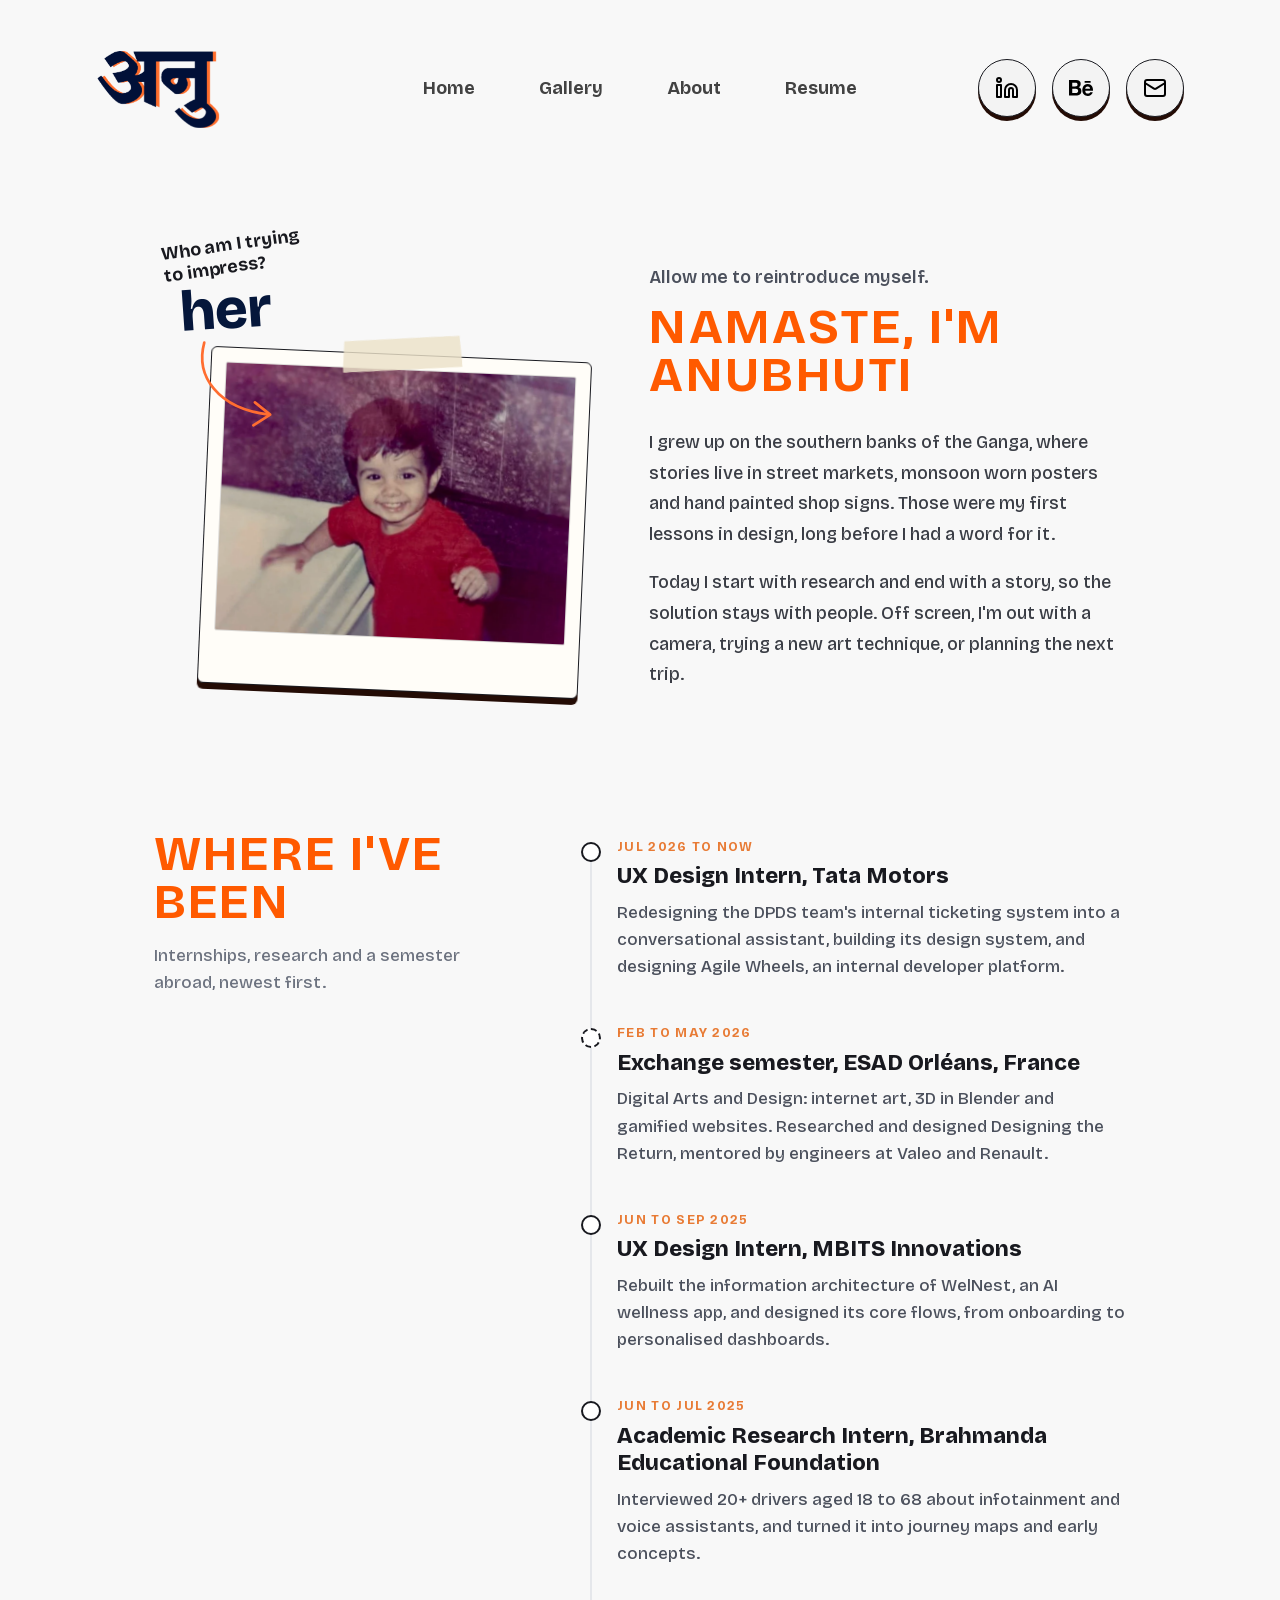
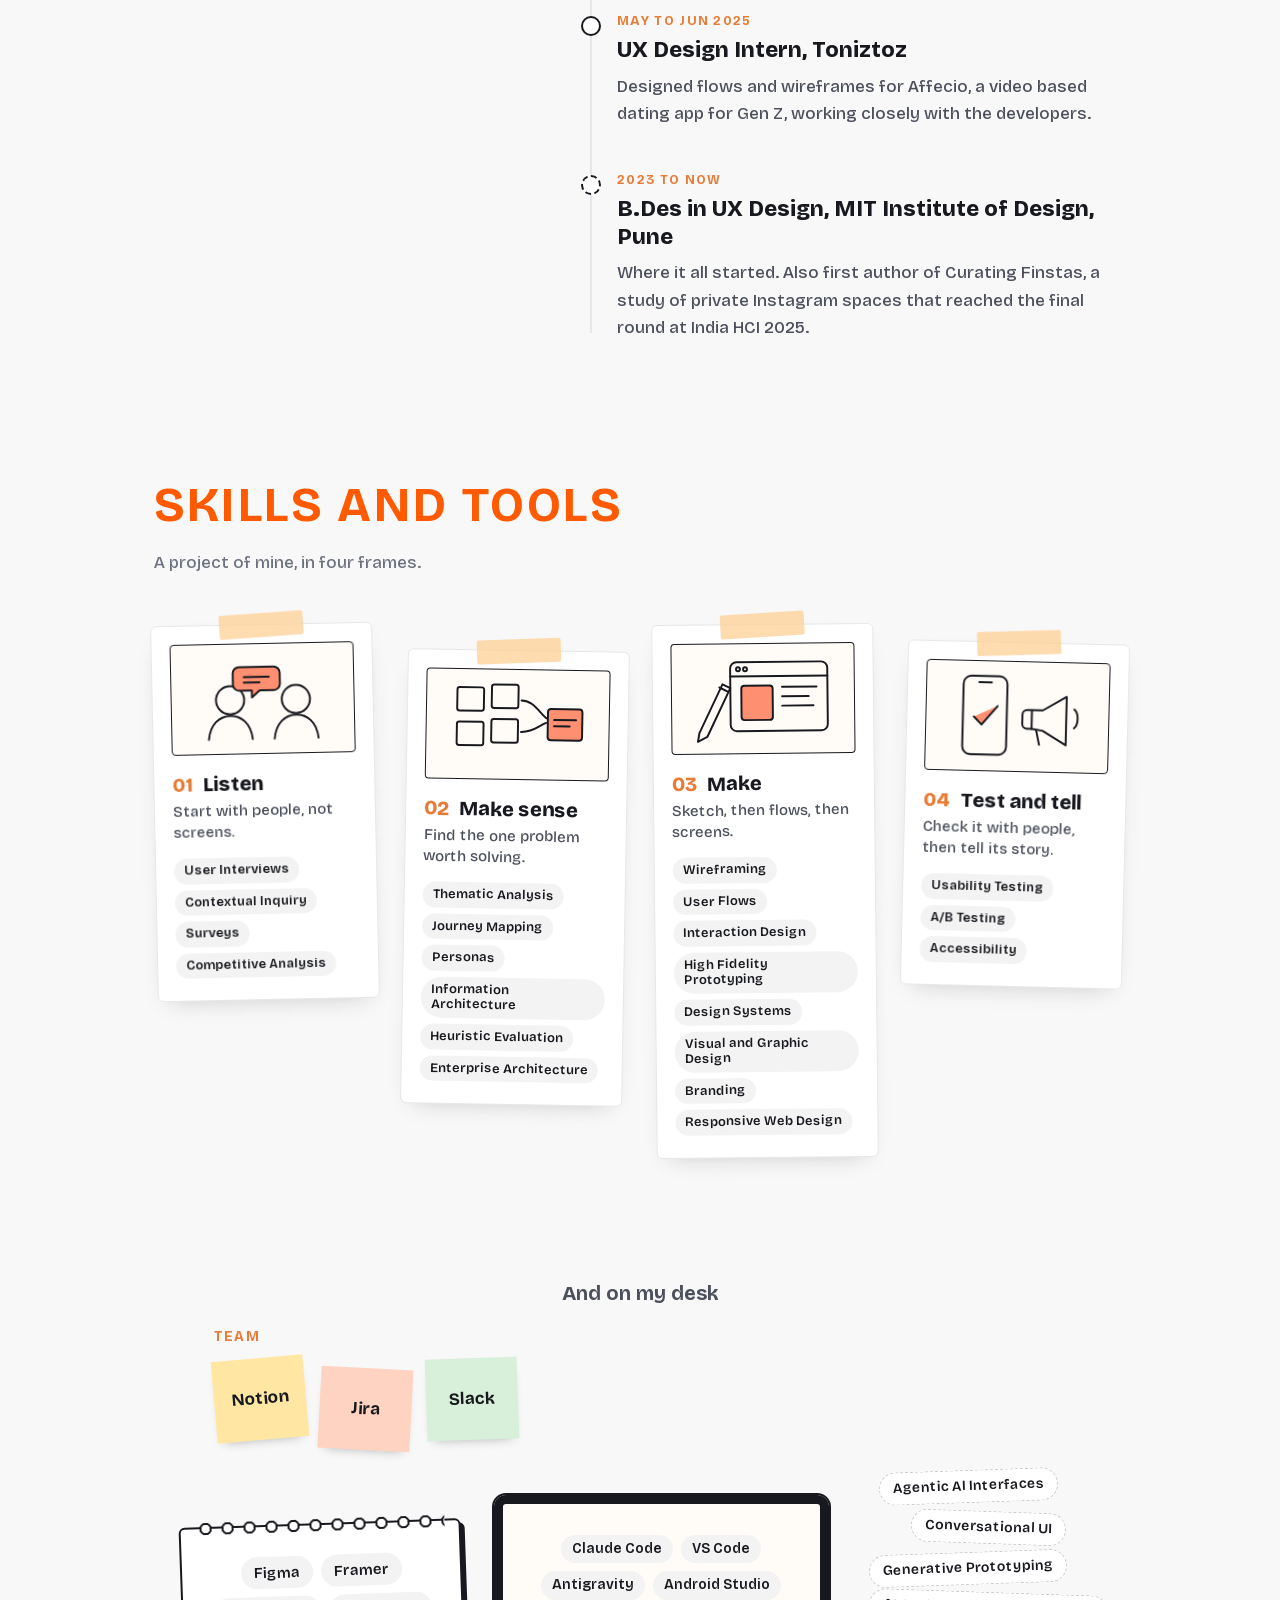
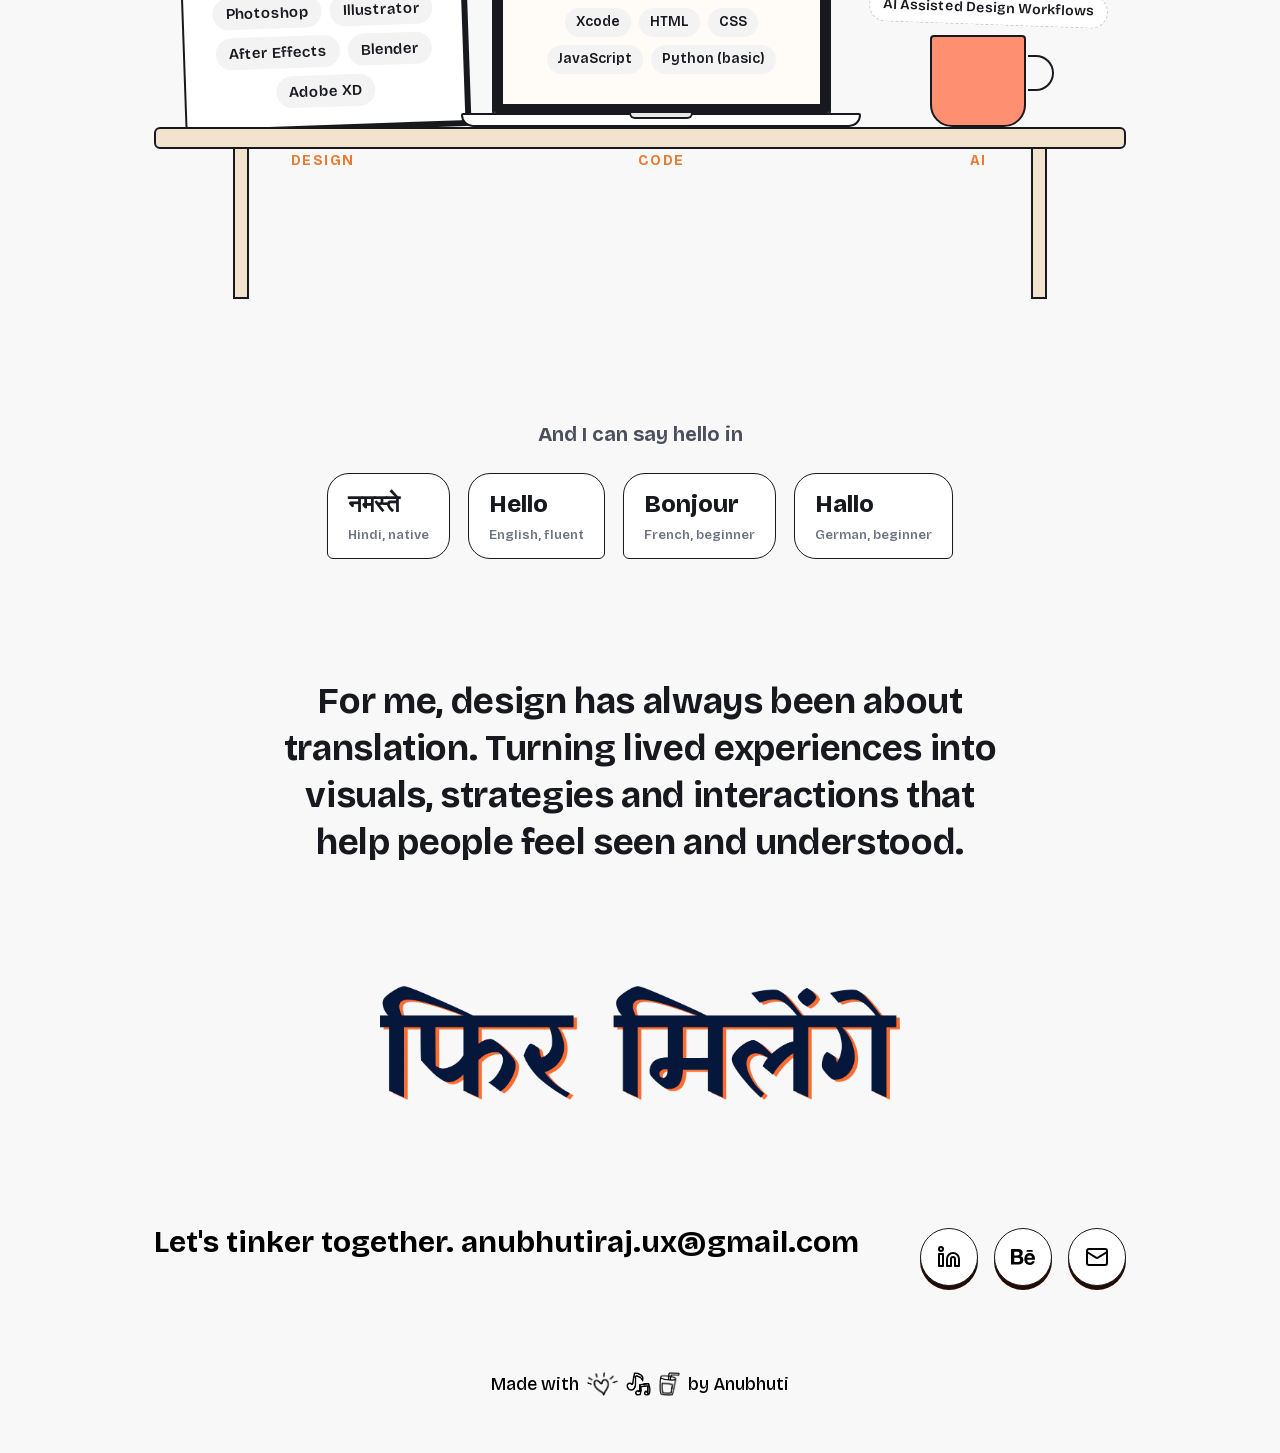
==== about/index.html @ 2e91ddee "Load the Latin font face for every character (fixes missing capital A on iPhone) Co-Authored-By: Cla" ====
<!DOCTYPE html>
<html lang="en">

<head>
  <meta charset="utf-8" />
  <meta name="viewport" content="width=device-width" />
  <title>About | Anubhuti Raj</title>
  <link rel="icon" type="image/png" sizes="32x32" href="../assets/images/favicon-32.png?v=2" />
  <link rel="icon" type="image/png" href="../assets/images/browsericon.png?v=2" />
  <link rel="shortcut icon" href="../favicon.ico?v=2" />
  <link rel="apple-touch-icon" href="../assets/images/apple-touch-icon.png?v=2" />
  <script>if (!(window.matchMedia && matchMedia("(prefers-reduced-motion: reduce)").matches)) document.documentElement.classList.add("motion");</script>

  <link rel="preload" href="../assets/fonts/f9c47219ac0af4ab.p.woff2" as="font" type="font/woff2" crossorigin />
  <link rel="stylesheet" href="../css/style.css?v=20261009a" />
  <link rel="stylesheet" href="../partials/shared.css?v=20261009a" />
  <link rel="stylesheet" href="about.css?v=20261005u" />

  <script>window.SITE_ROOT = "../";</script>
  <link rel="stylesheet" href="../partials/whimsy.css?v=20261005u" />
  <link rel="stylesheet" href="../partials/mobile-menu.css?v=20261005w" />

  <style>
  /* ---------- Skills as a storyboard ---------- */
  .sb-sub { margin: -28px 0 48px !important; }
  .sb { list-style: none; margin: 0; padding: 0; display: grid; grid-template-columns: repeat(4, 1fr); gap: 28px; align-items: start; }
  .sb-frame { position: relative; background: #fff; border: 1px solid #E5E7EB; border-radius: 6px; padding: 18px 18px 22px; box-shadow: 0 10px 24px -14px rgba(24,25,31,.25); transform: rotate(var(--r, -1.2deg)); transition: transform .45s cubic-bezier(.34,1.56,.64,1), box-shadow .3s ease; }
  .sb-frame:nth-child(2) { --r: 1deg; margin-top: 26px; }
  .sb-frame:nth-child(3) { --r: -.6deg; }
  .sb-frame:nth-child(4) { --r: 1.4deg; margin-top: 18px; }
  .sb-frame:hover { transform: rotate(0) translateY(-4px); box-shadow: 0 18px 30px -16px rgba(24,25,31,.35); z-index: 2; }
  .motion .sb-frame[data-rv] { transform: translateY(28px) rotate(var(--r, -1.2deg)); }
  .motion .sb-frame[data-rv].rv-in { transform: rotate(var(--r, -1.2deg)); }
  .motion .sb-frame[data-rv].rv-in:hover { transform: rotate(0) translateY(-4px); }
  .motion .sb-frame:nth-child(2)[data-rv] { transition-delay: .08s; } .motion .sb-frame:nth-child(3)[data-rv] { transition-delay: .16s; } .motion .sb-frame:nth-child(4)[data-rv] { transition-delay: .24s; }
  .sb-tape { position: absolute; top: -12px; left: 50%; width: 84px; height: 24px; margin-left: -42px; background: rgba(255,207,150,.75); transform: rotate(-3deg); border-radius: 2px; }
  .sb-scene { aspect-ratio: 5 / 3; border: 1.5px solid #18191F; border-radius: 4px; background: #FFFCF7; display: grid; place-items: center; overflow: hidden; }
  .sb-scene svg { width: 86%; height: auto; fill: none; stroke: #18191F; stroke-width: 2.5; stroke-linecap: round; stroke-linejoin: round; }
  .sb-scene svg .o { fill: #FF8F71; stroke: #18191F; }
  .sb-cap { margin: 14px 0 2px; font-size: 20px; font-weight: 800; color: #18191F; }
  .sb-cap b { color: #E87B35; margin-right: 6px; }
  .sb-line { margin: 0 0 14px; font-size: 15px; line-height: 1.45; font-weight: 500; color: #4B505C; }
  .sb-chips { list-style: none; margin: 0; padding: 0; display: flex; flex-wrap: wrap; gap: 6px; }
  .sb-chips li { padding: 5px 10px; font-size: 13px; font-weight: 600; line-height: 1.2; color: #18191F; background: #F3F3F3; border-radius: 999px; transition: background .2s ease, transform .3s cubic-bezier(.34,1.56,.64,1); }
  .sb-chips li:hover { background: #FF8F71; transform: translateY(-2px) rotate(-2deg); }
  .sb-tools { margin-top: 10px; padding-top: 10px; border-top: 1px dashed #DADCE0; }
  .sb-tools li { background: #FEF1E6; }
  .sb-lang { margin-top: var(--gap); text-align: center; }
  .sb-lang-title { margin: 0 0 20px; font-size: 18px; font-weight: 700; color: #4B505C; }
  .sb-lang ul { list-style: none; margin: 0; padding: 0; display: flex; justify-content: center; flex-wrap: wrap; gap: 18px; }
  .sb-lang li { position: relative; background: #fff; border: 1.5px solid #18191F; border-radius: 22px 22px 22px 6px; padding: 12px 20px; text-align: left; transition: transform .35s cubic-bezier(.34,1.56,.64,1), background .2s; }
  .sb-lang li:nth-child(even) { border-radius: 22px 22px 6px 22px; }
  .sb-lang li:hover { background: #FF8F71; transform: translateY(-4px) rotate(-2deg); }
  .sb-lang b { display: block; font-size: 24px; font-weight: 800; color: #18191F; }
  .sb-lang span { font-size: 13px; font-weight: 600; color: #6C727F; }
  .sb-lang li:hover span { color: #18191F; }
  .sb-desk-title, .sb-lang-title { margin: 0 0 24px; font-size: 20px; font-weight: 700; color: #4B505C; text-align: center; }
  /* desk scene */
  .dk { margin-top: var(--gap); }
  .dk-scene { position: relative; max-width: 1040px; margin: 0 auto; }
  .dk-wall { display: flex; justify-content: flex-start; align-items: flex-start; gap: 14px; padding: 26px 0 30px 60px; position: relative; }
  .dk-wall .dk-label { position: absolute; left: 60px; top: -6px; margin: 0; }
  .dk-note { width: 92px; height: 82px; display: grid; place-items: center; font-size: 17px; font-weight: 700; color: #18191F; box-shadow: 0 6px 12px -8px rgba(24,25,31,.4); transition: transform .35s cubic-bezier(.34,1.56,.64,1); }
  .dk-note.n1 { background: #FFE7A3; transform: rotate(-5deg); } .dk-note.n2 { background: #FFD3C2; transform: rotate(3deg) translateY(10px); } .dk-note.n3 { background: #D8EFD9; transform: rotate(-2deg); }
  .dk-note:hover { transform: rotate(0) translateY(-4px); }
  .dk-top { display: grid; grid-template-columns: 1fr 1.2fr .85fr; gap: 28px; align-items: end; padding: 0 28px; }
  .dk-item { position: relative; display: flex; flex-direction: column; align-items: center; }
  .dk-label { display: block; margin-top: 12px; font-size: 14px; font-weight: 700; letter-spacing: .1em; text-transform: uppercase; color: #E87B35; }
  .dk-item .dk-label { position: absolute; bottom: -44px; }
  .dk .sb-chips { gap: 8px; justify-content: center; }
  .dk .sb-chips li { padding: 7px 13px; font-size: 15px; }
  /* sketchbook */
  .dk-book-page { position: relative; width: 100%; background: #fff; border: 2px solid #18191F; border-radius: 6px; padding: 30px 16px 18px; transform: rotate(-2deg); box-shadow: 4px 4px 0 #18191F; }
  .dk-book-page::before { content: ""; position: absolute; left: 14px; right: 14px; top: -9px; height: 18px; background: radial-gradient(circle, #fff 4px, #18191F 4.5px, #18191F 6px, transparent 6.5px) 0 0 / 22px 18px repeat-x; }
  /* laptop */
  .dk-laptop { align-items: center; }
  .dk-screen { width: min(100%, 430px); aspect-ratio: 16 / 10.5; display: grid; place-items: center; background: #FFFCF7; border: 2px solid #18191F; border-radius: 14px 14px 4px 4px; padding: 24px 22px; box-shadow: inset 0 0 0 9px #18191F; }
  .dk-screen .sb-chips li { font-size: 14px; padding: 6px 11px; }
  .dk-screen .sb-chips { padding: 6px; }
  .dk-base { position: relative; width: min(118%, 510px); height: 14px; background: #fff; border: 2px solid #18191F; border-radius: 2px 2px 12px 12px; margin-top: -2px; }
  .dk-base::after { content: ""; position: absolute; left: 50%; top: -2px; width: 64px; height: 6px; margin-left: -32px; background: #E5E7EB; border: 2px solid #18191F; border-top: 0; border-radius: 0 0 6px 6px; }
  /* mug with AI steam */
  .dk-steam { list-style: none; margin: 0 0 10px; padding: 0; display: flex; flex-direction: column; align-items: center; gap: 8px; }
  .dk-steam li { padding: 7px 13px; font-size: 14px; font-weight: 600; line-height: 1.2; color: #18191F; background: #fff; border: 1.5px dashed #C9CBD0; border-radius: 999px; text-align: center; }
  .dk-steam li:nth-child(odd) { transform: translateX(-10px) rotate(-2deg); } .dk-steam li:nth-child(even) { transform: translateX(10px) rotate(2deg); }
  .motion .dk.rv-in .dk-steam li { animation: dk-float 3.6s ease-in-out infinite; } .motion .dk.rv-in .dk-steam li:nth-child(2) { animation-delay: -.9s; } .motion .dk.rv-in .dk-steam li:nth-child(3) { animation-delay: -1.8s; } .motion .dk.rv-in .dk-steam li:nth-child(4) { animation-delay: -2.7s; }
  @keyframes dk-float { 50% { translate: 0 -5px; } }
  .dk-cup { position: relative; width: 96px; height: 92px; background: #FF8F71; border: 2px solid #18191F; border-radius: 4px 4px 22px 22px; }
  .dk-cup::after { content: ""; position: absolute; right: -30px; top: 18px; width: 26px; height: 36px; border: 2px solid #18191F; border-left: 0; border-radius: 0 18px 18px 0; }
  /* the desk itself */
  .dk-plank { position: relative; height: 22px; margin-top: -2px; background: #F2E3CF; border: 2px solid #18191F; border-radius: 6px; }
  .dk-plank i { position: absolute; top: 20px; width: 16px; height: 150px; background: #F2E3CF; border: 2px solid #18191F; border-top: 0; }
  .dk-plank i:first-child { left: 8%; } .dk-plank i:last-child { right: 8%; }
  .dk-top { padding-bottom: 0; }
  .dk-item { margin-bottom: 0; }
  .dk-top + .dk-plank { margin-top: 0; }
  .dk { padding-bottom: 150px; }
  @media (max-width: 900px) {
    .dk-top { grid-template-columns: 1fr; gap: 64px; padding: 0; }
    .dk-wall { justify-content: center; padding: 26px 0 30px; }
    .dk-wall { padding-left: 0; } .dk-wall .dk-label { left: 50%; transform: translateX(-50%); top: -6px; }
    .dk-base { width: 100%; } .dk-screen { width: 100%; }
    .dk-plank i { display: none; } .dk { padding-bottom: 0; }
  }
  @media (max-width: 1100px) { .sb { grid-template-columns: repeat(2, 1fr); gap: 36px 28px; } .sb-frame:nth-child(n) { margin-top: 0; } }
  @media (max-width: 640px) { .sb { grid-template-columns: 1fr; } }
  /* Phones: .x-padding hides sideways overflow with overflow-x:hidden, which quietly turns it into
     its own scroll box. On iPhones the first swipes get caught by that inner box, so the page feels
     stuck until it lets go. "clip" hides the same overflow without making a scroll box. */
  @supports (overflow: clip) { .x-padding { overflow-x: clip !important; overflow-y: visible !important; } }
  @media (max-width: 1000px) { .sb-desk-grid { grid-template-columns: 1fr 1fr; } }
  @media (max-width: 560px) { .sb-desk-grid { grid-template-columns: 1fr; } }
  :root { --gap: 120px; }
  @media (max-width: 900px) { :root { --gap: 88px; } }
  .ab-quote { margin: var(--gap) auto var(--gap) !important; }
  .ab-bye { margin: 0 auto calc(var(--gap) - 80px) !important; }
  @media (max-width: 900px) { .ab-bye { margin-bottom: 0 !important; } }
  </style>
</head>

<body>
  <div id="__next">
    <main class="min-h-screen bg-[#F8F8F8] pb-10 __className_9b492f">

      <!-- ===================== NAV (shared partial) ===================== -->
      <script src="../partials/header.js?v=20261005u"></script>

      <div class="x-padding">

        <!-- ================= ABOUT ================= -->
        <section class="ab" aria-label="About me">

          <!-- Left: collage -->
          <div class="ab-collage">
            <div class="ab-callout" aria-hidden="true">
              <p class="ab-note">Who am I trying to impress?</p>
              <p class="ab-her">her</p>
              <svg class="ab-arrow" viewBox="0 0 120 120" fill="none">
                <path class="ab-arrow-line" d="M16 6 C 4 50, 34 92, 100 100" stroke="#FF6D30" stroke-width="3.5" stroke-linecap="round"/>
                <path class="ab-arrow-head" d="M82 84 L 102 100 L 80 114" stroke="#FF6D30" stroke-width="3.5" stroke-linecap="round" stroke-linejoin="round"/>
              </svg>
            </div>
            <figure class="ab-pol">
              <span class="ab-tape" aria-hidden="true"></span>
              <div class="ab-photo">
                <img src="img/me-red-tshirt.webp" alt="Me as a toddler in a red t-shirt, grinning" width="808" height="618" />
              </div>
            </figure>
          </div>

          <!-- Right: who I am -->
          <div class="ab-info">
            <p class="ab-lead">Allow me to reintroduce myself.</p>
            <h1 class="big-title ab-hi">NAMASTE, I'M ANUBHUTI</h1>

            <div class="ab-text">
              <p>I grew up on the southern banks of the Ganga, where stories live in street markets, monsoon worn posters and hand painted shop signs. Those were my first lessons in design, long before I had a word for it.</p>
              <p>Today I start with research and end with a story, so the solution stays with people. Off screen, I'm out with a camera, trying a new art technique, or planning the next trip.</p>
            </div>
          </div>
        </section>

        <!-- ================= WHERE I'VE BEEN ================= -->
        <section class="ab-sec ab-split" aria-labelledby="ab-been">
          <div class="ab-split-head">
            <h2 class="big-title ab-sec-title" id="ab-been" data-rv>WHERE I'VE BEEN</h2>
            <p class="ab-split-sub" data-rv>Internships, research and a semester abroad, newest first.</p>
          </div>
          <ol class="ab-time">
            <li data-rv>
              <span class="ab-when">Jul 2026 to now</span>
              <h3>UX Design Intern, Tata Motors</h3>
              <p>Redesigning the DPDS team's internal ticketing system into a conversational assistant, building its design system, and designing Agile Wheels, an internal developer platform.</p>
            </li>
            <li data-rv class="ab-edu">
              <span class="ab-when">Feb to May 2026</span>
              <h3>Exchange semester, ESAD Orléans, France</h3>
              <p>Digital Arts and Design: internet art, 3D in Blender and gamified websites. Researched and designed Designing the Return, mentored by engineers at Valeo and Renault.</p>
            </li>
            <li data-rv>
              <span class="ab-when">Jun to Sep 2025</span>
              <h3>UX Design Intern, MBITS Innovations</h3>
              <p>Rebuilt the information architecture of WelNest, an AI wellness app, and designed its core flows, from onboarding to personalised dashboards.</p>
            </li>
            <li data-rv>
              <span class="ab-when">Jun to Jul 2025</span>
              <h3>Academic Research Intern, Brahmanda Educational Foundation</h3>
              <p>Interviewed 20+ drivers aged 18 to 68 about infotainment and voice assistants, and turned it into journey maps and early concepts.</p>
            </li>
            <li data-rv>
              <span class="ab-when">May to Jun 2025</span>
              <h3>UX Design Intern, Toniztoz</h3>
              <p>Designed flows and wireframes for Affecio, a video based dating app for Gen Z, working closely with the developers.</p>
            </li>
            <li data-rv class="ab-edu">
              <span class="ab-when">2023 to now</span>
              <h3>B.Des in UX Design, MIT Institute of Design, Pune</h3>
              <p>Where it all started. Also first author of Curating Finstas, a study of private Instagram spaces that reached the final round at India HCI 2025.</p>
            </li>
          </ol>
        </section>

        <!-- ================= SKILLS AS A STORYBOARD ================= -->
        <section class="ab-sec" aria-labelledby="ab-tools">
          <h2 class="big-title ab-sec-title" id="ab-tools" data-rv>SKILLS AND TOOLS</h2>
          <p class="ab-split-sub sb-sub" data-rv>A project of mine, in four frames.</p>
          <ol class="sb">
            <li class="sb-frame" data-rv>
              <span class="sb-tape" aria-hidden="true"></span>
              <div class="sb-scene"><svg viewBox="0 0 200 120" aria-hidden="true"><circle cx="58" cy="62" r="18"/><path d="M30 112c2-20 14-30 28-30s26 10 28 30"/><circle cx="142" cy="62" r="18"/><path d="M114 112c2-20 14-30 28-30s26 10 28 30"/><path class="o" d="M70 20h44a8 8 0 0 1 8 8v14a8 8 0 0 1-8 8H96l-10 9v-9H70a8 8 0 0 1-8-8V28a8 8 0 0 1 8-8z"/><path d="M76 33h32M76 40h20"/></svg></div>
              <p class="sb-cap"><b>01</b> Listen</p>
              <p class="sb-line">Start with people, not screens.</p>
              <ul class="sb-chips"><li>User Interviews</li><li>Contextual Inquiry</li><li>Surveys</li><li>Competitive Analysis</li></ul>
            </li>
            <li class="sb-frame" data-rv>
              <span class="sb-tape" aria-hidden="true"></span>
              <div class="sb-scene"><svg viewBox="0 0 200 120" aria-hidden="true"><rect x="22" y="14" width="34" height="30" rx="3"/><rect x="66" y="10" width="34" height="30" rx="3"/><rect x="22" y="58" width="34" height="30" rx="3"/><rect x="66" y="54" width="34" height="30" rx="3"/><rect class="o" x="138" y="40" width="44" height="40" rx="4"/><path d="M104 30c16 0 22 14 32 22M104 70c16 0 22-8 32-12"/><path d="M146 54h28M146 62h20"/></svg></div>
              <p class="sb-cap"><b>02</b> Make sense</p>
              <p class="sb-line">Find the one problem worth solving.</p>
              <ul class="sb-chips"><li>Thematic Analysis</li><li>Journey Mapping</li><li>Personas</li><li>Information Architecture</li><li>Heuristic Evaluation</li><li>Enterprise Architecture</li></ul>
            </li>
            <li class="sb-frame" data-rv>
              <span class="sb-tape" aria-hidden="true"></span>
              <div class="sb-scene"><svg viewBox="0 0 200 120" aria-hidden="true"><rect x="58" y="14" width="124" height="88" rx="8"/><path d="M58 32h124"/><circle cx="68" cy="23" r="2.5"/><circle cx="77" cy="23" r="2.5"/><rect class="o" x="72" y="44" width="40" height="44" rx="4"/><path d="M124 46h44M124 58h34M124 70h40"/><path d="M18 104l30-62 10 5-30 62-12 6z"/><path d="M44 46l10 5"/></svg></div>
              <p class="sb-cap"><b>03</b> Make</p>
              <p class="sb-line">Sketch, then flows, then screens.</p>
              <ul class="sb-chips"><li>Wireframing</li><li>User Flows</li><li>Interaction Design</li><li>High Fidelity Prototyping</li><li>Design Systems</li><li>Visual and Graphic Design</li><li>Branding</li><li>Responsive Web Design</li></ul>
            </li>
            <li class="sb-frame" data-rv>
              <span class="sb-tape" aria-hidden="true"></span>
              <div class="sb-scene"><svg viewBox="0 0 200 120" aria-hidden="true"><rect x="30" y="10" width="56" height="100" rx="10"/><path d="M50 18h16"/><path class="o" d="M44 62l10 10 20-24"/><path d="M118 52v24l14 2 30 18V34l-30 18z"/><path d="M118 52h-6a6 6 0 0 0-6 6v12a6 6 0 0 0 6 6h6M124 78l4 18"/><path d="M172 50c6 4 6 20 0 24"/></svg></div>
              <p class="sb-cap"><b>04</b> Test and tell</p>
              <p class="sb-line">Check it with people, then tell its story.</p>
              <ul class="sb-chips"><li>Usability Testing</li><li>A/B Testing</li><li>Accessibility</li></ul>
            </li>
          </ol>

          <div class="dk" data-rv>
            <p class="sb-desk-title">And on my desk</p>
            <div class="dk-scene">
              <div class="dk-wall">
                <span class="dk-note n1">Notion</span><span class="dk-note n2">Jira</span><span class="dk-note n3">Slack</span>
                <small class="dk-label">Team</small>
              </div>
              <div class="dk-top">
                <div class="dk-item dk-book">
                  <div class="dk-book-page"><ul class="sb-chips"><li>Figma</li><li>Framer</li><li>Photoshop</li><li>Illustrator</li><li>After Effects</li><li>Blender</li><li>Adobe XD</li></ul></div>
                  <small class="dk-label">Design</small>
                </div>
                <div class="dk-item dk-laptop">
                  <div class="dk-screen"><ul class="sb-chips"><li>Claude Code</li><li>VS Code</li><li>Antigravity</li><li>Android Studio</li><li>Xcode</li><li>HTML</li><li>CSS</li><li>JavaScript</li><li>Python (basic)</li></ul></div>
                  <div class="dk-base"></div>
                  <small class="dk-label">Code</small>
                </div>
                <div class="dk-item dk-mug">
                  <ul class="dk-steam"><li>Agentic AI Interfaces</li><li>Conversational UI</li><li>Generative Prototyping</li><li>AI Assisted Design Workflows</li></ul>
                  <div class="dk-cup"></div>
                  <small class="dk-label">AI</small>
                </div>
              </div>
              <div class="dk-plank"><i></i><i></i></div>
            </div>
          </div>

          <div class="sb-lang" data-rv>
            <p class="sb-lang-title">And I can say hello in</p>
            <ul>
              <li><b lang="hi">नमस्ते</b><span>Hindi, native</span></li>
              <li><b>Hello</b><span>English, fluent</span></li>
              <li><b lang="fr">Bonjour</b><span>French, beginner</span></li>
              <li><b lang="de">Hallo</b><span>German, beginner</span></li>
            </ul>
          </div>
        </section>

        <!-- ================= QUOTE ================= -->
        <section class="ab-quote" data-rv>
          <p>For me, design has always been about translation. Turning lived experiences into visuals, strategies and interactions that help people feel seen and understood.</p>
        </section>

        <!-- ================= SIGN OFF ================= -->
        <section class="ab-bye" data-rv>
          <img class="ab-bye-img" src="img/phir-milenge.webp" alt="फिर मिलेंगे" lang="hi" width="1466" height="319" loading="lazy" />
        </section>

      </div>

      <!-- =================== FOOTER (shared partial) =================== -->
      <div class="x-padding">
        <script src="../partials/footer.js?v=20261005u"></script>
      </div>

    </main>
  </div>

  <script src="about.js?v=20261005u"></script>
  <script src="../partials/whimsy.js?v=20261005u"></script>
  <script src="../partials/mobile-menu.js?v=20261005u"></script>
  <script src="../partials/sticky-nav.js?v=20261009a"></script>
</body>
</html>
---- css/style.css ----
@font-face{font-family:__Bricolage_Grotesque_9b492f;font-style:normal;font-weight:200 800;font-stretch:100%;font-display:swap;src:url(../assets/fonts/e899c850b61a3252.woff2) format("woff2");unicode-range:U+0460-052f,U+1c80-1c88,U+20b4,U+2de0-2dff,U+a640-a69f,U+fe2e-fe2f}@font-face{font-family:__Bricolage_Grotesque_9b492f;font-style:normal;font-weight:200 800;font-stretch:100%;font-display:swap;src:url(../assets/fonts/d4392c7d3cdfca51.woff2) format("woff2");unicode-range:U+0102-0103,U+0110-0111,U+0128-0129,U+0168-0169,U+01a0-01a1,U+01af-01b0,U+0300-0301,U+0303-0304,U+0308-0309,U+0323,U+0329,U+1ea0-1ef9,U+20ab}@font-face{font-family:__Bricolage_Grotesque_9b492f;font-style:normal;font-weight:200 800;font-stretch:100%;font-display:swap;src:url(../assets/fonts/3b26296dd1ece7c6.woff2) format("woff2");unicode-range:U+0100-02af,U+0304,U+0308,U+0329,U+1e00-1e9f,U+1ef2-1eff,U+2020,U+20a0-20ab,U+20ad-20c0,U+2113,U+2c60-2c7f,U+a720-a7ff}@font-face{font-family:__Bricolage_Grotesque_9b492f;font-style:normal;font-weight:200 800;font-stretch:100%;font-display:swap;src:url(../assets/fonts/f9c47219ac0af4ab.p.woff2) format("woff2")}.__className_9b492f{font-family:__Bricolage_Grotesque_9b492f;font-style:normal}
/*
! tailwindcss v3.3.5 | MIT License | https://tailwindcss.com
*/*,:after,:before{box-sizing:border-box;border:0 solid #e5e7eb}:after,:before{--tw-content:""}html{line-height:1.5;-webkit-text-size-adjust:100%;-moz-tab-size:4;-o-tab-size:4;tab-size:4;font-family:ui-sans-serif,system-ui,-apple-system,BlinkMacSystemFont,Segoe UI,Roboto,Helvetica Neue,Arial,Noto Sans,sans-serif,Apple Color Emoji,Segoe UI Emoji,Segoe UI Symbol,Noto Color Emoji;font-feature-settings:normal;font-variation-settings:normal}body{margin:0;line-height:inherit}hr{height:0;color:inherit;border-top-width:1px}abbr:where([title]){-webkit-text-decoration:underline dotted;text-decoration:underline dotted}h1,h2,h3,h4,h5,h6{font-size:inherit;font-weight:inherit}a{color:inherit;text-decoration:inherit}b,strong{font-weight:bolder}code,kbd,pre,samp{font-family:ui-monospace,SFMono-Regular,Menlo,Monaco,Consolas,Liberation Mono,Courier New,monospace;font-size:1em}small{font-size:80%}sub,sup{font-size:75%;line-height:0;position:relative;vertical-align:baseline}sub{bottom:-.25em}sup{top:-.5em}table{text-indent:0;border-color:inherit;border-collapse:collapse}button,input,optgroup,select,textarea{font-family:inherit;font-feature-settings:inherit;font-variation-settings:inherit;font-size:100%;font-weight:inherit;line-height:inherit;color:inherit;margin:0;padding:0}button,select{text-transform:none}[type=button],[type=reset],[type=submit],button{-webkit-appearance:button;background-color:transparent;background-image:none}:-moz-focusring{outline:auto}:-moz-ui-invalid{box-shadow:none}progress{vertical-align:baseline}::-webkit-inner-spin-button,::-webkit-outer-spin-button{height:auto}[type=search]{-webkit-appearance:textfield;outline-offset:-2px}::-webkit-search-decoration{-webkit-appearance:none}::-webkit-file-upload-button{-webkit-appearance:button;font:inherit}summary{display:list-item}blockquote,dd,dl,figure,h1,h2,h3,h4,h5,h6,hr,p,pre{margin:0}fieldset{margin:0}fieldset,legend{padding:0}menu,ol,ul{list-style:none;margin:0;padding:0}dialog{padding:0}textarea{resize:vertical}input::-moz-placeholder,textarea::-moz-placeholder{opacity:1;color:#9ca3af}input::placeholder,textarea::placeholder{opacity:1;color:#9ca3af}[role=button],button{cursor:pointer}:disabled{cursor:default}audio,canvas,embed,iframe,img,object,svg,video{display:block;vertical-align:middle}img,video{max-width:100%;height:auto}[hidden]{display:none}ol li:marker{font-weight:700}*,:after,:before{--tw-border-spacing-x:0;--tw-border-spacing-y:0;--tw-translate-x:0;--tw-translate-y:0;--tw-rotate:0;--tw-skew-x:0;--tw-skew-y:0;--tw-scale-x:1;--tw-scale-y:1;--tw-pan-x: ;--tw-pan-y: ;--tw-pinch-zoom: ;--tw-scroll-snap-strictness:proximity;--tw-gradient-from-position: ;--tw-gradient-via-position: ;--tw-gradient-to-position: ;--tw-ordinal: ;--tw-slashed-zero: ;--tw-numeric-figure: ;--tw-numeric-spacing: ;--tw-numeric-fraction: ;--tw-ring-inset: ;--tw-ring-offset-width:0px;--tw-ring-offset-color:#fff;--tw-ring-color:rgba(59,130,246,.5);--tw-ring-offset-shadow:0 0 #0000;--tw-ring-shadow:0 0 #0000;--tw-shadow:0 0 #0000;--tw-shadow-colored:0 0 #0000;--tw-blur: ;--tw-brightness: ;--tw-contrast: ;--tw-grayscale: ;--tw-hue-rotate: ;--tw-invert: ;--tw-saturate: ;--tw-sepia: ;--tw-drop-shadow: ;--tw-backdrop-blur: ;--tw-backdrop-brightness: ;--tw-backdrop-contrast: ;--tw-backdrop-grayscale: ;--tw-backdrop-hue-rotate: ;--tw-backdrop-invert: ;--tw-backdrop-opacity: ;--tw-backdrop-saturate: ;--tw-backdrop-sepia: }::backdrop{--tw-border-spacing-x:0;--tw-border-spacing-y:0;--tw-translate-x:0;--tw-translate-y:0;--tw-rotate:0;--tw-skew-x:0;--tw-skew-y:0;--tw-scale-x:1;--tw-scale-y:1;--tw-pan-x: ;--tw-pan-y: ;--tw-pinch-zoom: ;--tw-scroll-snap-strictness:proximity;--tw-gradient-from-position: ;--tw-gradient-via-position: ;--tw-gradient-to-position: ;--tw-ordinal: ;--tw-slashed-zero: ;--tw-numeric-figure: ;--tw-numeric-spacing: ;--tw-numeric-fraction: ;--tw-ring-inset: ;--tw-ring-offset-width:0px;--tw-ring-offset-color:#fff;--tw-ring-color:rgba(59,130,246,.5);--tw-ring-offset-shadow:0 0 #0000;--tw-ring-shadow:0 0 #0000;--tw-shadow:0 0 #0000;--tw-shadow-colored:0 0 #0000;--tw-blur: ;--tw-brightness: ;--tw-contrast: ;--tw-grayscale: ;--tw-hue-rotate: ;--tw-invert: ;--tw-saturate: ;--tw-sepia: ;--tw-drop-shadow: ;--tw-backdrop-blur: ;--tw-backdrop-brightness: ;--tw-backdrop-contrast: ;--tw-backdrop-grayscale: ;--tw-backdrop-hue-rotate: ;--tw-backdrop-invert: ;--tw-backdrop-opacity: ;--tw-backdrop-saturate: ;--tw-backdrop-sepia: }.prose{color:var(--tw-prose-body);max-width:65ch}.prose :where(p):not(:where([class~=not-prose],[class~=not-prose] *)){margin-top:1.25em;margin-bottom:1.25em}.prose :where([class~=lead]):not(:where([class~=not-prose],[class~=not-prose] *)){color:var(--tw-prose-lead);font-size:1.25em;line-height:1.6;margin-top:1.2em;margin-bottom:1.2em}.prose :where(a):not(:where([class~=not-prose],[class~=not-prose] *)){color:var(--tw-prose-links);text-decoration:underline;font-weight:500}.prose :where(strong):not(:where([class~=not-prose],[class~=not-prose] *)){color:var(--tw-prose-bold);font-weight:600}.prose :where(a strong):not(:where([class~=not-prose],[class~=not-prose] *)){color:inherit}.prose :where(blockquote strong):not(:where([class~=not-prose],[class~=not-prose] *)){color:inherit}.prose :where(thead th strong):not(:where([class~=not-prose],[class~=not-prose] *)){color:inherit}.prose :where(ol):not(:where([class~=not-prose],[class~=not-prose] *)){list-style-type:decimal;margin-top:1.25em;margin-bottom:1.25em;padding-left:1.625em}.prose :where(ol[type=A]):not(:where([class~=not-prose],[class~=not-prose] *)){list-style-type:upper-alpha}.prose :where(ol[type=a]):not(:where([class~=not-prose],[class~=not-prose] *)){list-style-type:lower-alpha}.prose :where(ol[type=A s]):not(:where([class~=not-prose],[class~=not-prose] *)){list-style-type:upper-alpha}.prose :where(ol[type=a s]):not(:where([class~=not-prose],[class~=not-prose] *)){list-style-type:lower-alpha}.prose :where(ol[type=I]):not(:where([class~=not-prose],[class~=not-prose] *)){list-style-type:upper-roman}.prose :where(ol[type=i]):not(:where([class~=not-prose],[class~=not-prose] *)){list-style-type:lower-roman}.prose :where(ol[type=I s]):not(:where([class~=not-prose],[class~=not-prose] *)){list-style-type:upper-roman}.prose :where(ol[type=i s]):not(:where([class~=not-prose],[class~=not-prose] *)){list-style-type:lower-roman}.prose :where(ol[type="1"]):not(:where([class~=not-prose],[class~=not-prose] *)){list-style-type:decimal}.prose :where(ul):not(:where([class~=not-prose],[class~=not-prose] *)){list-style-type:disc;margin-top:1.25em;margin-bottom:1.25em;padding-left:1.625em}.prose :where(ol>li):not(:where([class~=not-prose],[class~=not-prose] *))::marker{font-weight:400;color:var(--tw-prose-counters)}.prose :where(ul>li):not(:where([class~=not-prose],[class~=not-prose] *))::marker{color:var(--tw-prose-bullets)}.prose :where(dt):not(:where([class~=not-prose],[class~=not-prose] *)){color:var(--tw-prose-headings);font-weight:600;margin-top:1.25em}.prose :where(hr):not(:where([class~=not-prose],[class~=not-prose] *)){border-color:var(--tw-prose-hr);border-top-width:1px;margin-top:3em;margin-bottom:3em}.prose :where(blockquote):not(:where([class~=not-prose],[class~=not-prose] *)){font-weight:500;font-style:italic;color:var(--tw-prose-quotes);border-left-width:.25rem;border-left-color:var(--tw-prose-quote-borders);quotes:"\201C""\201D""\2018""\2019";margin-top:1.6em;margin-bottom:1.6em;padding-left:1em}.prose :where(blockquote p:first-of-type):not(:where([class~=not-prose],[class~=not-prose] *)):before{content:open-quote}.prose :where(blockquote p:last-of-type):not(:where([class~=not-prose],[class~=not-prose] *)):after{content:close-quote}.prose :where(h1):not(:where([class~=not-prose],[class~=not-prose] *)){color:var(--tw-prose-headings);font-weight:800;font-size:2.25em;margin-top:0;margin-bottom:.8888889em;line-height:1.1111111}.prose :where(h1 strong):not(:where([class~=not-prose],[class~=not-prose] *)){font-weight:900;color:inherit}.prose :where(h2):not(:where([class~=not-prose],[class~=not-prose] *)){color:var(--tw-prose-headings);font-weight:700;font-size:1.5em;margin-top:2em;margin-bottom:1em;line-height:1.3333333}.prose :where(h2 strong):not(:where([class~=not-prose],[class~=not-prose] *)){font-weight:800;color:inherit}.prose :where(h3):not(:where([class~=not-prose],[class~=not-prose] *)){color:var(--tw-prose-headings);font-weight:600;font-size:1.25em;margin-top:1.6em;margin-bottom:.6em;line-height:1.6}.prose :where(h3 strong):not(:where([class~=not-prose],[class~=not-prose] *)){font-weight:700;color:inherit}.prose :where(h4):not(:where([class~=not-prose],[class~=not-prose] *)){color:var(--tw-prose-headings);font-weight:600;margin-top:1.5em;margin-bottom:.5em;line-height:1.5}.prose :where(h4 strong):not(:where([class~=not-prose],[class~=not-prose] *)){font-weight:700;color:inherit}.prose :where(img):not(:where([class~=not-prose],[class~=not-prose] *)){margin-top:2em;margin-bottom:2em}.prose :where(picture):not(:where([class~=not-prose],[class~=not-prose] *)){display:block;margin-top:2em;margin-bottom:2em}.prose :where(kbd):not(:where([class~=not-prose],[class~=not-prose] *)){font-weight:500;font-family:inherit;color:var(--tw-prose-kbd);box-shadow:0 0 0 1px rgb(var(--tw-prose-kbd-shadows)/10%),0 3px 0 rgb(var(--tw-prose-kbd-shadows)/10%);font-size:.875em;border-radius:.3125rem;padding:.1875em .375em}.prose :where(code):not(:where([class~=not-prose],[class~=not-prose] *)){color:var(--tw-prose-code);font-weight:600;font-size:.875em}.prose :where(code):not(:where([class~=not-prose],[class~=not-prose] *)):before{content:"`"}.prose :where(code):not(:where([class~=not-prose],[class~=not-prose] *)):after{content:"`"}.prose :where(a code):not(:where([class~=not-prose],[class~=not-prose] *)){color:inherit}.prose :where(h1 code):not(:where([class~=not-prose],[class~=not-prose] *)){color:inherit}.prose :where(h2 code):not(:where([class~=not-prose],[class~=not-prose] *)){color:inherit;font-size:.875em}.prose :where(h3 code):not(:where([class~=not-prose],[class~=not-prose] *)){color:inherit;font-size:.9em}.prose :where(h4 code):not(:where([class~=not-prose],[class~=not-prose] *)){color:inherit}.prose :where(blockquote code):not(:where([class~=not-prose],[class~=not-prose] *)){color:inherit}.prose :where(thead th code):not(:where([class~=not-prose],[class~=not-prose] *)){color:inherit}.prose :where(pre):not(:where([class~=not-prose],[class~=not-prose] *)){color:var(--tw-prose-pre-code);background-color:var(--tw-prose-pre-bg);overflow-x:auto;font-weight:400;font-size:.875em;line-height:1.7142857;margin-top:1.7142857em;margin-bottom:1.7142857em;border-radius:.375rem;padding:.8571429em 1.1428571em}.prose :where(pre code):not(:where([class~=not-prose],[class~=not-prose] *)){background-color:transparent;border-width:0;border-radius:0;padding:0;font-weight:inherit;color:inherit;font-size:inherit;font-family:inherit;line-height:inherit}.prose :where(pre code):not(:where([class~=not-prose],[class~=not-prose] *)):before{content:none}.prose :where(pre code):not(:where([class~=not-prose],[class~=not-prose] *)):after{content:none}.prose :where(table):not(:where([class~=not-prose],[class~=not-prose] *)){width:100%;table-layout:auto;text-align:left;margin-top:2em;margin-bottom:2em;font-size:.875em;line-height:1.7142857}.prose :where(thead):not(:where([class~=not-prose],[class~=not-prose] *)){border-bottom-width:1px;border-bottom-color:var(--tw-prose-th-borders)}.prose :where(thead th):not(:where([class~=not-prose],[class~=not-prose] *)){color:var(--tw-prose-headings);font-weight:600;vertical-align:bottom;padding-right:.5714286em;padding-bottom:.5714286em;padding-left:.5714286em}.prose :where(tbody tr):not(:where([class~=not-prose],[class~=not-prose] *)){border-bottom-width:1px;border-bottom-color:var(--tw-prose-td-borders)}.prose :where(tbody tr:last-child):not(:where([class~=not-prose],[class~=not-prose] *)){border-bottom-width:0}.prose :where(tbody td):not(:where([class~=not-prose],[class~=not-prose] *)){vertical-align:baseline}.prose :where(tfoot):not(:where([class~=not-prose],[class~=not-prose] *)){border-top-width:1px;border-top-color:var(--tw-prose-th-borders)}.prose :where(tfoot td):not(:where([class~=not-prose],[class~=not-prose] *)){vertical-align:top}.prose :where(figure>*):not(:where([class~=not-prose],[class~=not-prose] *)){margin-top:0;margin-bottom:0}.prose :where(figcaption):not(:where([class~=not-prose],[class~=not-prose] *)){color:var(--tw-prose-captions);font-size:.875em;line-height:1.4285714;margin-top:.8571429em}.prose{--tw-prose-body:#374151;--tw-prose-headings:#111827;--tw-prose-lead:#4b5563;--tw-prose-links:#111827;--tw-prose-bold:#111827;--tw-prose-counters:#6b7280;--tw-prose-bullets:#d1d5db;--tw-prose-hr:#e5e7eb;--tw-prose-quotes:#111827;--tw-prose-quote-borders:#e5e7eb;--tw-prose-captions:#6b7280;--tw-prose-kbd:#111827;--tw-prose-kbd-shadows:17 24 39;--tw-prose-code:#111827;--tw-prose-pre-code:#e5e7eb;--tw-prose-pre-bg:#1f2937;--tw-prose-th-borders:#d1d5db;--tw-prose-td-borders:#e5e7eb;--tw-prose-invert-body:#d1d5db;--tw-prose-invert-headings:#fff;--tw-prose-invert-lead:#9ca3af;--tw-prose-invert-links:#fff;--tw-prose-invert-bold:#fff;--tw-prose-invert-counters:#9ca3af;--tw-prose-invert-bullets:#4b5563;--tw-prose-invert-hr:#374151;--tw-prose-invert-quotes:#f3f4f6;--tw-prose-invert-quote-borders:#374151;--tw-prose-invert-captions:#9ca3af;--tw-prose-invert-kbd:#fff;--tw-prose-invert-kbd-shadows:255 255 255;--tw-prose-invert-code:#fff;--tw-prose-invert-pre-code:#d1d5db;--tw-prose-invert-pre-bg:rgba(0,0,0,.5);--tw-prose-invert-th-borders:#4b5563;--tw-prose-invert-td-borders:#374151;font-size:1rem;line-height:1.75}.prose :where(picture>img):not(:where([class~=not-prose],[class~=not-prose] *)){margin-top:0;margin-bottom:0}.prose :where(video):not(:where([class~=not-prose],[class~=not-prose] *)){margin-top:2em;margin-bottom:2em}.prose :where(li):not(:where([class~=not-prose],[class~=not-prose] *)){margin-top:.5em;margin-bottom:.5em}.prose :where(ol>li):not(:where([class~=not-prose],[class~=not-prose] *)){padding-left:.375em}.prose :where(ul>li):not(:where([class~=not-prose],[class~=not-prose] *)){padding-left:.375em}.prose :where(.prose>ul>li p):not(:where([class~=not-prose],[class~=not-prose] *)){margin-top:.75em;margin-bottom:.75em}.prose :where(.prose>ul>li>:first-child):not(:where([class~=not-prose],[class~=not-prose] *)){margin-top:1.25em}.prose :where(.prose>ul>li>:last-child):not(:where([class~=not-prose],[class~=not-prose] *)){margin-bottom:1.25em}.prose :where(.prose>ol>li>:first-child):not(:where([class~=not-prose],[class~=not-prose] *)){margin-top:1.25em}.prose :where(.prose>ol>li>:last-child):not(:where([class~=not-prose],[class~=not-prose] *)){margin-bottom:1.25em}.prose :where(ul ul,ul ol,ol ul,ol ol):not(:where([class~=not-prose],[class~=not-prose] *)){margin-top:.75em;margin-bottom:.75em}.prose :where(dl):not(:where([class~=not-prose],[class~=not-prose] *)){margin-top:1.25em;margin-bottom:1.25em}.prose :where(dd):not(:where([class~=not-prose],[class~=not-prose] *)){margin-top:.5em;padding-left:1.625em}.prose :where(hr+*):not(:where([class~=not-prose],[class~=not-prose] *)){margin-top:0}.prose :where(h2+*):not(:where([class~=not-prose],[class~=not-prose] *)){margin-top:0}.prose :where(h3+*):not(:where([class~=not-prose],[class~=not-prose] *)){margin-top:0}.prose :where(h4+*):not(:where([class~=not-prose],[class~=not-prose] *)){margin-top:0}.prose :where(thead th:first-child):not(:where([class~=not-prose],[class~=not-prose] *)){padding-left:0}.prose :where(thead th:last-child):not(:where([class~=not-prose],[class~=not-prose] *)){padding-right:0}.prose :where(tbody td,tfoot td):not(:where([class~=not-prose],[class~=not-prose] *)){padding:.5714286em}.prose :where(tbody td:first-child,tfoot td:first-child):not(:where([class~=not-prose],[class~=not-prose] *)){padding-left:0}.prose :where(tbody td:last-child,tfoot td:last-child):not(:where([class~=not-prose],[class~=not-prose] *)){padding-right:0}.prose :where(figure):not(:where([class~=not-prose],[class~=not-prose] *)){margin-top:2em;margin-bottom:2em}.prose :where(.prose>:first-child):not(:where([class~=not-prose],[class~=not-prose] *)){margin-top:0}.prose :where(.prose>:last-child):not(:where([class~=not-prose],[class~=not-prose] *)){margin-bottom:0}.prose-lg{font-size:1.125rem;line-height:1.7777778}.prose-lg :where(p):not(:where([class~=not-prose],[class~=not-prose] *)){margin-top:1.3333333em;margin-bottom:1.3333333em}.prose-lg :where([class~=lead]):not(:where([class~=not-prose],[class~=not-prose] *)){font-size:1.2222222em;line-height:1.4545455;margin-top:1.0909091em;margin-bottom:1.0909091em}.prose-lg :where(blockquote):not(:where([class~=not-prose],[class~=not-prose] *)){margin-top:1.6666667em;margin-bottom:1.6666667em;padding-left:1em}.prose-lg :where(h1):not(:where([class~=not-prose],[class~=not-prose] *)){font-size:2.6666667em;margin-top:0;margin-bottom:.8333333em;line-height:1}.prose-lg :where(h2):not(:where([class~=not-prose],[class~=not-prose] *)){font-size:1.6666667em;margin-top:1.8666667em;margin-bottom:1.0666667em;line-height:1.3333333}.prose-lg :where(h3):not(:where([class~=not-prose],[class~=not-prose] *)){font-size:1.3333333em;margin-top:1.6666667em;margin-bottom:.6666667em;line-height:1.5}.prose-lg :where(h4):not(:where([class~=not-prose],[class~=not-prose] *)){margin-top:1.7777778em;margin-bottom:.4444444em;line-height:1.5555556}.prose-lg :where(img):not(:where([class~=not-prose],[class~=not-prose] *)){margin-top:1.7777778em;margin-bottom:1.7777778em}.prose-lg :where(picture):not(:where([class~=not-prose],[class~=not-prose] *)){margin-top:1.7777778em;margin-bottom:1.7777778em}.prose-lg :where(picture>img):not(:where([class~=not-prose],[class~=not-prose] *)){margin-top:0;margin-bottom:0}.prose-lg :where(video):not(:where([class~=not-prose],[class~=not-prose] *)){margin-top:1.7777778em;margin-bottom:1.7777778em}.prose-lg :where(kbd):not(:where([class~=not-prose],[class~=not-prose] *)){font-size:.8888889em;border-radius:.3125rem;padding:.2222222em .4444444em}.prose-lg :where(code):not(:where([class~=not-prose],[class~=not-prose] *)){font-size:.8888889em}.prose-lg :where(h2 code):not(:where([class~=not-prose],[class~=not-prose] *)){font-size:.8666667em}.prose-lg :where(h3 code):not(:where([class~=not-prose],[class~=not-prose] *)){font-size:.875em}.prose-lg :where(pre):not(:where([class~=not-prose],[class~=not-prose] *)){font-size:.8888889em;line-height:1.75;margin-top:2em;margin-bottom:2em;border-radius:.375rem;padding:1em 1.5em}.prose-lg :where(ol):not(:where([class~=not-prose],[class~=not-prose] *)){margin-top:1.3333333em;margin-bottom:1.3333333em;padding-left:1.5555556em}.prose-lg :where(ul):not(:where([class~=not-prose],[class~=not-prose] *)){margin-top:1.3333333em;margin-bottom:1.3333333em;padding-left:1.5555556em}.prose-lg :where(li):not(:where([class~=not-prose],[class~=not-prose] *)){margin-top:.6666667em;margin-bottom:.6666667em}.prose-lg :where(ol>li):not(:where([class~=not-prose],[class~=not-prose] *)){padding-left:.4444444em}.prose-lg :where(ul>li):not(:where([class~=not-prose],[class~=not-prose] *)){padding-left:.4444444em}.prose-lg :where(.prose-lg>ul>li p):not(:where([class~=not-prose],[class~=not-prose] *)){margin-top:.8888889em;margin-bottom:.8888889em}.prose-lg :where(.prose-lg>ul>li>:first-child):not(:where([class~=not-prose],[class~=not-prose] *)){margin-top:1.3333333em}.prose-lg :where(.prose-lg>ul>li>:last-child):not(:where([class~=not-prose],[class~=not-prose] *)){margin-bottom:1.3333333em}.prose-lg :where(.prose-lg>ol>li>:first-child):not(:where([class~=not-prose],[class~=not-prose] *)){margin-top:1.3333333em}.prose-lg :where(.prose-lg>ol>li>:last-child):not(:where([class~=not-prose],[class~=not-prose] *)){margin-bottom:1.3333333em}.prose-lg :where(ul ul,ul ol,ol ul,ol ol):not(:where([class~=not-prose],[class~=not-prose] *)){margin-top:.8888889em;margin-bottom:.8888889em}.prose-lg :where(dl):not(:where([class~=not-prose],[class~=not-prose] *)){margin-top:1.3333333em;margin-bottom:1.3333333em}.prose-lg :where(dt):not(:where([class~=not-prose],[class~=not-prose] *)){margin-top:1.3333333em}.prose-lg :where(dd):not(:where([class~=not-prose],[class~=not-prose] *)){margin-top:.6666667em;padding-left:1.5555556em}.prose-lg :where(hr):not(:where([class~=not-prose],[class~=not-prose] *)){margin-top:3.1111111em;margin-bottom:3.1111111em}.prose-lg :where(hr+*):not(:where([class~=not-prose],[class~=not-prose] *)){margin-top:0}.prose-lg :where(h2+*):not(:where([class~=not-prose],[class~=not-prose] *)){margin-top:0}.prose-lg :where(h3+*):not(:where([class~=not-prose],[class~=not-prose] *)){margin-top:0}.prose-lg :where(h4+*):not(:where([class~=not-prose],[class~=not-prose] *)){margin-top:0}.prose-lg :where(table):not(:where([class~=not-prose],[class~=not-prose] *)){font-size:.8888889em;line-height:1.5}.prose-lg :where(thead th):not(:where([class~=not-prose],[class~=not-prose] *)){padding-right:.75em;padding-bottom:.75em;padding-left:.75em}.prose-lg :where(thead th:first-child):not(:where([class~=not-prose],[class~=not-prose] *)){padding-left:0}.prose-lg :where(thead th:last-child):not(:where([class~=not-prose],[class~=not-prose] *)){padding-right:0}.prose-lg :where(tbody td,tfoot td):not(:where([class~=not-prose],[class~=not-prose] *)){padding:.75em}.prose-lg :where(tbody td:first-child,tfoot td:first-child):not(:where([class~=not-prose],[class~=not-prose] *)){padding-left:0}.prose-lg :where(tbody td:last-child,tfoot td:last-child):not(:where([class~=not-prose],[class~=not-prose] *)){padding-right:0}.prose-lg :where(figure):not(:where([class~=not-prose],[class~=not-prose] *)){margin-top:1.7777778em;margin-bottom:1.7777778em}.prose-lg :where(figure>*):not(:where([class~=not-prose],[class~=not-prose] *)){margin-top:0;margin-bottom:0}.prose-lg :where(figcaption):not(:where([class~=not-prose],[class~=not-prose] *)){font-size:.8888889em;line-height:1.5;margin-top:1em}.prose-lg :where(.prose-lg>:first-child):not(:where([class~=not-prose],[class~=not-prose] *)){margin-top:0}.prose-lg :where(.prose-lg>:last-child):not(:where([class~=not-prose],[class~=not-prose] *)){margin-bottom:0}.prose-xl{font-size:1.25rem;line-height:1.8}.prose-xl :where(p):not(:where([class~=not-prose],[class~=not-prose] *)){margin-top:1.2em;margin-bottom:1.2em}.prose-xl :where([class~=lead]):not(:where([class~=not-prose],[class~=not-prose] *)){font-size:1.2em;line-height:1.5;margin-top:1em;margin-bottom:1em}.prose-xl :where(blockquote):not(:where([class~=not-prose],[class~=not-prose] *)){margin-top:1.6em;margin-bottom:1.6em;padding-left:1.0666667em}.prose-xl :where(h1):not(:where([class~=not-prose],[class~=not-prose] *)){font-size:2.8em;margin-top:0;margin-bottom:.8571429em;line-height:1}.prose-xl :where(h2):not(:where([class~=not-prose],[class~=not-prose] *)){font-size:1.8em;margin-top:1.5555556em;margin-bottom:.8888889em;line-height:1.1111111}.prose-xl :where(h3):not(:where([class~=not-prose],[class~=not-prose] *)){font-size:1.5em;margin-top:1.6em;margin-bottom:.6666667em;line-height:1.3333333}.prose-xl :where(h4):not(:where([class~=not-prose],[class~=not-prose] *)){margin-top:1.8em;margin-bottom:.6em;line-height:1.6}.prose-xl :where(img):not(:where([class~=not-prose],[class~=not-prose] *)){margin-top:2em;margin-bottom:2em}.prose-xl :where(picture):not(:where([class~=not-prose],[class~=not-prose] *)){margin-top:2em;margin-bottom:2em}.prose-xl :where(picture>img):not(:where([class~=not-prose],[class~=not-prose] *)){margin-top:0;margin-bottom:0}.prose-xl :where(video):not(:where([class~=not-prose],[class~=not-prose] *)){margin-top:2em;margin-bottom:2em}.prose-xl :where(kbd):not(:where([class~=not-prose],[class~=not-prose] *)){font-size:.9em;border-radius:.3125rem;padding:.25em .4em}.prose-xl :where(code):not(:where([class~=not-prose],[class~=not-prose] *)){font-size:.9em}.prose-xl :where(h2 code):not(:where([class~=not-prose],[class~=not-prose] *)){font-size:.8611111em}.prose-xl :where(h3 code):not(:where([class~=not-prose],[class~=not-prose] *)){font-size:.9em}.prose-xl :where(pre):not(:where([class~=not-prose],[class~=not-prose] *)){font-size:.9em;line-height:1.7777778;margin-top:2em;margin-bottom:2em;border-radius:.5rem;padding:1.1111111em 1.3333333em}.prose-xl :where(ol):not(:where([class~=not-prose],[class~=not-prose] *)){margin-top:1.2em;margin-bottom:1.2em;padding-left:1.6em}.prose-xl :where(ul):not(:where([class~=not-prose],[class~=not-prose] *)){margin-top:1.2em;margin-bottom:1.2em;padding-left:1.6em}.prose-xl :where(li):not(:where([class~=not-prose],[class~=not-prose] *)){margin-top:.6em;margin-bottom:.6em}.prose-xl :where(ol>li):not(:where([class~=not-prose],[class~=not-prose] *)){padding-left:.4em}.prose-xl :where(ul>li):not(:where([class~=not-prose],[class~=not-prose] *)){padding-left:.4em}.prose-xl :where(.prose-xl>ul>li p):not(:where([class~=not-prose],[class~=not-prose] *)){margin-top:.8em;margin-bottom:.8em}.prose-xl :where(.prose-xl>ul>li>:first-child):not(:where([class~=not-prose],[class~=not-prose] *)){margin-top:1.2em}.prose-xl :where(.prose-xl>ul>li>:last-child):not(:where([class~=not-prose],[class~=not-prose] *)){margin-bottom:1.2em}.prose-xl :where(.prose-xl>ol>li>:first-child):not(:where([class~=not-prose],[class~=not-prose] *)){margin-top:1.2em}.prose-xl :where(.prose-xl>ol>li>:last-child):not(:where([class~=not-prose],[class~=not-prose] *)){margin-bottom:1.2em}.prose-xl :where(ul ul,ul ol,ol ul,ol ol):not(:where([class~=not-prose],[class~=not-prose] *)){margin-top:.8em;margin-bottom:.8em}.prose-xl :where(dl):not(:where([class~=not-prose],[class~=not-prose] *)){margin-top:1.2em;margin-bottom:1.2em}.prose-xl :where(dt):not(:where([class~=not-prose],[class~=not-prose] *)){margin-top:1.2em}.prose-xl :where(dd):not(:where([class~=not-prose],[class~=not-prose] *)){margin-top:.6em;padding-left:1.6em}.prose-xl :where(hr):not(:where([class~=not-prose],[class~=not-prose] *)){margin-top:2.8em;margin-bottom:2.8em}.prose-xl :where(hr+*):not(:where([class~=not-prose],[class~=not-prose] *)){margin-top:0}.prose-xl :where(h2+*):not(:where([class~=not-prose],[class~=not-prose] *)){margin-top:0}.prose-xl :where(h3+*):not(:where([class~=not-prose],[class~=not-prose] *)){margin-top:0}.prose-xl :where(h4+*):not(:where([class~=not-prose],[class~=not-prose] *)){margin-top:0}.prose-xl :where(table):not(:where([class~=not-prose],[class~=not-prose] *)){font-size:.9em;line-height:1.5555556}.prose-xl :where(thead th):not(:where([class~=not-prose],[class~=not-prose] *)){padding-right:.6666667em;padding-bottom:.8888889em;padding-left:.6666667em}.prose-xl :where(thead th:first-child):not(:where([class~=not-prose],[class~=not-prose] *)){padding-left:0}.prose-xl :where(thead th:last-child):not(:where([class~=not-prose],[class~=not-prose] *)){padding-right:0}.prose-xl :where(tbody td,tfoot td):not(:where([class~=not-prose],[class~=not-prose] *)){padding:.8888889em .6666667em}.prose-xl :where(tbody td:first-child,tfoot td:first-child):not(:where([class~=not-prose],[class~=not-prose] *)){padding-left:0}.prose-xl :where(tbody td:last-child,tfoot td:last-child):not(:where([class~=not-prose],[class~=not-prose] *)){padding-right:0}.prose-xl :where(figure):not(:where([class~=not-prose],[class~=not-prose] *)){margin-top:2em;margin-bottom:2em}.prose-xl :where(figure>*):not(:where([class~=not-prose],[class~=not-prose] *)){margin-top:0;margin-bottom:0}.prose-xl :where(figcaption):not(:where([class~=not-prose],[class~=not-prose] *)){font-size:.9em;line-height:1.5555556;margin-top:1em}.prose-xl :where(.prose-xl>:first-child):not(:where([class~=not-prose],[class~=not-prose] *)){margin-top:0}.prose-xl :where(.prose-xl>:last-child):not(:where([class~=not-prose],[class~=not-prose] *)){margin-bottom:0}.visible{visibility:visible}.static{position:static}.absolute{position:absolute}.relative{position:relative}.sticky{position:sticky}.-bottom-4{bottom:-1rem}.-bottom-6{bottom:-1.5rem}.-left-\[12px\]{left:-12px}.bottom-0{bottom:0}.left-0{left:0}.right-0{right:0}.top-0{top:0}.top-1\/4{top:25%}.top-\[2px\]{top:2px}.z-0{z-index:0}.z-10{z-index:10}.z-20{z-index:20}.z-40{z-index:40}.z-50{z-index:50}.m-4{margin:1rem}.my-12{margin-top:3rem;margin-bottom:3rem}.my-4{margin-top:1rem;margin-bottom:1rem}.my-6{margin-top:1.5rem;margin-bottom:1.5rem}.my-8{margin-top:2rem;margin-bottom:2rem}.mb-12{margin-bottom:3rem}.mb-14{margin-bottom:3.5rem}.mb-2{margin-bottom:.5rem}.mb-4{margin-bottom:1rem}.mb-6{margin-bottom:1.5rem}.mb-8{margin-bottom:2rem}.ml-1{margin-left:.25rem}.ml-2{margin-left:.5rem}.mr-2{margin-right:.5rem}.mr-4{margin-right:1rem}.mr-8{margin-right:2rem}.mt-0{margin-top:0}.mt-1{margin-top:.25rem}.mt-12{margin-top:3rem}.mt-24{margin-top:6rem}.mt-4{margin-top:1rem}.mt-6{margin-top:1.5rem}.mt-8{margin-top:2rem}.block{display:block}.inline-block{display:inline-block}.flex{display:flex}.table{display:table}.grid{display:grid}.h-2{height:.5rem}.h-2\.5{height:.625rem}.h-2\/3{height:66.666667%}.h-20{height:5rem}.h-6{height:1.5rem}.h-\[100px\]{height:100px}.h-\[10px\]{height:10px}.h-\[120px\]{height:120px}.h-\[18px\]{height:18px}.h-\[300px\]{height:300px}.h-\[30px\]{height:30px}.h-\[360px\]{height:360px}.h-\[400px\]{height:400px}.h-\[40px\]{height:40px}.h-\[470px\]{height:470px}.h-\[500px\]{height:500px}.h-\[50px\]{height:50px}.h-\[520px\]{height:520px}.h-\[550px\]{height:550px}.h-\[560px\]{height:560px}.h-\[600px\]{height:600px}.h-\[620px\]{height:620px}.h-\[650px\]{height:650px}.h-\[80px\]{height:80px}.h-\[840px\]{height:840px}.h-\[850px\]{height:850px}.h-fit{height:-moz-fit-content;height:fit-content}.h-full{height:100%}.min-h-screen{min-height:100vh}.w-0{width:0}.w-1\/2{width:50%}.w-2{width:.5rem}.w-2\.5{width:.625rem}.w-2\/3{width:66.666667%}.w-20{width:5rem}.w-4\/5{width:80%}.w-6{width:1.5rem}.w-\[120px\]{width:120px}.w-\[250px\]{width:250px}.w-\[30px\]{width:30px}.w-\[40px\]{width:40px}.w-\[420px\]{width:420px}.w-\[500px\]{width:500px}.w-\[65ch\]{width:65ch}.w-\[80\%\]{width:80%}.w-\[840px\]{width:840px}.w-\[90\%\]{width:90%}.w-fit{width:-moz-fit-content;width:fit-content}.w-full{width:100%}.max-w-\[50\%\]{max-width:50%}.flex-1{flex:1 1 0%}.grow{flex-grow:1}.translate-x-1\/2{--tw-translate-x:50%}.scale-110,.translate-x-1\/2{transform:translate(var(--tw-translate-x),var(--tw-translate-y)) rotate(var(--tw-rotate)) skewX(var(--tw-skew-x)) skewY(var(--tw-skew-y)) scaleX(var(--tw-scale-x)) scaleY(var(--tw-scale-y))}.scale-110{--tw-scale-x:1.1;--tw-scale-y:1.1}.scale-125{--tw-scale-x:1.25;--tw-scale-y:1.25;transform:translate(var(--tw-translate-x),var(--tw-translate-y)) rotate(var(--tw-rotate)) skewX(var(--tw-skew-x)) skewY(var(--tw-skew-y)) scaleX(var(--tw-scale-x)) scaleY(var(--tw-scale-y))}.cursor-not-allowed{cursor:not-allowed}.cursor-pointer{cursor:pointer}.touch-none{touch-action:none}.select-none{-webkit-user-select:none;-moz-user-select:none;user-select:none}.list-disc{list-style-type:disc}.grid-cols-2{grid-template-columns:repeat(2,minmax(0,1fr))}.flex-col{flex-direction:column}.flex-wrap{flex-wrap:wrap}.items-center{align-items:center}.justify-start{justify-content:flex-start}.justify-end{justify-content:flex-end}.justify-center{justify-content:center}.justify-between{justify-content:space-between}.gap-2{gap:.5rem}.gap-4{gap:1rem}.gap-8{gap:2rem}.gap-x-8{-moz-column-gap:2rem;column-gap:2rem}.gap-y-16{row-gap:4rem}.space-x-14>:not([hidden])~:not([hidden]){--tw-space-x-reverse:0;margin-right:calc(3.5rem * var(--tw-space-x-reverse));margin-left:calc(3.5rem * calc(1 - var(--tw-space-x-reverse)))}.space-x-2>:not([hidden])~:not([hidden]){--tw-space-x-reverse:0;margin-right:calc(.5rem * var(--tw-space-x-reverse));margin-left:calc(.5rem * calc(1 - var(--tw-space-x-reverse)))}.space-x-4>:not([hidden])~:not([hidden]){--tw-space-x-reverse:0;margin-right:calc(1rem * var(--tw-space-x-reverse));margin-left:calc(1rem * calc(1 - var(--tw-space-x-reverse)))}.space-x-6>:not([hidden])~:not([hidden]){--tw-space-x-reverse:0;margin-right:calc(1.5rem * var(--tw-space-x-reverse));margin-left:calc(1.5rem * calc(1 - var(--tw-space-x-reverse)))}.space-x-8>:not([hidden])~:not([hidden]){--tw-space-x-reverse:0;margin-right:calc(2rem * var(--tw-space-x-reverse));margin-left:calc(2rem * calc(1 - var(--tw-space-x-reverse)))}.space-y-2>:not([hidden])~:not([hidden]){--tw-space-y-reverse:0;margin-top:calc(.5rem * calc(1 - var(--tw-space-y-reverse)));margin-bottom:calc(.5rem * var(--tw-space-y-reverse))}.space-y-4>:not([hidden])~:not([hidden]){--tw-space-y-reverse:0;margin-top:calc(1rem * calc(1 - var(--tw-space-y-reverse)));margin-bottom:calc(1rem * var(--tw-space-y-reverse))}.space-y-8>:not([hidden])~:not([hidden]){--tw-space-y-reverse:0;margin-top:calc(2rem * calc(1 - var(--tw-space-y-reverse)));margin-bottom:calc(2rem * var(--tw-space-y-reverse))}.overflow-hidden{overflow:hidden}.overflow-visible{overflow:visible}.overflow-x-hidden{overflow-x:hidden}.overflow-y-scroll{overflow-y:scroll}.whitespace-nowrap{white-space:nowrap}.rounded-3xl{border-radius:1.5rem}.rounded-\[inherit\]{border-radius:inherit}.rounded-full{border-radius:9999px}.rounded-lg{border-radius:.5rem}.rounded-md{border-radius:.375rem}.rounded-l-lg{border-top-left-radius:.5rem;border-bottom-left-radius:.5rem}.rounded-r-lg{border-top-right-radius:.5rem;border-bottom-right-radius:.5rem}.border{border-width:1px}.border-2{border-width:2px}.border-\[3px\]{border-width:3px}.border-b-4{border-bottom-width:4px}.border-l{border-left-width:1px}.border-l-0{border-left-width:0}.border-l-4{border-left-width:4px}.border-t{border-top-width:1px}.border-t-2{border-top-width:2px}.border-none{border-style:none}.border-\[\#18191F\]{--tw-border-opacity:1;border-color:rgb(24 25 31/var(--tw-border-opacity))}.border-black{--tw-border-opacity:1;border-color:rgb(0 0 0/var(--tw-border-opacity))}.border-gray-200{--tw-border-opacity:1;border-color:rgb(229 231 235/var(--tw-border-opacity))}.border-mandarina{--tw-border-opacity:1;border-color:rgb(255 90 0/var(--tw-border-opacity))}.border-l-mandarina{--tw-border-opacity:1;border-left-color:rgb(255 90 0/var(--tw-border-opacity))}.border-l-transparent{border-left-color:transparent}.border-t-transparent{border-top-color:transparent}.bg-\[\#D0DCD9\]{--tw-bg-opacity:1;background-color:rgb(208 220 217/var(--tw-bg-opacity))}.bg-\[\#E2E2E2\]{--tw-bg-opacity:1;background-color:rgb(226 226 226/var(--tw-bg-opacity))}.bg-\[\#F3F3F3\]{--tw-bg-opacity:1;background-color:rgb(243 243 243/var(--tw-bg-opacity))}.bg-\[\#F6D1CB\]{--tw-bg-opacity:1;background-color:rgb(246 209 203/var(--tw-bg-opacity))}.bg-\[\#F7B2B0\]{--tw-bg-opacity:1;background-color:rgb(247 178 176/var(--tw-bg-opacity))}.bg-\[\#F7EDE2\]{--tw-bg-opacity:1;background-color:rgb(247 237 226/var(--tw-bg-opacity))}.bg-\[\#F8F8F8\]{--tw-bg-opacity:1;background-color:rgb(248 248 248/var(--tw-bg-opacity))}.bg-\[\#FAFAFA\]{--tw-bg-opacity:1;background-color:rgb(250 250 250/var(--tw-bg-opacity))}.bg-\[\#FF8F71\]{--tw-bg-opacity:1;background-color:rgb(255 143 113/var(--tw-bg-opacity))}.bg-\[\#FFEFEB\]{--tw-bg-opacity:1;background-color:rgb(255 239 235/var(--tw-bg-opacity))}.bg-\[\#ddf8ff\]{--tw-bg-opacity:1;background-color:rgb(221 248 255/var(--tw-bg-opacity))}.bg-black{--tw-bg-opacity:1;background-color:rgb(0 0 0/var(--tw-bg-opacity))}.bg-gray-50{--tw-bg-opacity:1;background-color:rgb(249 250 251/var(--tw-bg-opacity))}.bg-mandarina{--tw-bg-opacity:1;background-color:rgb(255 90 0/var(--tw-bg-opacity))}.bg-white{--tw-bg-opacity:1;background-color:rgb(255 255 255/var(--tw-bg-opacity))}.bg-\[url\(\'\/dailyui-card-bg\.png\'\)\]{background-image:url(../assets/images/dailyui-card-bg.png)}.bg-\[url\(\'\/endo-card-bg\.png\'\)\]{background-image:url(../assets/images/endo-card-bg.webp)}.bg-\[url\(\'\/itscamper-card-bg\.png\'\)\]{background-image:url(../assets/images/itscamper-card-bg.webp)}.bg-\[url\(\'\/uxchallenges-card-bg\.png\'\)\]{background-image:url(../assets/images/uxchallenges-card-bg.png)}.bg-\[url\(\'\/webinar-card-bg\.png\'\)\]{background-image:url(../assets/images/webinar-card-bg.webp)}.bg-\[url\(\'\/wordiest-card-bg\.png\'\)\]{background-image:url(../assets/images/wordiest-card-bg.webp)}.bg-center{background-position:50%}.bg-no-repeat{background-repeat:no-repeat}.fill-\[\#FB9172\]{fill:#fb9172}.stroke-mandarina{stroke:#ff5a00}.stroke-1{stroke-width:1}.object-contain{-o-object-fit:contain;object-fit:contain}.object-cover{-o-object-fit:cover;object-fit:cover}.\!p-4{padding:1rem!important}.p-16{padding:4rem}.p-2{padding:.5rem}.p-4{padding:1rem}.p-\[1px\]{padding:1px}.px-12{padding-left:3rem;padding-right:3rem}.px-2{padding-left:.5rem;padding-right:.5rem}.px-3{padding-left:.75rem;padding-right:.75rem}.px-32{padding-left:8rem;padding-right:8rem}.px-4{padding-left:1rem;padding-right:1rem}.px-6{padding-left:1.5rem;padding-right:1.5rem}.px-8{padding-left:2rem;padding-right:2rem}.py-1{padding-top:.25rem;padding-bottom:.25rem}.py-1\.5{padding-top:.375rem;padding-bottom:.375rem}.py-10{padding-top:2.5rem;padding-bottom:2.5rem}.py-12{padding-top:3rem;padding-bottom:3rem}.py-2{padding-top:.5rem;padding-bottom:.5rem}.py-4{padding-top:1rem;padding-bottom:1rem}.py-8{padding-top:2rem;padding-bottom:2rem}.pb-0{padding-bottom:0}.pb-10{padding-bottom:2.5rem}.pb-4{padding-bottom:1rem}.pb-6{padding-bottom:1.5rem}.pl-8{padding-left:2rem}.pr-8{padding-right:2rem}.text-left{text-align:left}.text-center{text-align:center}.text-2xl{font-size:1.5rem;line-height:2rem}.text-3xl{font-size:1.875rem;line-height:2.25rem}.text-4xl{font-size:2.25rem;line-height:2.5rem}.text-5xl{font-size:3rem;line-height:1}.text-6xl{font-size:3.75rem;line-height:1}.text-lg{font-size:1.125rem;line-height:1.75rem}.text-sm{font-size:.875rem;line-height:1.25rem}.text-xl{font-size:1.25rem;line-height:1.75rem}.font-bold{font-weight:700}.font-light{font-weight:300}.font-medium{font-weight:500}.font-normal{font-weight:400}.font-semibold{font-weight:600}.italic{font-style:italic}.tracking-wide{letter-spacing:.025em}.text-black{--tw-text-opacity:1;color:rgb(0 0 0/var(--tw-text-opacity))}.text-darkgray{--tw-text-opacity:1;color:rgb(66 66 66/var(--tw-text-opacity))}.text-gray-400{--tw-text-opacity:1;color:rgb(156 163 175/var(--tw-text-opacity))}.text-gray-500{--tw-text-opacity:1;color:rgb(107 114 128/var(--tw-text-opacity))}.text-gray-700{--tw-text-opacity:1;color:rgb(55 65 81/var(--tw-text-opacity))}.text-mandarina{--tw-text-opacity:1;color:rgb(255 90 0/var(--tw-text-opacity))}.text-white{--tw-text-opacity:1;color:rgb(255 255 255/var(--tw-text-opacity))}.underline{text-decoration-line:underline}.opacity-0{opacity:0}.opacity-100{opacity:1}.shadow-bottom-black{--tw-shadow:0px 4px 0px 0px #240c05;--tw-shadow-colored:0px 4px 0px 0px var(--tw-shadow-color)}.shadow-bottom-black,.shadow-md{box-shadow:var(--tw-ring-offset-shadow,0 0 #0000),var(--tw-ring-shadow,0 0 #0000),var(--tw-shadow)}.shadow-md{--tw-shadow:0 4px 6px -1px rgba(0,0,0,.1),0 2px 4px -2px rgba(0,0,0,.1);--tw-shadow-colored:0 4px 6px -1px var(--tw-shadow-color),0 2px 4px -2px var(--tw-shadow-color)}.shadow-none{--tw-shadow:0 0 #0000;--tw-shadow-colored:0 0 #0000;box-shadow:var(--tw-ring-offset-shadow,0 0 #0000),var(--tw-ring-shadow,0 0 #0000),var(--tw-shadow)}.filter{filter:var(--tw-blur) var(--tw-brightness) var(--tw-contrast) var(--tw-grayscale) var(--tw-hue-rotate) var(--tw-invert) var(--tw-saturate) var(--tw-sepia) var(--tw-drop-shadow)}.transition-all{transition-property:all;transition-timing-function:cubic-bezier(.4,0,.2,1);transition-duration:.15s}.transition-colors{transition-property:color,background-color,border-color,text-decoration-color,fill,stroke;transition-timing-function:cubic-bezier(.4,0,.2,1);transition-duration:.15s}.transition-transform{transition-property:transform;transition-timing-function:cubic-bezier(.4,0,.2,1);transition-duration:.15s}.duration-300{transition-duration:.3s}.ease-in-out{transition-timing-function:cubic-bezier(.4,0,.2,1)}.ease-linear{transition-timing-function:linear}.x-padding{overflow-x:hidden;padding-left:15%;padding-right:15%}@media not all and (min-width:1536px){.x-padding{padding-left:12%;padding-right:12%}}@media not all and (min-width:1280px){.x-padding{padding-left:7%;padding-right:7%}}@media (max-width:1100px){.x-padding{padding-left:5%;padding-right:5%}}@media not all and (min-width:1024px){.x-padding{padding-left:5%;padding-right:5%}}@media not all and (min-width:768px){.x-padding{padding-left:1.25rem;padding-right:1.25rem}}@media not all and (min-width:640px){.x-padding{padding-left:.5rem;padding-right:.5rem}}.work-card{z-index:10;border-radius:1rem;border-width:2px;--tw-border-opacity:1;border-color:rgb(55 65 81/var(--tw-border-opacity));--tw-bg-opacity:1;background-color:rgb(255 255 255/var(--tw-bg-opacity));padding:2rem;--tw-shadow:0px 2px 0px 0px #18191f;--tw-shadow-colored:0px 2px 0px 0px var(--tw-shadow-color);box-shadow:var(--tw-ring-offset-shadow,0 0 #0000),var(--tw-ring-shadow,0 0 #0000),var(--tw-shadow)}@media not all and (min-width:640px){.work-card{padding:1rem}}.mandarina-label{white-space:nowrap;border-radius:9999px;border-width:2px;--tw-border-opacity:1;border-color:rgb(255 90 0/var(--tw-border-opacity));padding:.5rem 1rem;text-align:center;font-size:.875rem;line-height:1.25rem}@media not all and (min-width:768px){.mandarina-label{padding:.25rem .5rem}}@media not all and (min-width:640px){.mandarina-label{width:100%}}.mandarina-label{background-color:#fff3f0;font-weight:600}.big-title{white-space:nowrap;font-size:3rem;line-height:1;font-weight:700;letter-spacing:.05em;--tw-text-opacity:1;color:rgb(255 90 0/var(--tw-text-opacity))}@media not all and (min-width:640px){.big-title{font-size:2.25rem;line-height:2.5rem}}.my-quote{margin-top:1rem;margin-bottom:1rem;border-inline-start-width:8px;--tw-border-opacity:1;border-color:rgb(249 115 22/var(--tw-border-opacity));--tw-bg-opacity:1;background-color:rgb(255 247 237/var(--tw-bg-opacity));padding:1.5rem;font-size:1.25rem;line-height:1.75rem;font-weight:700;font-style:italic;--tw-text-opacity:1;color:rgb(107 114 128/var(--tw-text-opacity))}.skillbox{display:flex;width:120px;flex-direction:column;align-items:center;border-radius:.75rem;border-width:1px;--tw-border-opacity:1;border-color:rgb(230 230 230/var(--tw-border-opacity));--tw-bg-opacity:1;background-color:rgb(255 255 255/var(--tw-bg-opacity));padding:.5rem 2rem}@media (max-width:540px){.skillbox{width:100%}}.skillbox{transition:transform .3s,box-shadow .3s}.skillbox:hover{box-shadow:0 8px 20px hsla(0,3%,78%,.699);transform:scale(1.05);-webkit-text-fill-color:#ef5c33}:root{--foreground-rgb:0,0,0;--background-start-rgb:214,219,220;--background-end-rgb:255,255,255}body{color:rgb(var(--foreground-rgb));background:linear-gradient(to bottom,transparent,rgb(var(--background-end-rgb))) rgb(var(--background-start-rgb))}.hover\:bg-\[\#00ADEF\]:hover{--tw-bg-opacity:1;background-color:rgb(0 173 239/var(--tw-bg-opacity))}.hover\:bg-\[\#E2E2E2\]:hover{--tw-bg-opacity:1;background-color:rgb(226 226 226/var(--tw-bg-opacity))}.hover\:bg-\[\#F3F3F3\]:hover{--tw-bg-opacity:1;background-color:rgb(243 243 243/var(--tw-bg-opacity))}.hover\:bg-mandarina:hover{--tw-bg-opacity:1;background-color:rgb(255 90 0/var(--tw-bg-opacity))}.hover\:bg-white:hover{--tw-bg-opacity:1;background-color:rgb(255 255 255/var(--tw-bg-opacity))}.hover\:text-white:hover{--tw-text-opacity:1;color:rgb(255 255 255/var(--tw-text-opacity))}@media not all and (min-width:1536px){.max-2xl\:h-\[15px\]{height:15px}.max-2xl\:h-\[300px\]{height:300px}.max-2xl\:h-\[450px\]{height:450px}.max-2xl\:h-\[520px\]{height:520px}.max-2xl\:h-\[600px\]{height:600px}.max-2xl\:px-24{padding-left:6rem;padding-right:6rem}}@media not all and (min-width:1280px){.max-xl\:h-\[400px\]{height:400px}.max-xl\:px-16{padding-left:4rem;padding-right:4rem}}@media (max-width:1080px){.max-\[1080px\]\:grid{display:grid}.max-\[1080px\]\:grid-cols-2{grid-template-columns:repeat(2,minmax(0,1fr))}.max-\[1080px\]\:gap-4{gap:1rem}.max-\[1080px\]\:space-x-0>:not([hidden])~:not([hidden]){--tw-space-x-reverse:0;margin-right:calc(0px * var(--tw-space-x-reverse));margin-left:calc(0px * calc(1 - var(--tw-space-x-reverse)))}}@media not all and (min-width:1024px){.max-lg\:mb-4{margin-bottom:1rem}.max-lg\:mb-8{margin-bottom:2rem}.max-lg\:mt-12{margin-top:3rem}.max-lg\:h-\[200px\]{height:200px}.max-lg\:h-\[320px\]{height:320px}.max-lg\:h-\[350px\]{height:350px}.max-lg\:h-\[360px\]{height:360px}.max-lg\:h-\[434px\]{height:434px}.max-lg\:h-\[500px\]{height:500px}.max-lg\:h-\[60px\]{height:60px}.max-lg\:w-\[300px\]{width:300px}.max-lg\:w-\[480px\]{width:480px}.max-lg\:w-\[500px\]{width:500px}.max-lg\:w-full{width:100%}.max-lg\:max-w-full{max-width:100%}.max-lg\:grid-cols-1{grid-template-columns:repeat(1,minmax(0,1fr))}.max-lg\:flex-col{flex-direction:column}.max-lg\:flex-col-reverse{flex-direction:column-reverse}.max-lg\:space-x-0>:not([hidden])~:not([hidden]){--tw-space-x-reverse:0;margin-right:calc(0px * var(--tw-space-x-reverse));margin-left:calc(0px * calc(1 - var(--tw-space-x-reverse)))}.max-lg\:object-bottom{-o-object-position:bottom;object-position:bottom}.max-lg\:p-8{padding:2rem}.max-lg\:px-8{padding-left:2rem;padding-right:2rem}}@media not all and (min-width:768px){.max-md\:h-\[240px\]{height:240px}.max-md\:h-\[280px\]{height:280px}.max-md\:h-\[330px\]{height:330px}.max-md\:h-\[350px\]{height:350px}.max-md\:h-\[400px\]{height:400px}.max-md\:h-\[40px\]{height:40px}.max-md\:h-\[590px\]{height:590px}.max-md\:h-\[600px\]{height:600px}.max-md\:w-\[200px\]{width:200px}.max-md\:w-\[400px\]{width:400px}.max-md\:w-full{width:100%}.max-md\:grid-cols-1{grid-template-columns:repeat(1,minmax(0,1fr))}.max-md\:flex-col{flex-direction:column}.max-md\:object-fill{-o-object-fit:fill;object-fit:fill}.max-md\:px-4{padding-left:1rem;padding-right:1rem}}@media not all and (min-width:640px){.max-sm\:my-0{margin-top:0;margin-bottom:0}.max-sm\:my-6{margin-top:1.5rem;margin-bottom:1.5rem}.max-sm\:mb-4{margin-bottom:1rem}.max-sm\:mb-6{margin-bottom:1.5rem}.max-sm\:mt-12{margin-top:3rem}.max-sm\:mt-6{margin-top:1.5rem}.max-sm\:grid{display:grid}.max-sm\:hidden{display:none}.max-sm\:h-\[100px\]{height:100px}.max-sm\:h-\[13px\]{height:13px}.max-sm\:h-\[150px\]{height:150px}.max-sm\:h-\[200px\]{height:200px}.max-sm\:h-\[250px\]{height:250px}.max-sm\:h-\[270px\]{height:270px}.max-sm\:h-\[300px\]{height:300px}.max-sm\:h-\[400px\]{height:400px}.max-sm\:h-\[40px\]{height:40px}.max-sm\:h-\[520px\]{height:520px}.max-sm\:w-\[300px\]{width:300px}.max-sm\:w-\[60px\]{width:60px}.max-sm\:w-full{width:100%}.max-sm\:grid-cols-2{grid-template-columns:repeat(2,minmax(0,1fr))}.max-sm\:flex-col{flex-direction:column}.max-sm\:flex-col-reverse{flex-direction:column-reverse}.max-sm\:justify-start{justify-content:flex-start}.max-sm\:gap-2{gap:.5rem}.max-sm\:space-x-0>:not([hidden])~:not([hidden]){--tw-space-x-reverse:0;margin-right:calc(0px * var(--tw-space-x-reverse));margin-left:calc(0px * calc(1 - var(--tw-space-x-reverse)))}.max-sm\:space-y-10>:not([hidden])~:not([hidden]){--tw-space-y-reverse:0;margin-top:calc(2.5rem * calc(1 - var(--tw-space-y-reverse)));margin-bottom:calc(2.5rem * var(--tw-space-y-reverse))}.max-sm\:space-y-4>:not([hidden])~:not([hidden]){--tw-space-y-reverse:0;margin-top:calc(1rem * calc(1 - var(--tw-space-y-reverse)));margin-bottom:calc(1rem * var(--tw-space-y-reverse))}.max-sm\:rounded-none{border-radius:0}.max-sm\:rounded-b-lg{border-bottom-right-radius:.5rem;border-bottom-left-radius:.5rem}.max-sm\:rounded-t-lg{border-top-left-radius:.5rem;border-top-right-radius:.5rem}.max-sm\:border-l-2{border-left-width:2px}.max-sm\:border-t-0{border-top-width:0}.max-sm\:\!px-4{padding-left:1rem!important;padding-right:1rem!important}.max-sm\:\!py-2{padding-top:.5rem!important;padding-bottom:.5rem!important}.max-sm\:pb-0{padding-bottom:0}.max-sm\:pt-6{padding-top:1.5rem}.max-sm\:text-4xl{font-size:2.25rem;line-height:2.5rem}.max-sm\:text-sm{font-size:.875rem;line-height:1.25rem}}@media (max-width:540px){.max-\[540px\]\:grid{display:grid}.max-\[540px\]\:grid-cols-2{grid-template-columns:repeat(2,minmax(0,1fr))}.max-\[540px\]\:gap-2{gap:.5rem}}@media (max-width:500px){.max-\[500px\]\:object-cover{-o-object-fit:cover;object-fit:cover}.max-\[500px\]\:object-left{-o-object-position:left;object-position:left}.max-\[500px\]\:object-right{-o-object-position:right;object-position:right}}@media (max-width:470px){.max-\[470px\]\:mb-4{margin-bottom:1rem}.max-\[470px\]\:h-\[200px\]{height:200px}.max-\[470px\]\:h-\[390px\]{height:390px}.max-\[470px\]\:h-\[450px\]{height:450px}}@media (min-width:1400px){.min-\[1400px\]\:px-16{padding-left:4rem;padding-right:4rem}}.\[\&_li\]\:marker\:font-bold * li::marker{font-weight:700}.\[\&_li\]\:marker\:font-bold li::marker{font-weight:700}
---- partials/shared.css ----
/* ============================================================
   Shared header/footer styles.
   Copied verbatim from the <style> block in indexnew.html —
   only the rules that the nav/footer partials actually need
   (left out: hero-photo hover swap and work-status button,
   which are homepage-only).
   Link this file on every page that uses partials/header.js
   and partials/footer.js.
============================================================ */

/* Footer: written as real CSS because the site's compiled Tailwind
   stylesheet doesn't include utility classes beyond what the original
   build used, so new utility classes here have no effect. */
.site-footer {
  padding-top: 80px;
  padding-bottom: 15px;
}
.site-footer .tinker-heading {
  font-size: 1.875rem; /* ~text-3xl */
}
@media (max-width: 768px) {
  .site-footer { padding-top: 140px; }
  .site-footer .tinker-heading { font-size: 1.5rem; }
}
@media (max-width: 640px) {
  .site-footer { padding-top: 90px; }
  .site-footer .tinker-heading { font-size: 1.25rem; }
}
.footer-top-row {
  display: flex;
  align-items: flex-start;
  justify-content: space-between;
}
.footer-social-buttons {
  display: flex;
  align-items: center;
  margin-top: 8px;
}
@media (max-width: 640px) {
  .footer-top-row {
    flex-direction: column;
    align-items: stretch;
  }
  .footer-top-row > div:first-child { margin-bottom: 32px; }
  .footer-social-buttons { margin-top: 0; justify-content: flex-end; }
}
.made-with {
  display: flex;
  align-items: center;
  justify-content: center;
  flex-wrap: wrap;
  gap: 8px;
  font-size: 1.125rem;
  font-weight: 500;
  margin-top: 85px;
}
.made-with img {
  height: 24px;
  width: auto;
  display: inline-block;
}
@media (max-width: 640px) {
  .made-with { margin-top: 56px; font-size: 1rem; }
}

/* Hover grow: nav social buttons, footer social buttons */
.nav-social-btn,
.footer-social-buttons button {
  transition: transform 0.2s ease;
}
.nav-social-btn:hover,
.footer-social-buttons button:hover {
  transform: scale(1.08);
}

.footer-email-link {
  text-decoration: none;
}
.footer-email-link:hover {
  text-decoration: underline;
}

/* Phones: fit the four nav links on screen */
@media (max-width: 480px) {
  .site-nav-links > * + * { margin-left: 2px !important; }
  .site-nav-links > a { padding-left: 12px !important; padding-right: 12px !important; font-size: 16px !important; }
}
---- about/about.css ----
/* About page, as a scrolling journey: intro (taped Polaroid with "Who am I trying to impress? her",
   then hello and two short paragraphs), where I've been, how I work (tabs), UX + storytelling,
   skills and tools, and a closing quote. Uses the homepage's colours, type and outlines. */

.ab {
  max-width: 1120px;
  margin: 48px auto 0;
  display: grid;
  grid-template-columns: minmax(0, .95fr) minmax(0, 1.05fr);
  column-gap: 64px;
  align-items: start;
}

/* ---------- Collage ---------- */
.ab-collage { position: relative; padding: 130px 0 0 4%; }
.ab-pol {
  position: relative; z-index: 1;
  width: min(440px, 92%);
  margin: 0 0 0 auto;
  padding: 14px 14px 52px;
  background: #FFFDF8;
  border: 1px solid #18191F;
  border-radius: 6px;
  box-shadow: 0 6px 0 #240C05;
  transform: rotate(2.5deg);
}
.ab-photo { aspect-ratio: 808 / 618; overflow: hidden; border-radius: 2px; border: 1px solid rgba(24,25,31,.15); }
.ab-photo img { display: block; width: 100%; height: 100%; object-fit: cover; }
.ab-tape {
  position: absolute; top: -18px; left: 50%; width: 120px; height: 34px; margin-left: -60px; z-index: 2;
  background: rgba(236, 226, 200, .82);
  box-shadow: 0 1px 2px rgba(0,0,0,.08);
  transform: rotate(-4deg);
  clip-path: polygon(2% 8%, 98% 0, 100% 92%, 0 100%);
}

/* note, her and arrow above the photo */
.ab-callout { position: absolute; top: 0; left: 2%; z-index: 2; }
.ab-note { margin: 0; max-width: 12ch; font-size: 18px; font-weight: 700; line-height: 1.2; color: #18191F; transform: rotate(-8deg); transform-origin: center; margin-top: 10px; }
.ab-her {
  margin: 4px 0 0 18px;
  font-size: clamp(40px, 4.4vw, 60px); font-weight: 800; line-height: 1; letter-spacing: -.02em;
  color: #05173B;
  transform: rotate(-4deg);
}
.ab-arrow { display: block; width: 92px; margin: 0 0 0 30px; }

.ab-be { display: grid; place-items: center; padding: 0; font-size: 15px; font-weight: 800; }

/* ---------- Info ---------- */
.ab-lead { margin: 0 0 12px; font-size: 18px; font-weight: 600; color: #4B505C; }
.ab-hi { white-space: normal; margin: 0; }
.ab-text { margin-top: 28px; max-width: 56ch; }
.ab-text p { margin: 0 0 18px; font-size: 18px; line-height: 1.7; font-weight: 500; color: #3A3D45; }
.ab-info { padding-top: 40px; }



/* ---------- Journey sections ---------- */
.ab-sec { max-width: 1120px; margin: 140px auto 0; }
.ab + .ab-sec { margin-top: 122px; }
.ab-sec-title { white-space: normal; margin: 0 0 48px; }

/* where I've been: heading on the left (stays in view while you scroll), timeline on the right */
.ab-split { display: grid; grid-template-columns: minmax(0, .8fr) minmax(0, 1.2fr); gap: 64px; align-items: start; }
.ab-split-head { position: sticky; top: 40px; }
.ab-split .ab-sec-title { margin-bottom: 16px; }
.ab-split-sub { margin: 0; max-width: 30ch; font-size: 17px; line-height: 1.6; font-weight: 500; color: #6C727F; }

/* timeline */
.ab-time { list-style: none; margin: 8px 0 0; padding: 0 0 0 36px; position: relative; }
.ab-time::before { content: ""; position: absolute; left: 9px; top: 8px; bottom: 8px; width: 2px; background: #E5E7EB; }
.ab-time li { position: relative; padding: 0 0 44px; }
.ab-time li:last-child { padding-bottom: 0; }
.ab-time li::before {
  content: ""; position: absolute; left: -36px; top: 4px; width: 20px; height: 20px; box-sizing: border-box;
  border-radius: 50%; background: #fff; border: 2px solid #18191F;
  transition: background .3s ease, transform .4s cubic-bezier(.34,1.56,.64,1);
}
.ab-time li:hover::before { background: #FF8F71; transform: scale(1.2); }
.ab-time li.ab-edu::before { border-style: dashed; }
.ab-when { display: block; font-size: 13px; font-weight: 700; letter-spacing: .1em; text-transform: uppercase; color: #E87B35; }
.ab-time h3 { margin: 6px 0 8px; font-size: 22px; font-weight: 800; line-height: 1.25; color: #18191F; }
.ab-time p { margin: 0; max-width: 62ch; font-size: 17px; line-height: 1.6; font-weight: 500; color: #4B505C; }

/* process tabs */
.ab-tabs { display: flex; flex-wrap: wrap; gap: 12px; }
.ab-tabs button {
  display: inline-flex; align-items: center; gap: 10px;
  padding: 14px 22px; font: inherit; font-size: 17px; font-weight: 700; line-height: 1;
  color: #18191F; background: #fff; border: 1px solid #18191F; border-radius: 999px; box-shadow: 0 4px 0 #240C05;
  cursor: pointer; transition: background .2s ease, color .2s ease, transform .15s ease, box-shadow .15s ease;
}
.ab-tabs button b { font-size: 13px; color: #E87B35; letter-spacing: .06em; }
.ab-tabs button:hover { background: #F3F3F3; }
.ab-tabs button:active { transform: translateY(3px); box-shadow: 0 1px 0 #240C05; }
.ab-tabs button[aria-selected="true"] { background: #18191F; color: #fff; }
.ab-tabs button[aria-selected="true"] b { color: #FF8F71; }
.ab-tabs button:focus-visible { outline: 3px solid #FF5A00; outline-offset: 3px; }
.ab-panels { margin-top: 32px; max-width: 760px; display: grid; }
.ab-panel { grid-area: 1 / 1; }
.ab-panel[hidden] { display: block; visibility: hidden; }
.ab-panel p:last-child { margin-bottom: 0; }
.ab-panel h3 { margin: 0 0 14px; font-size: clamp(26px, 3vw, 36px); font-weight: 800; line-height: 1.15; letter-spacing: -.01em; color: #18191F; }
.ab-panel p { margin: 0 0 14px; font-size: 18px; line-height: 1.65; font-weight: 500; color: #3A3D45; }
.ab-panel:not([hidden]) { animation: ab-up .45s cubic-bezier(.22,1,.36,1); }



/* skills and tools: one row per group, chips you can poke */
.ab-rows { border-top: 1px solid #E5E7EB; }
.ab-row {
  display: grid; grid-template-columns: 200px 1fr; gap: 24px; align-items: start;
  padding: 26px 0; border-bottom: 1px solid #E5E7EB;
}
.ab-row-label {
  margin: 8px 0 0; font-size: 14px; font-weight: 700; letter-spacing: .14em; text-transform: uppercase; color: #E87B35;
  transition: color .25s ease, transform .35s cubic-bezier(.34,1.56,.64,1);
}
.ab-row:hover .ab-row-label { color: #FF5A00; transform: translateX(6px); }
.ab-chips { list-style: none; margin: 0; padding: 0; display: flex; flex-wrap: wrap; gap: 10px; }
.ab-chips li {
  padding: 9px 16px;
  font-size: 16px; font-weight: 600; line-height: 1.2; color: #18191F;
  background: #fff; border: 1px solid #DADCE0; border-radius: 999px;
  cursor: default;
  transition: background .2s ease, border-color .2s ease, box-shadow .2s ease, transform .35s cubic-bezier(.34,1.56,.64,1);
}
.ab-chips li:hover {
  background: #FF8F71; border-color: #18191F; box-shadow: 0 3px 0 #240C05;
  transform: translateY(-3px) rotate(var(--tilt, -2deg));
}
.ab-chips li:nth-child(even) { --tilt: 2deg; }
/* chips pop in one after another when their row scrolls into view */
.motion .ab-row .ab-chips li { opacity: 0; transform: translateY(10px) scale(.92); }
.motion .ab-row.rv-in .ab-chips li {
  opacity: 1; transform: none;
  transition: opacity .35s ease calc(var(--i, 0) * 40ms), transform .5s cubic-bezier(.34,1.56,.64,1) calc(var(--i, 0) * 40ms),
              background .2s ease, border-color .2s ease, box-shadow .2s ease;
}
.motion .ab-row.rv-in .ab-chips li:hover { transform: translateY(-3px) rotate(var(--tilt, -2deg)); transition-delay: 0s; }

/* ---------- Quote ---------- */
.ab-quote { max-width: 900px; margin: 140px auto 140px; text-align: center; }
.ab-quote p {
  margin: 0; font-size: clamp(24px, 3vw, 36px); font-weight: 700; line-height: 1.3; letter-spacing: -.01em; color: #18191F;
  text-wrap: balance;
}

/* ---------- Sign off ---------- */
.ab-bye { max-width: 900px; margin: 0 auto 140px; text-align: center; }
.ab-bye-img { display: block; width: min(520px, 78%); height: auto; margin: 0 auto; }

/* ---------- Entrance ---------- */
.motion .ab-pol    { animation: ab-pol .8s cubic-bezier(.22,1,.36,1) .15s both; }
.motion .ab-callout{ animation: ab-fade .5s ease .6s both; }
.motion .ab-arrow-line { stroke-dasharray: 190; stroke-dashoffset: 190; animation: ab-draw .6s ease-out .8s forwards; }
.motion .ab-arrow-head { stroke-dasharray: 60; stroke-dashoffset: 60; animation: ab-draw .25s ease-out 1.35s forwards; }
.motion .ab-info > * { animation: ab-up .6s cubic-bezier(.22,1,.36,1) both; }
.motion .ab-info > *:nth-child(2) { animation-delay: .08s; }
.motion .ab-info > *:nth-child(n+3) { animation-delay: .16s; }
@keyframes ab-up   { from { opacity: 0; transform: translateY(18px); } to { opacity: 1; transform: none; } }
@keyframes ab-fade { from { opacity: 0; } to { opacity: 1; } }
@keyframes ab-draw { to { stroke-dashoffset: 0; } }
@keyframes ab-pol  { from { opacity: 0; transform: translateY(22px) rotate(2.5deg); } to { opacity: 1; transform: rotate(2.5deg); } }

.motion [data-rv] { opacity: 0; transform: translateY(28px); transition: opacity .7s ease, transform .9s cubic-bezier(.22,1,.36,1); }
.motion [data-rv].rv-in { opacity: 1; transform: none; }
.motion .ab-row[data-rv] { opacity: 1; transform: none; }

/* ---------- Phones and small tablets ---------- */
@media (max-width: 900px) {
  .ab { grid-template-columns: 1fr; row-gap: 48px; margin-top: 24px; }
  .ab-collage { padding: 120px 0 0 4%; max-width: 520px; }
  .ab-info { padding-top: 0; }
  .ab-sec { margin-top: 96px; }
  .ab + .ab-sec { margin-top: 78px; }
  .ab-sec-title { margin-bottom: 32px; }
  .ab-split { grid-template-columns: 1fr; gap: 24px; }
  .ab-split-head { position: static; }
  .ab-row { grid-template-columns: 1fr; gap: 12px; padding: 22px 0; }
  .ab-row-label { margin-top: 0; }
}
@media (max-width: 480px) {
  .ab-collage { padding-top: 112px; }
  .ab-pol { padding: 10px 10px 40px; width: 84%; margin-right: 4%; }
  .ab-her { font-size: 38px; margin-left: 10px; }
  .ab-arrow { width: 70px; margin-left: 22px; }
  .ab-note { font-size: 16px; }
  .ab-tabs { flex-wrap: nowrap; overflow-x: auto; padding: 2px 2px 8px; margin: 0 -2px; scrollbar-width: none; }
  .ab-tabs button { flex: none; padding: 12px 16px; font-size: 15px; }
  .ab-time h3 { font-size: 19px; }
  .ab-time p, .ab-text p, .ab-panel p { font-size: 16px; }
  .ab-chips li { font-size: 14px; padding: 8px 13px; }
  .ab-quote { margin: 96px auto; }
  .ab-bye { margin-bottom: 96px; }
}
@media (prefers-reduced-motion: reduce) { .ab-pol { transition: none; } }

/* the page already says फिर मिलेंगे, so skip the footer's extra goodbye here */
.footer-thanks { display: none; }
---- partials/whimsy.css ----
/* Small playful animations. Triggered by partials/whimsy.js adding .is-playing */
[data-play] { display: inline-block; cursor: default; }

/* 6. MY WORK sparkles: twinkle */
[data-play="twinkle"].is-playing { animation: w-twinkle .9s ease; }
[data-play="twinkle"] + [data-play="twinkle"].is-playing { animation-delay: .15s; }
@keyframes w-twinkle {
  0%   { transform: none; filter: none; }
  35%  { transform: scale(1.35) rotate(18deg); filter: brightness(1.25) drop-shadow(0 0 6px #FFD66B); }
  65%  { transform: scale(.9) rotate(-6deg); }
  100% { transform: none; filter: none; }
}

/* 8. Footer doodles */
[data-play="beat"].is-playing  { animation: w-beat .8s ease; }
@keyframes w-beat {
  0%, 100% { transform: none; }
  20% { transform: scale(1.3); }
  35% { transform: scale(1); }
  50% { transform: scale(1.2); }
  70% { transform: scale(1); }
}
[data-play="bob"].is-playing { animation: w-bob .9s ease; }
@keyframes w-bob {
  0%, 100% { transform: none; }
  25% { transform: translateY(-6px) rotate(-8deg); }
  50% { transform: translateY(0) rotate(0); }
  75% { transform: translateY(-4px) rotate(8deg); }
}
[data-play="sip"] { transform-origin: 50% 100%; }
[data-play="sip"].is-playing { animation: w-sip 1s ease; }
@keyframes w-sip {
  0%, 100% { transform: none; }
  30%, 60% { transform: rotate(-24deg) translateY(-2px); }
}

@media (prefers-reduced-motion: reduce) {
  [data-play].is-playing { animation: none !important; }
}
---- partials/mobile-menu.css ----
/* Mobile menu (phones only). Built by partials/mobile-menu.js from the nav links. */
.mm-burger, .mm-overlay { display: none; }

@media (max-width: 767px) {
  /* Nav becomes one row: logo left, burger right */
  nav.mm-ready {
    flex-direction: row !important;
    align-items: center !important;
    padding-top: 20px !important;
    padding-bottom: 8px !important;
  }
  nav.mm-ready > * + * { margin-top: 0 !important; }
  nav.mm-ready > a:first-child img { height: 60px !important; }
  nav.mm-ready .site-nav-links { display: none !important; }

  /* ---- Burger button ---- */
  .mm-burger {
    display: flex;
    flex-direction: column;
    justify-content: center;
    align-items: flex-start;
    gap: 5px;
    position: relative;
    z-index: 1001;
    width: 56px; height: 56px;
    padding: 0 0 0 16px;
    border: 1px solid #18191F;
    border-radius: 999px;
    background: #F3F3F3;
    box-shadow: 0 4px 0 #240C05;
    cursor: pointer;
    -webkit-tap-highlight-color: transparent;
    transition: transform .15s ease, box-shadow .15s ease, background .3s ease;
  }
  .mm-burger:active { transform: translateY(3px); box-shadow: 0 1px 0 #240C05; }
  .mm-burger span {
    display: block;
    height: 3px;
    border-radius: 3px;
    background: #18191F;
    transform-origin: center;
    transition: width .35s cubic-bezier(.34,1.56,.64,1), transform .45s cubic-bezier(.34,1.56,.64,1), opacity .2s ease;
  }
  /* Uneven lines, a little playful */
  .mm-burger span:nth-child(1) { width: 24px; }
  .mm-burger span:nth-child(2) { width: 14px; }
  .mm-burger span:nth-child(3) { width: 19px; }

  /* Open: lines swing into an X */
  .mm-open .mm-burger { background: #fff; }
  .mm-open .mm-burger span { width: 24px; }
  .mm-open .mm-burger span:nth-child(1) { transform: translateY(8px) rotate(45deg); }
  .mm-open .mm-burger span:nth-child(2) { transform: scaleX(0); opacity: 0; }
  .mm-open .mm-burger span:nth-child(3) { transform: translateY(-8px) rotate(-45deg); }

  /* ---- Overlay: orange flood from the burger ---- */
  .mm-overlay {
    display: flex;
    flex-direction: column;
    justify-content: center;
    position: fixed; inset: 0;
    z-index: 1000;
    padding: 96px 28px 40px;
    background: #FF8F71;
    clip-path: circle(0 at var(--mm-x, 90%) var(--mm-y, 40px));
    visibility: hidden;
    transition: clip-path .6s cubic-bezier(.65,0,.35,1), visibility 0s linear .6s;
  }
  .mm-open .mm-overlay {
    clip-path: circle(150% at var(--mm-x, 90%) var(--mm-y, 40px));
    visibility: visible;
    transition: clip-path .6s cubic-bezier(.65,0,.35,1), visibility 0s;
  }

  .mm-hello {
    margin: 0 0 20px 4px;
    font-size: 18px;
    font-weight: 700;
    color: #18191F;
    opacity: 0;
    transition: opacity .3s ease;
  }
  .mm-open .mm-hello { opacity: 1; transition-delay: .3s; }

  /* Links: sticker pills that drop in */
  .mm-links { display: flex; flex-direction: column; align-items: flex-start; gap: 18px; }
  .mm-links a {
    display: inline-block;
    padding: 12px 28px;
    font-size: 34px;
    font-weight: 800;
    line-height: 1.1;
    color: #18191F;
    text-decoration: none;
    background: #fff;
    border: 1.5px solid #18191F;
    border-radius: 999px;
    box-shadow: 0 5px 0 #240C05;
    opacity: 0;
    transform: translateY(-40px) rotate(0deg) scale(.8);
    transition: transform .55s cubic-bezier(.34,1.56,.64,1), opacity .25s ease, background .2s ease;
  }
  .mm-links a:active { background: #FF5A00; color: #fff; }
  .mm-links a.is-current { background: #18191F; color: #fff; }
  .mm-open .mm-links a { opacity: 1; }
  .mm-open .mm-links a:nth-child(1) { transform: rotate(-3deg);             transition-delay: .25s; }
  .mm-open .mm-links a:nth-child(2) { transform: rotate(2deg)  translateX(18px); transition-delay: .32s; }
  .mm-open .mm-links a:nth-child(3) { transform: rotate(-2deg) translateX(6px);  transition-delay: .39s; }
  .mm-open .mm-links a:nth-child(4) { transform: rotate(3deg)  translateX(26px); transition-delay: .46s; }

  /* Social buttons at the bottom */
  .mm-social { display: flex; gap: 14px; margin-top: 44px; opacity: 0; transform: translateY(12px); transition: opacity .3s ease, transform .3s ease; }
  .mm-open .mm-social { opacity: 1; transform: none; transition-delay: .55s; }
  .mm-social a {
    display: flex; align-items: center; justify-content: center;
    width: 52px; height: 52px;
    color: #18191F;
    background: #F3F3F3;
    border: 1px solid #18191F;
    border-radius: 999px;
    box-shadow: 0 4px 0 #240C05;
  }
  .mm-social svg { width: 22px; height: 22px; }

  body.mm-lock { overflow: hidden; }
}

@media (max-width: 767px) and (prefers-reduced-motion: reduce) {
  .mm-overlay, .mm-open .mm-overlay, .mm-links a, .mm-social, .mm-hello, .mm-burger span { transition: none !important; }
}

/* Nav: links sit at the true centre of the screen, logo and buttons pinned to the edges */
@media (min-width: 1100px) {
  nav:has(> .site-nav-links) { display: grid !important; grid-template-columns: minmax(max-content, 1fr) auto minmax(max-content, 1fr); column-gap: 24px; }
  nav:has(> .site-nav-links) > :first-child { justify-self: start; }
  nav:has(> .site-nav-links) > .site-nav-links { justify-self: center; }
  nav:has(> .site-nav-links) > .site-nav-links ~ div { justify-self: end; }
}
/* never squash the logo; the links tighten up instead on narrow laptops */
nav > a:first-child:has(+ .site-nav-links) { flex-shrink: 0; }
@media (min-width: 768px) and (max-width: 1000px) {
  .site-nav-links > * + * { margin-left: 4px !important; }
  .site-nav-links > a { padding-left: 12px !important; padding-right: 12px !important; }
}
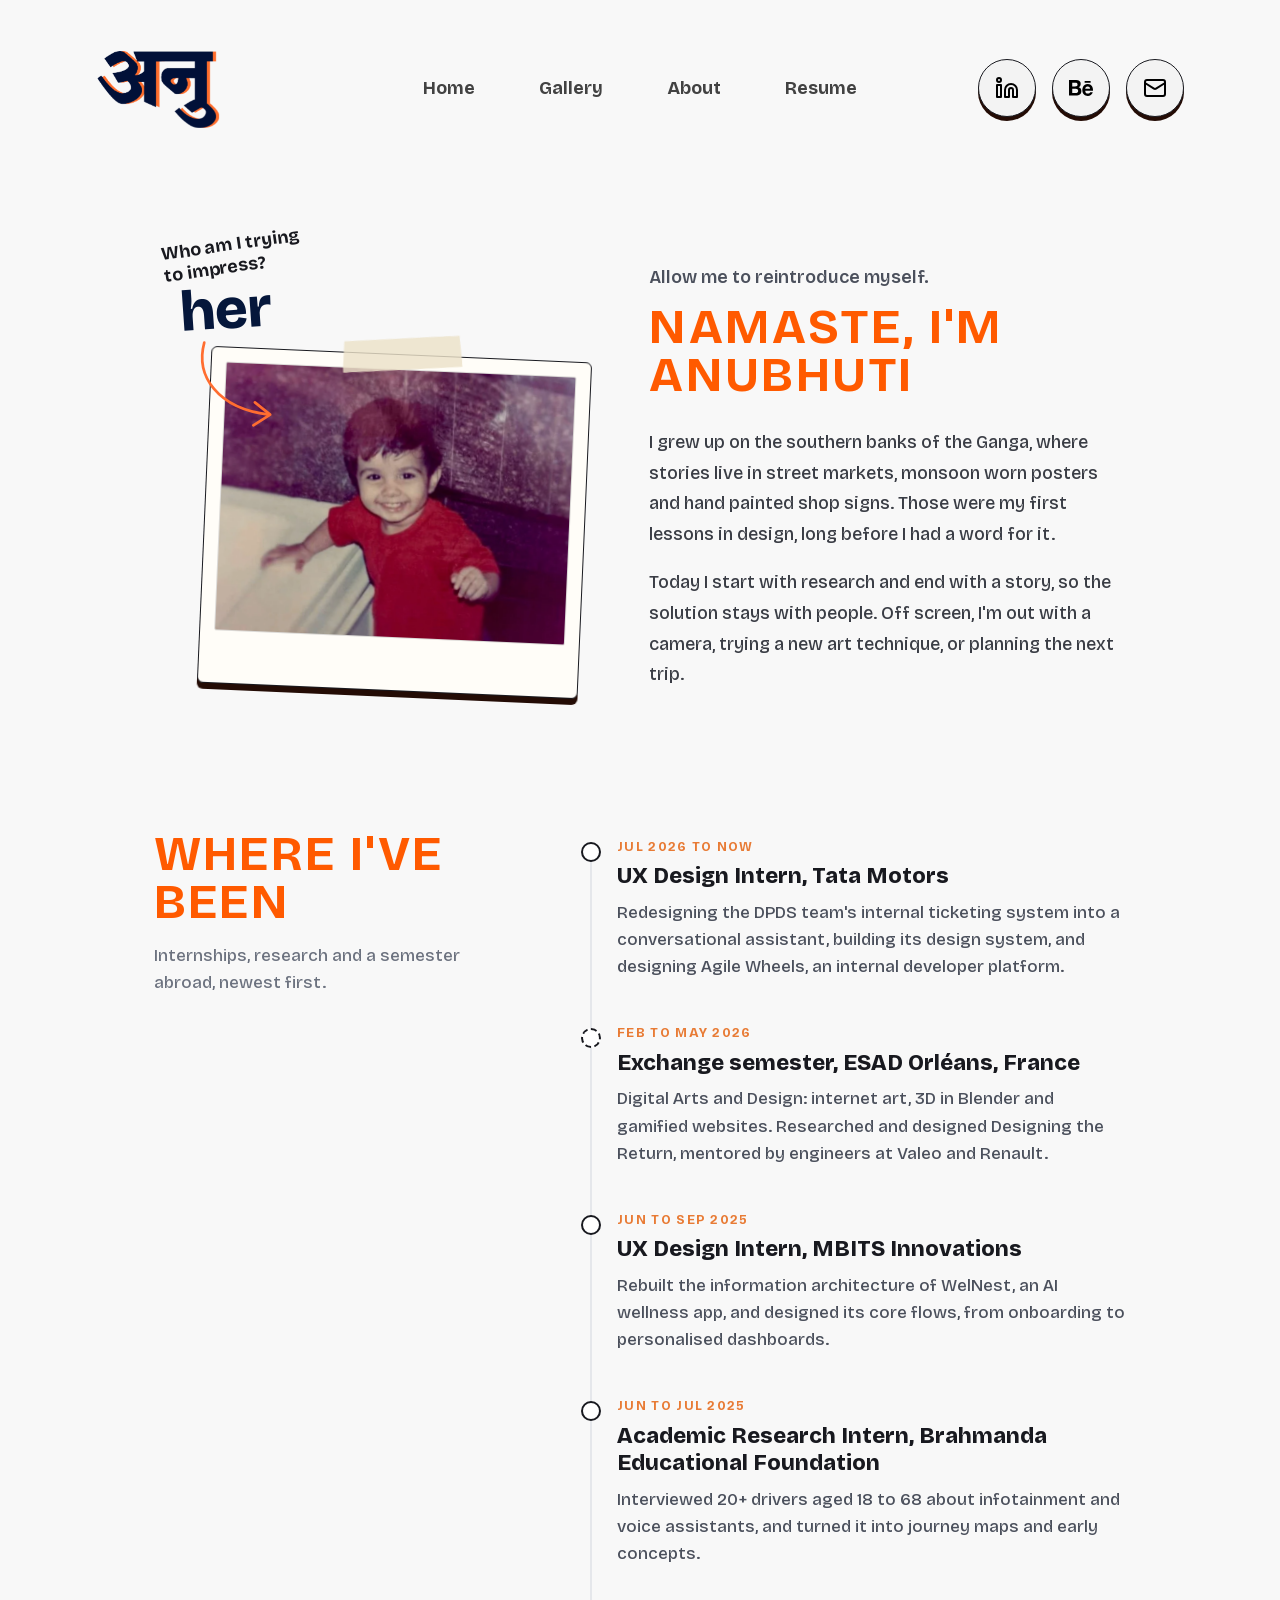
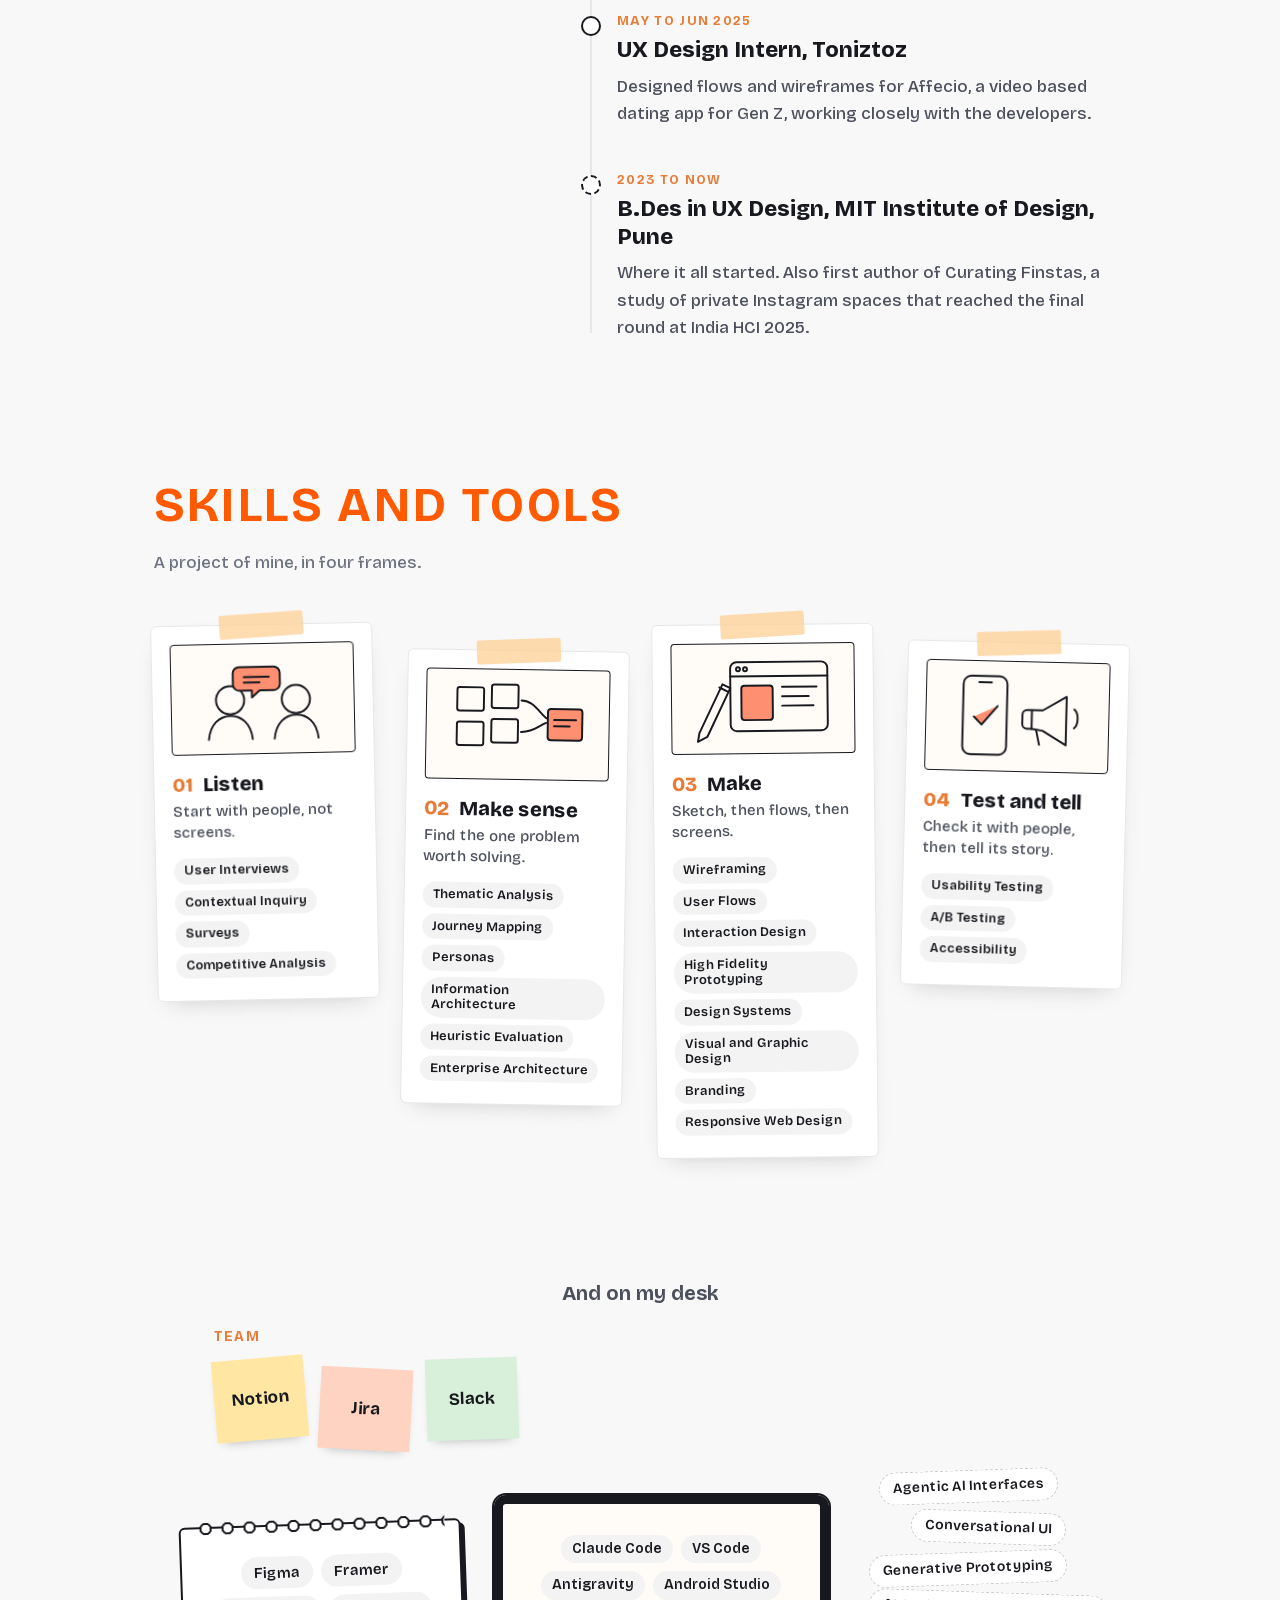
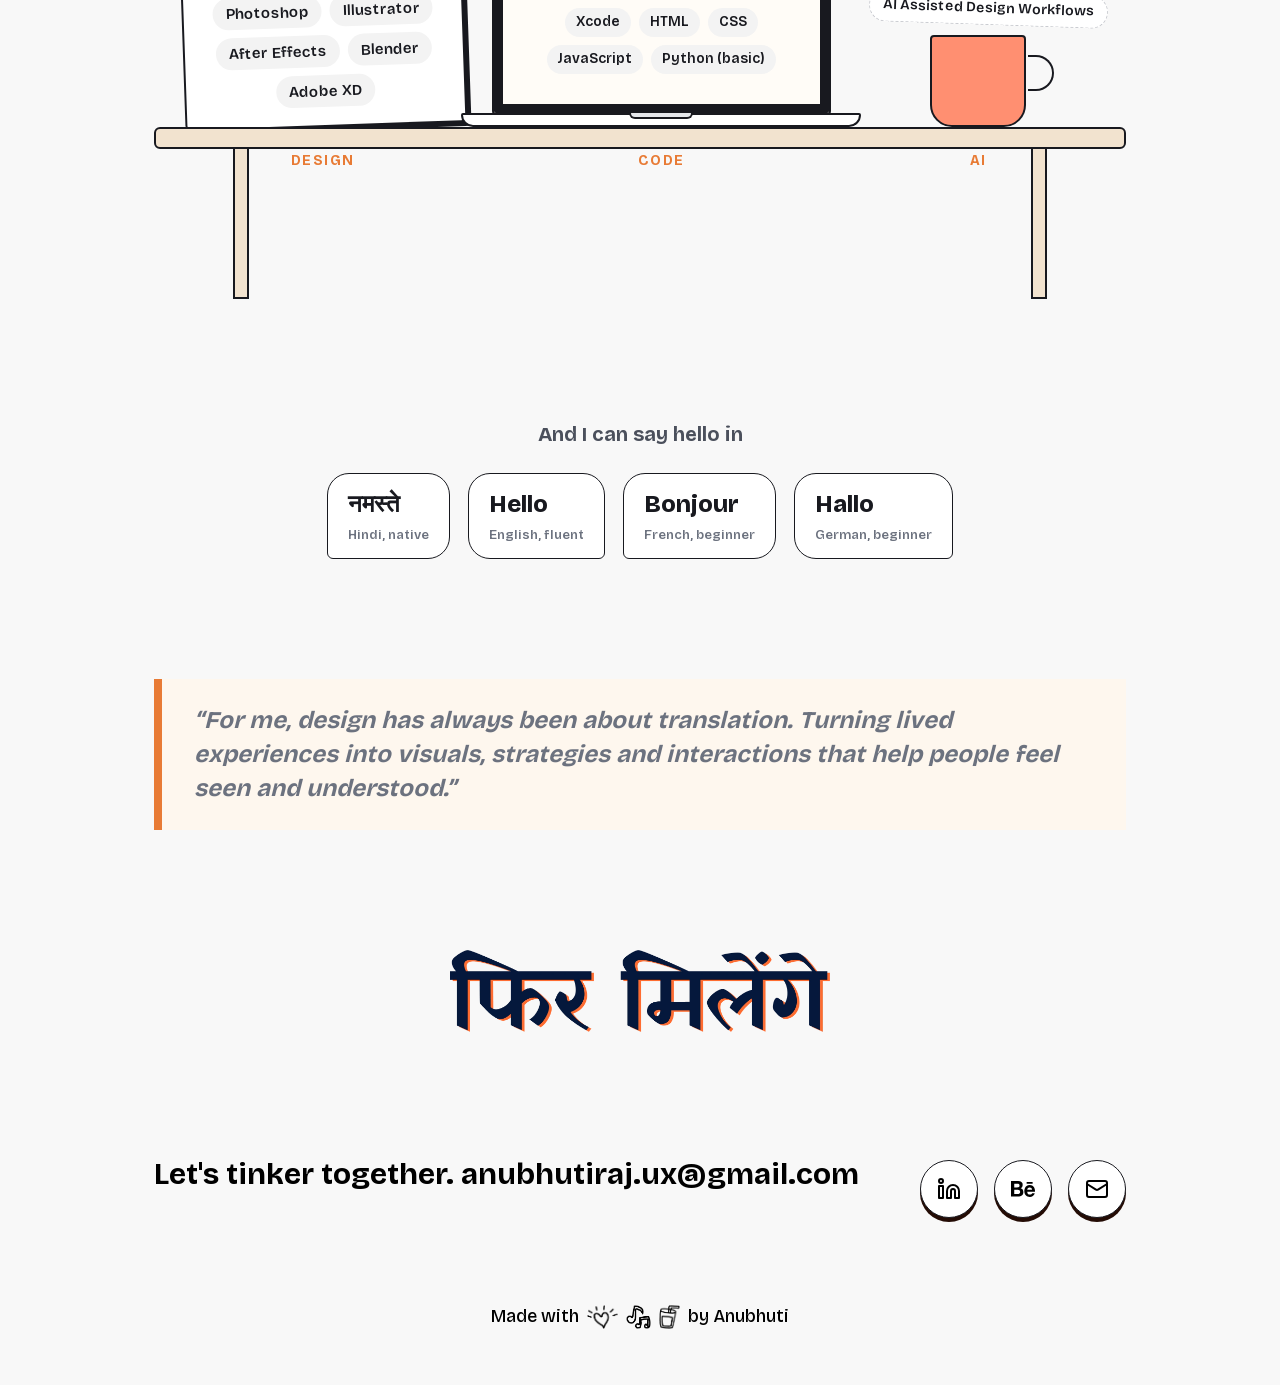
==== commit 36257702: "About: quote as full width italic callout, smaller sign off Co-Authored-By: Claude Opus 5.5 <noreply" ====
--- a/about/index.html
+++ b/about/index.html
@@ -14,7 +14,7 @@
   <link rel="preload" href="../assets/fonts/f9c47219ac0af4ab.p.woff2" as="font" type="font/woff2" crossorigin />
   <link rel="stylesheet" href="../css/style.css?v=20261009a" />
   <link rel="stylesheet" href="../partials/shared.css?v=20261009a" />
-  <link rel="stylesheet" href="about.css?v=20261005u" />
+  <link rel="stylesheet" href="about.css?v=20261010a" />
 
   <script>window.SITE_ROOT = "../";</script>
   <link rel="stylesheet" href="../partials/whimsy.css?v=20261005u" />
@@ -275,7 +275,7 @@
 
         <!-- ================= QUOTE ================= -->
         <section class="ab-quote" data-rv>
-          <p>For me, design has always been about translation. Turning lived experiences into visuals, strategies and interactions that help people feel seen and understood.</p>
+          <p>&ldquo;For me, design has always been about translation. Turning lived experiences into visuals, strategies and interactions that help people feel seen and understood.&rdquo;</p>
         </section>
 
         <!-- ================= SIGN OFF ================= -->
--- a/about/about.css
+++ b/about/about.css
@@ -141,15 +141,15 @@
 .motion .ab-row.rv-in .ab-chips li:hover { transform: translateY(-3px) rotate(var(--tilt, -2deg)); transition-delay: 0s; }
 
 /* ---------- Quote ---------- */
-.ab-quote { max-width: 900px; margin: 140px auto 140px; text-align: center; }
+.ab-quote { max-width: 1120px; margin: 140px auto 140px; text-align: left; background: #FEF7EE; border-left: 8px solid #E87B35; padding: 24px 32px; }
 .ab-quote p {
-  margin: 0; font-size: clamp(24px, 3vw, 36px); font-weight: 700; line-height: 1.3; letter-spacing: -.01em; color: #18191F;
-  text-wrap: balance;
-}
+  margin: 0; font-size: 24px; font-weight: 700; font-style: italic; line-height: 1.42; color: #6C727F;
+}
+@media (max-width: 640px) { .ab-quote { padding: 20px 22px; } .ab-quote p { font-size: 19px; } }
 
 /* ---------- Sign off ---------- */
 .ab-bye { max-width: 900px; margin: 0 auto 140px; text-align: center; }
-.ab-bye-img { display: block; width: min(520px, 78%); height: auto; margin: 0 auto; }
+.ab-bye-img { display: block; width: min(380px, 62%); height: auto; margin: 0 auto; }
 
 /* ---------- Entrance ---------- */
 .motion .ab-pol    { animation: ab-pol .8s cubic-bezier(.22,1,.36,1) .15s both; }
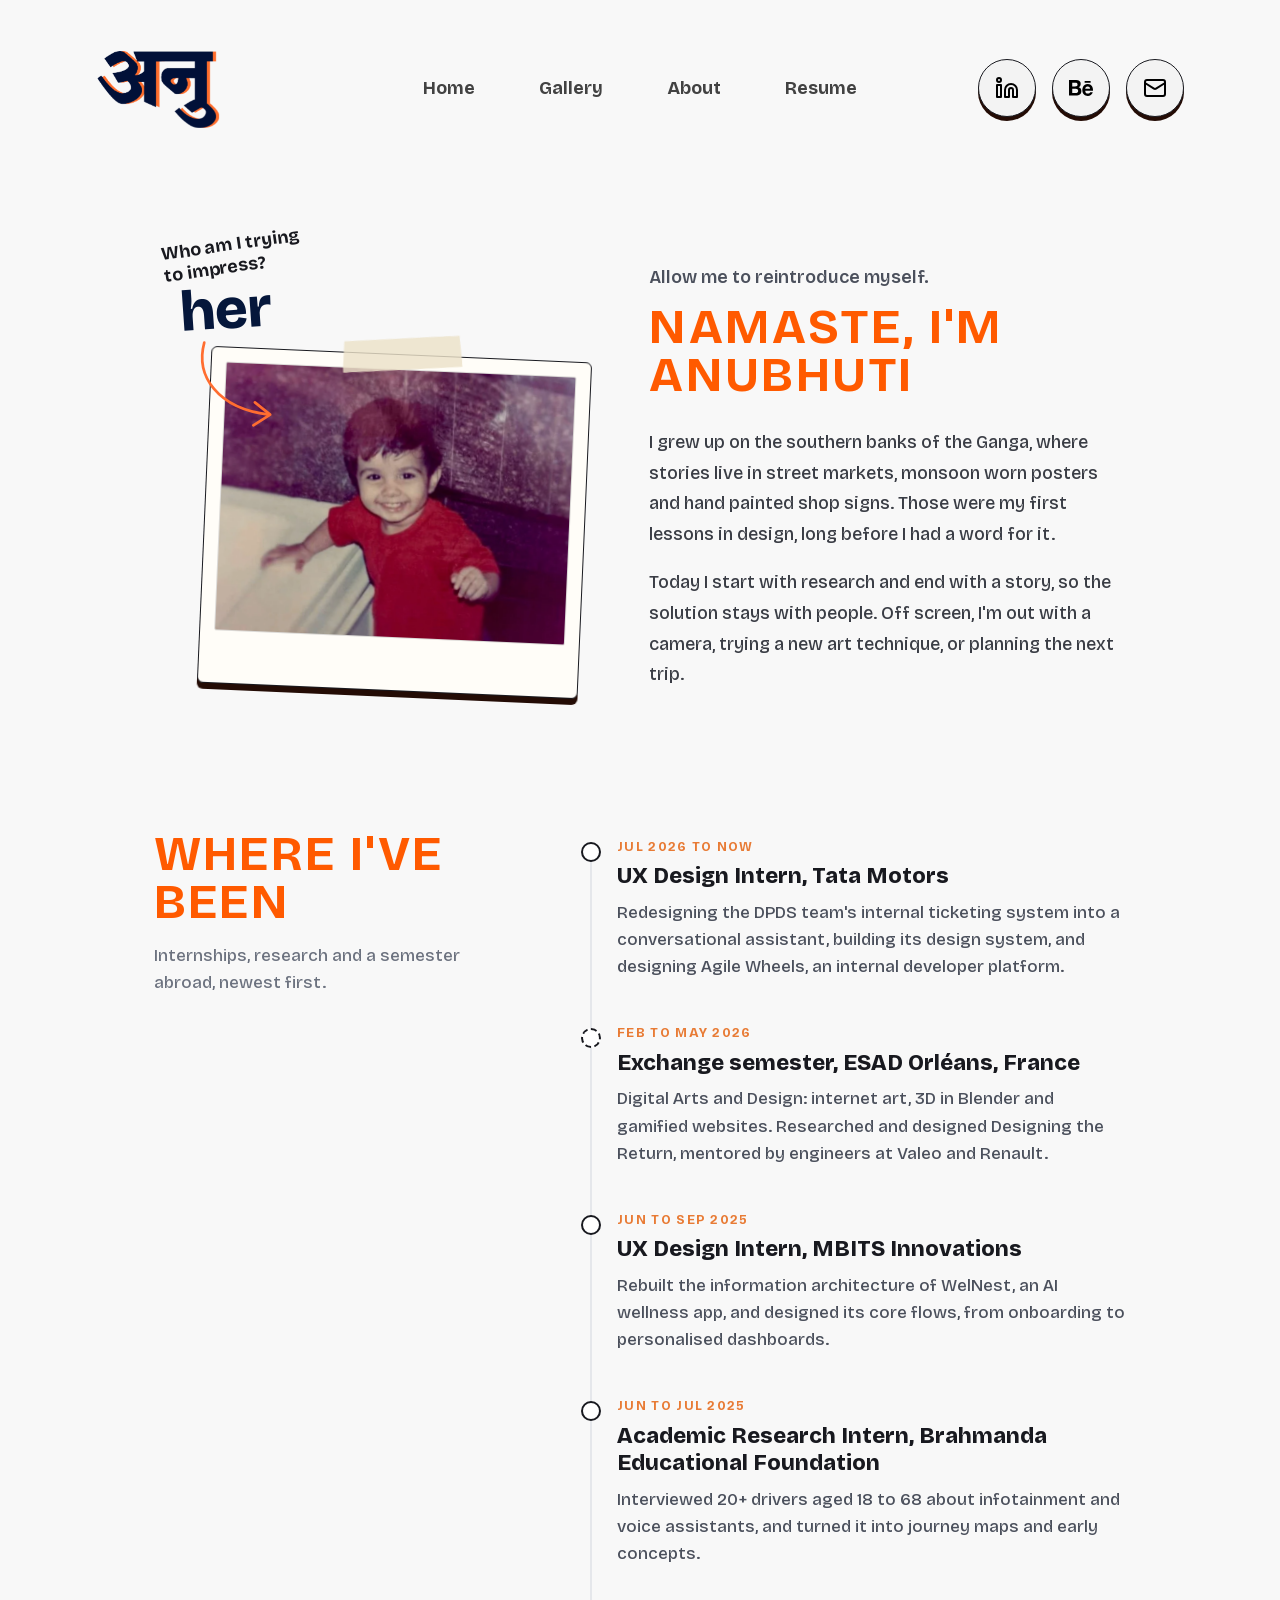
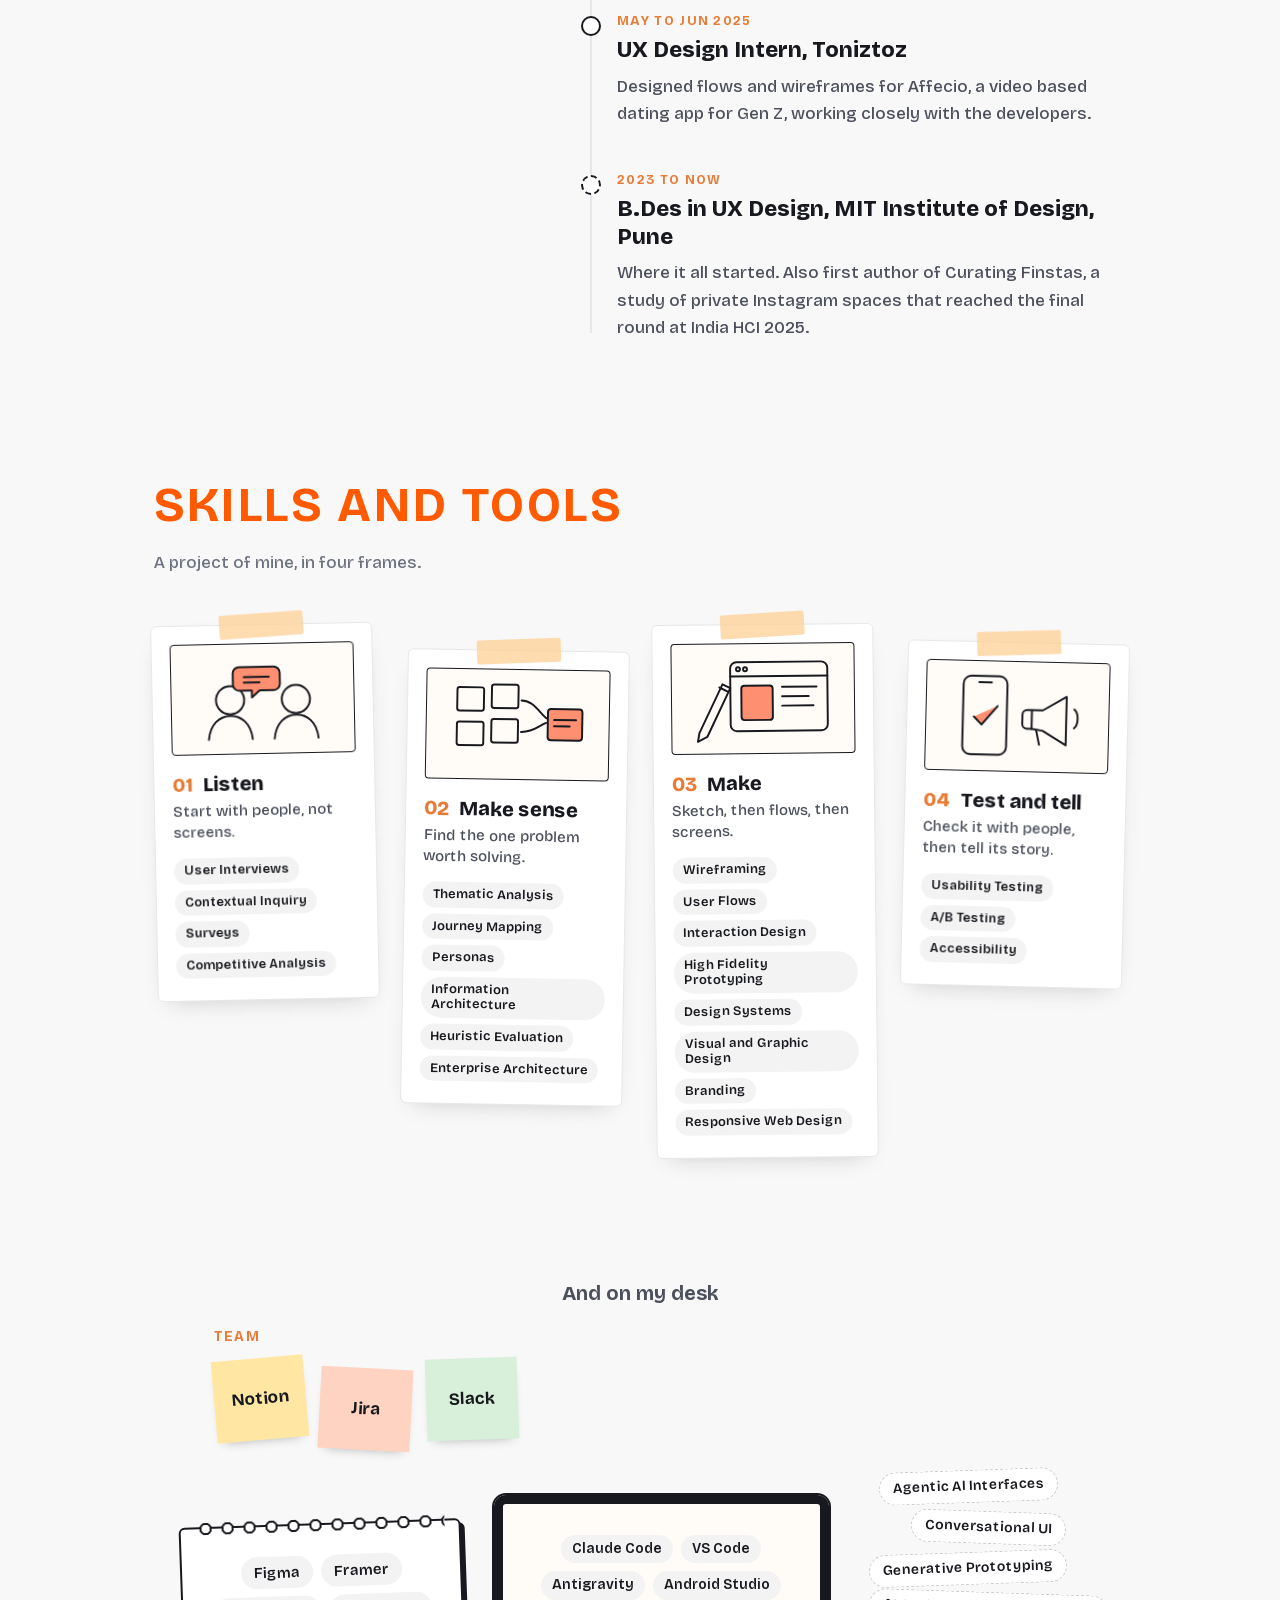
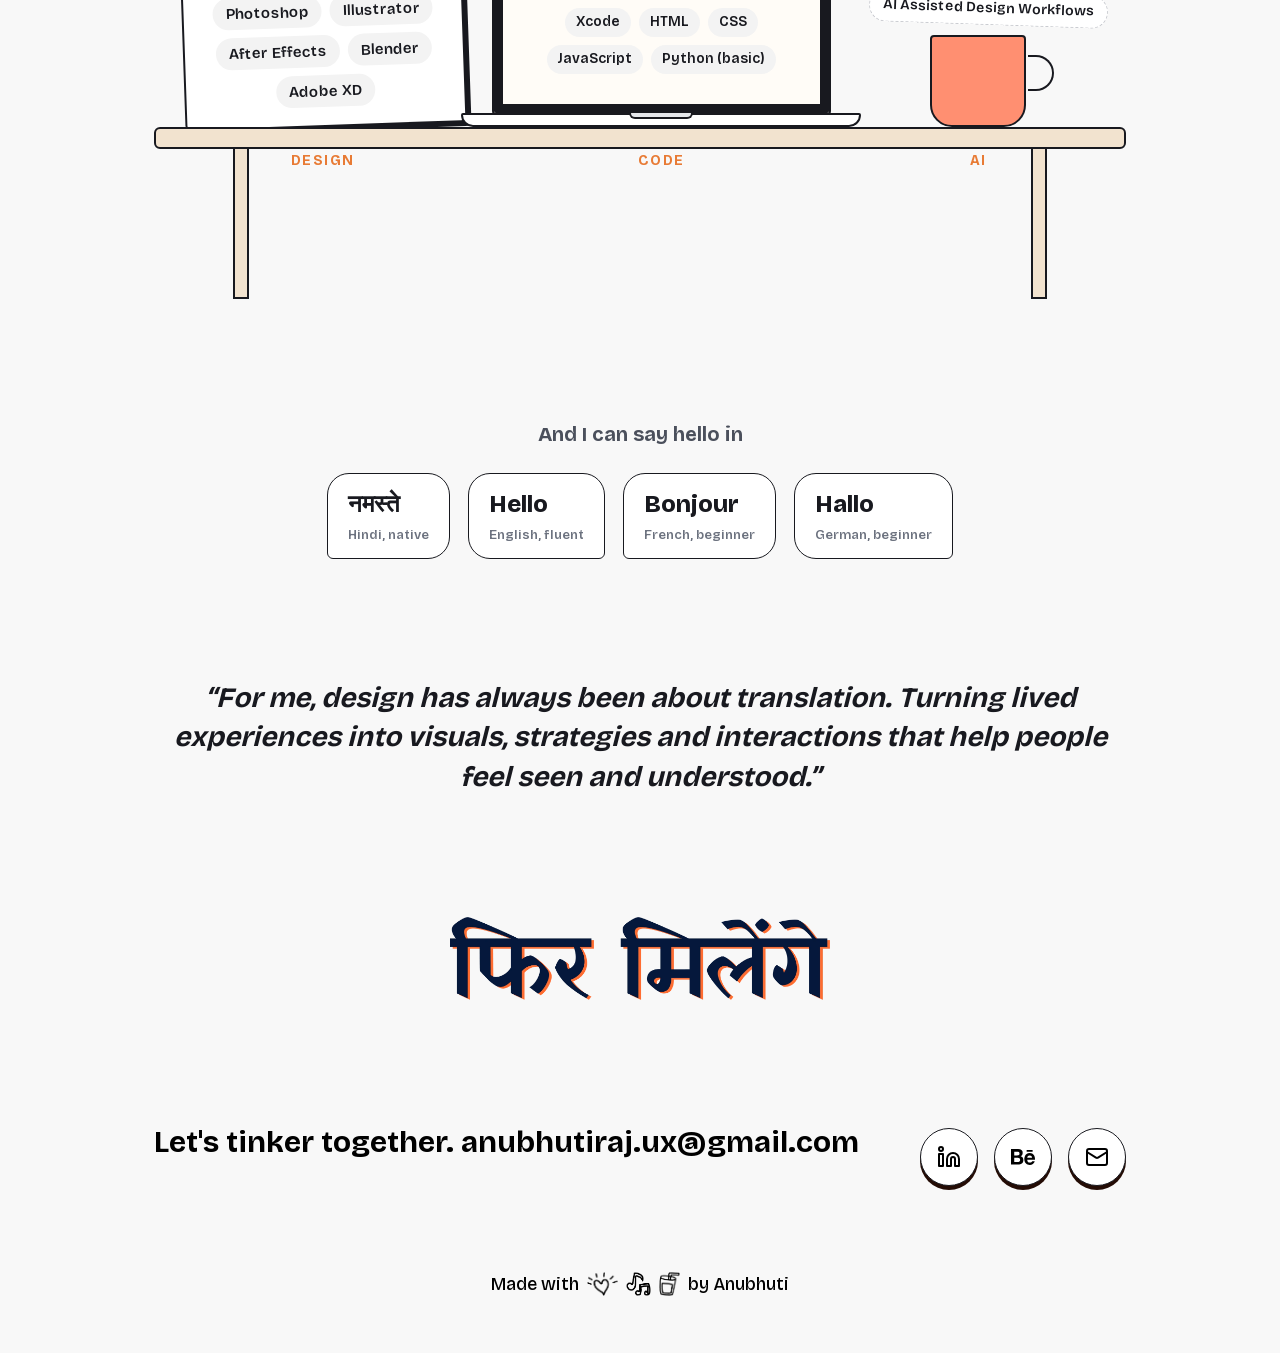
==== commit cf30c4e1: "About quote: plain black, centered, full width Co-Authored-By: Claude Opus 5.5 <noreply@anthropic.co" ====
--- a/about/index.html
+++ b/about/index.html
@@ -14,7 +14,7 @@
   <link rel="preload" href="../assets/fonts/f9c47219ac0af4ab.p.woff2" as="font" type="font/woff2" crossorigin />
   <link rel="stylesheet" href="../css/style.css?v=20261009a" />
   <link rel="stylesheet" href="../partials/shared.css?v=20261009a" />
-  <link rel="stylesheet" href="about.css?v=20261010a" />
+  <link rel="stylesheet" href="about.css?v=20261010b" />
 
   <script>window.SITE_ROOT = "../";</script>
   <link rel="stylesheet" href="../partials/whimsy.css?v=20261005u" />
--- a/about/about.css
+++ b/about/about.css
@@ -141,11 +141,11 @@
 .motion .ab-row.rv-in .ab-chips li:hover { transform: translateY(-3px) rotate(var(--tilt, -2deg)); transition-delay: 0s; }
 
 /* ---------- Quote ---------- */
-.ab-quote { max-width: 1120px; margin: 140px auto 140px; text-align: left; background: #FEF7EE; border-left: 8px solid #E87B35; padding: 24px 32px; }
+.ab-quote { max-width: 1120px; margin: 140px auto 140px; text-align: center; }
 .ab-quote p {
-  margin: 0; font-size: 24px; font-weight: 700; font-style: italic; line-height: 1.42; color: #6C727F;
-}
-@media (max-width: 640px) { .ab-quote { padding: 20px 22px; } .ab-quote p { font-size: 19px; } }
+  margin: 0; font-size: 28px; font-weight: 700; font-style: italic; line-height: 1.4; color: #18191F;
+}
+@media (max-width: 640px) { .ab-quote p { font-size: 20px; } }
 
 /* ---------- Sign off ---------- */
 .ab-bye { max-width: 900px; margin: 0 auto 140px; text-align: center; }
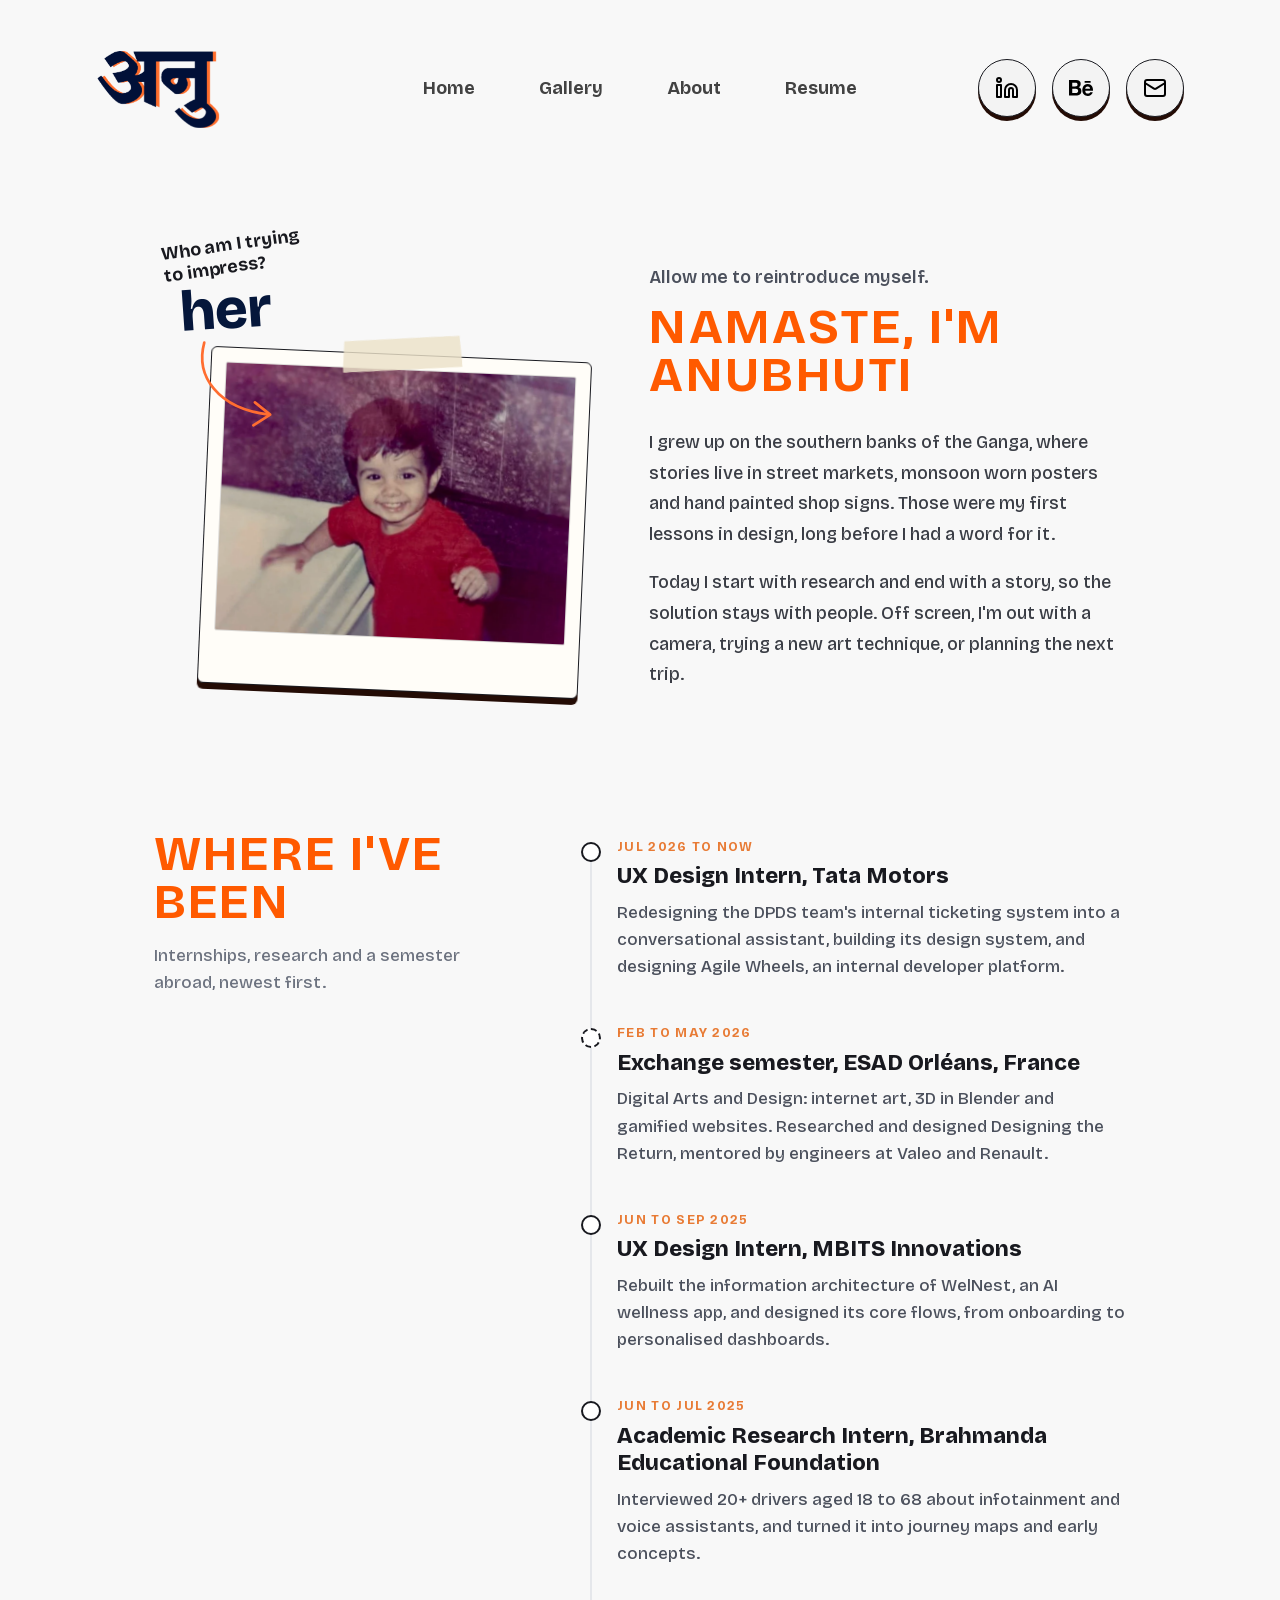
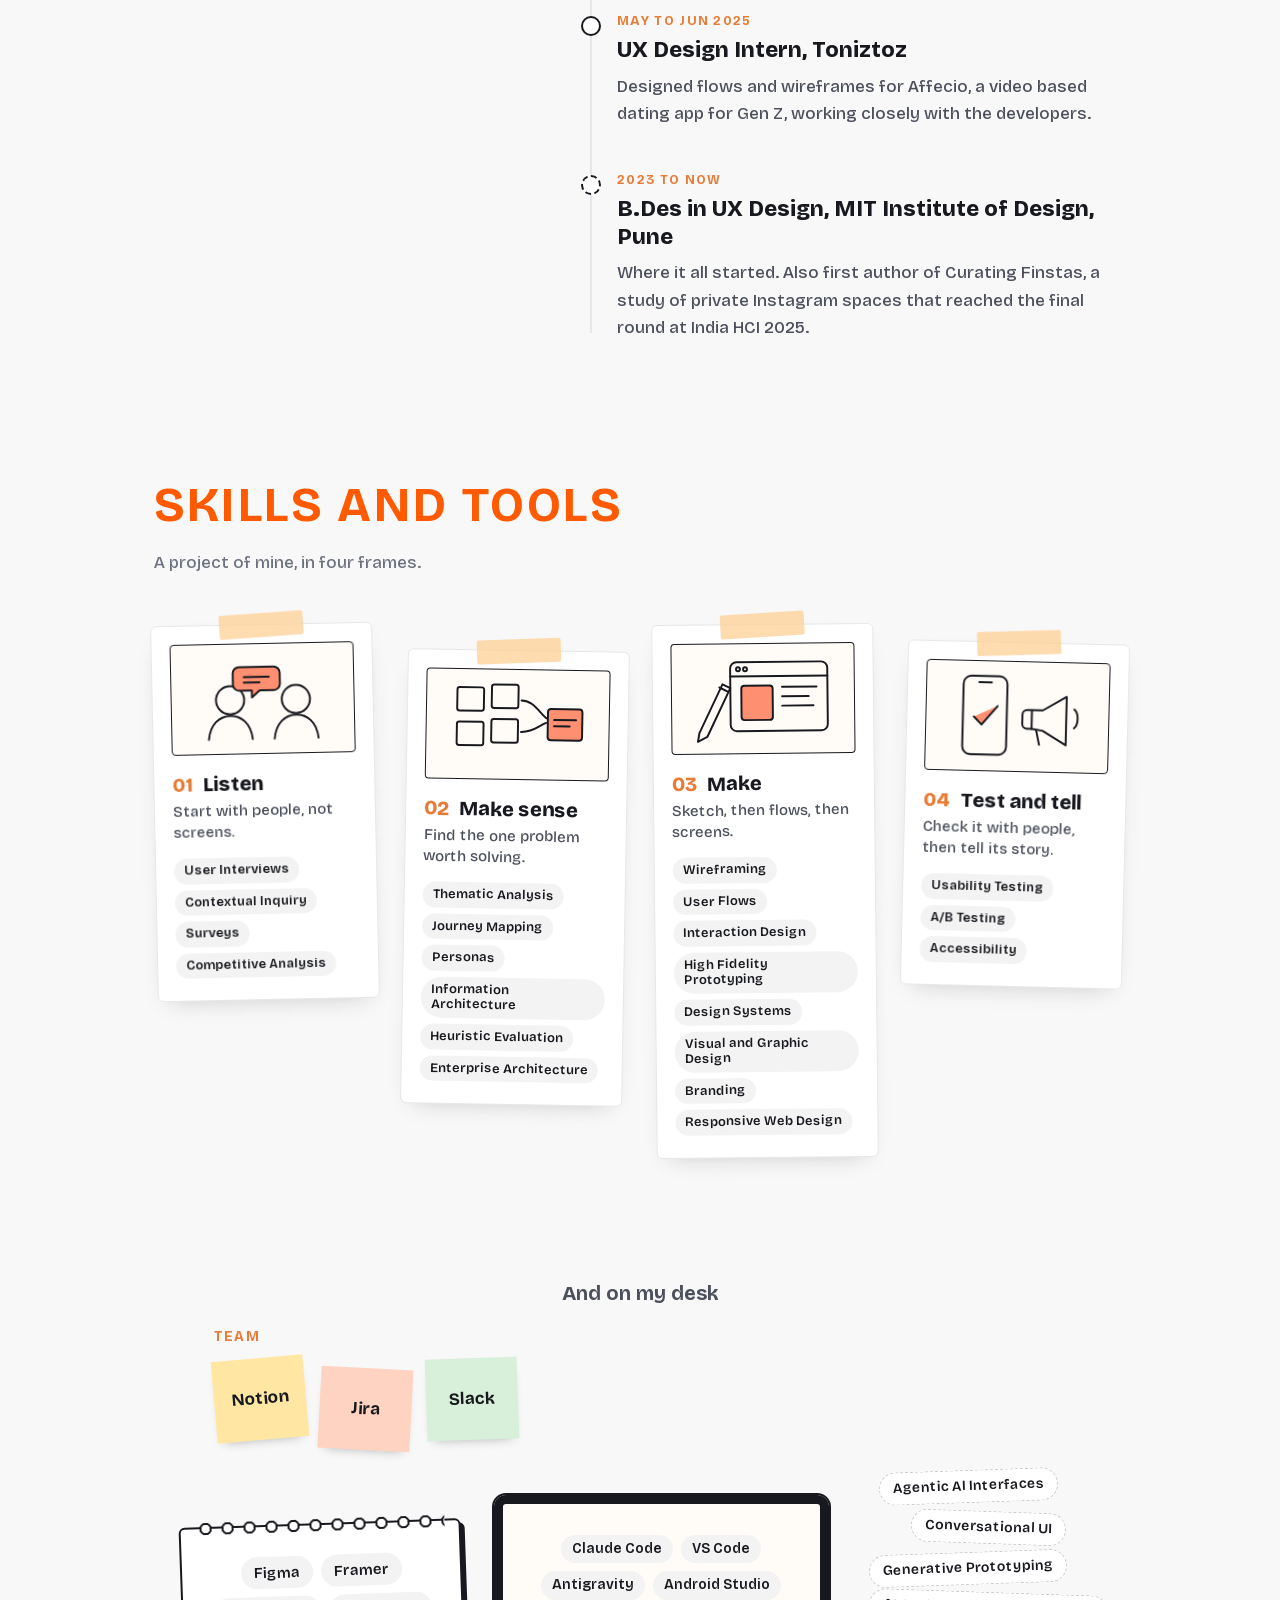
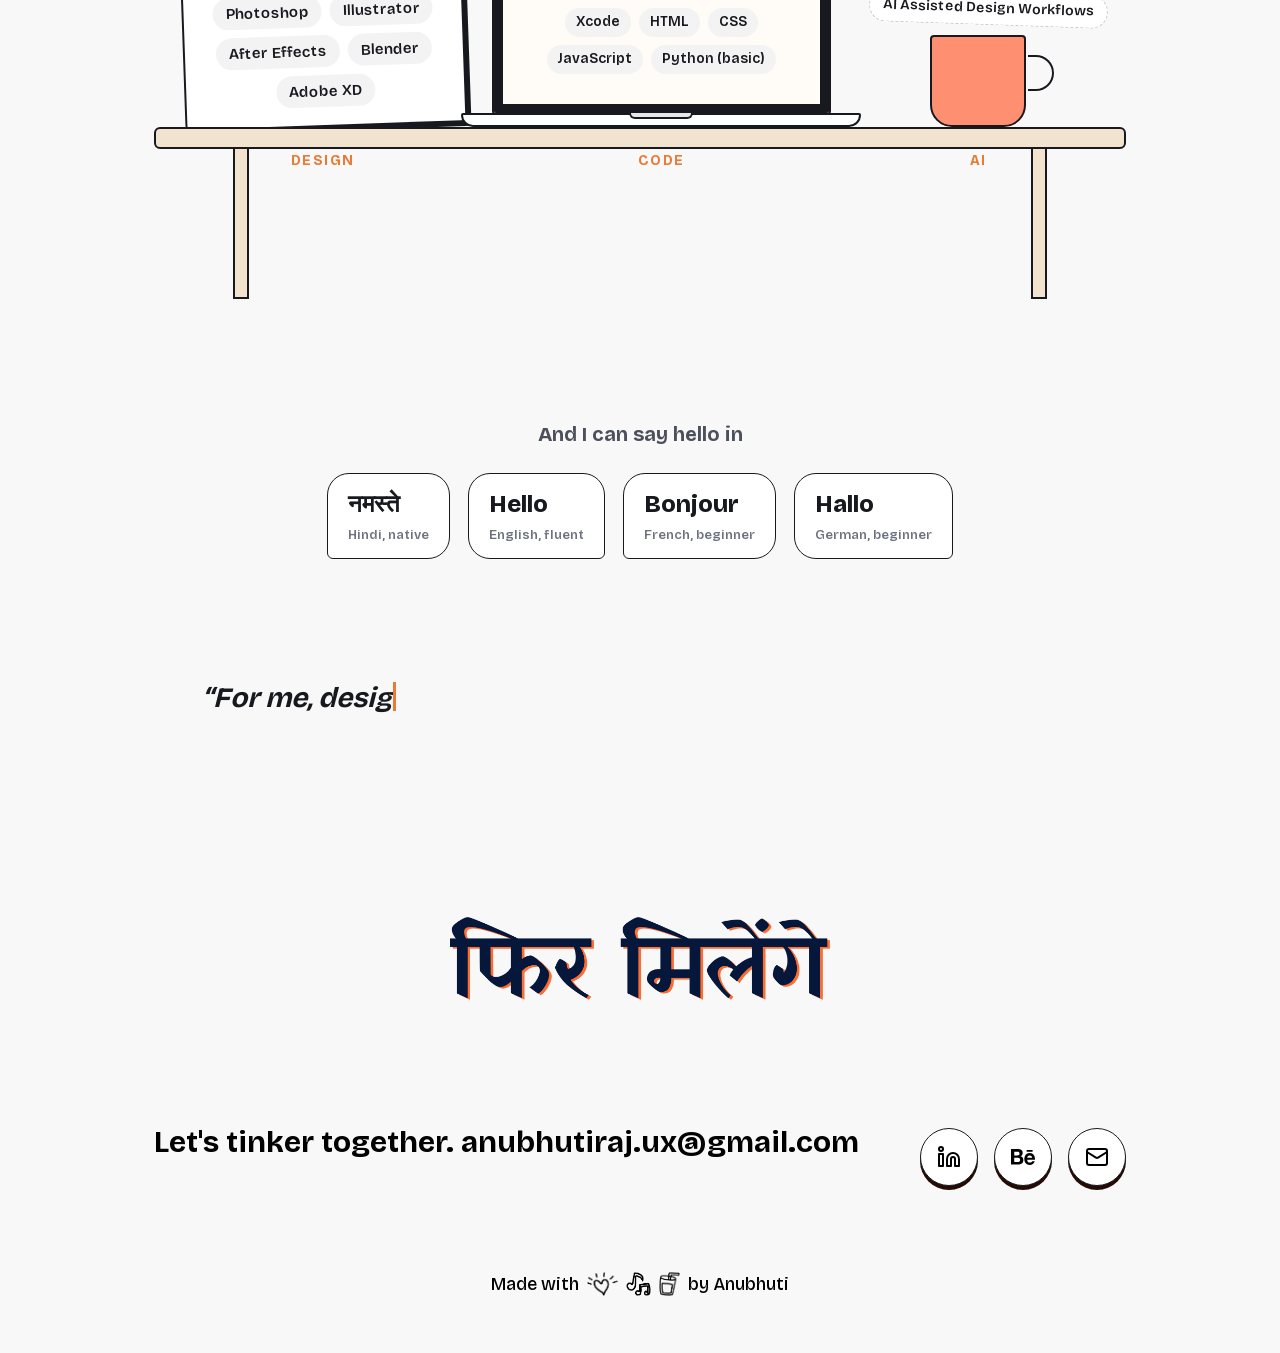
==== commit 03efb527: "About quote types itself out on scroll Co-Authored-By: Claude Opus 5.5 <noreply@anthropic.com> Claud" ====
--- a/about/index.html
+++ b/about/index.html
@@ -14,7 +14,7 @@
   <link rel="preload" href="../assets/fonts/f9c47219ac0af4ab.p.woff2" as="font" type="font/woff2" crossorigin />
   <link rel="stylesheet" href="../css/style.css?v=20261009a" />
   <link rel="stylesheet" href="../partials/shared.css?v=20261009a" />
-  <link rel="stylesheet" href="about.css?v=20261010b" />
+  <link rel="stylesheet" href="about.css?v=20261010c" />
 
   <script>window.SITE_ROOT = "../";</script>
   <link rel="stylesheet" href="../partials/whimsy.css?v=20261005u" />
@@ -297,5 +297,37 @@
   <script src="../partials/whimsy.js?v=20261005u"></script>
   <script src="../partials/mobile-menu.js?v=20261005u"></script>
   <script src="../partials/sticky-nav.js?v=20261009a"></script>
+  <script>
+  /* Quote types itself out when it scrolls into view. Every letter is laid out from the start (just hidden), so nothing jumps. */
+  (function () {
+    var p = document.querySelector('.ab-quote p');
+    if (!p || !('IntersectionObserver' in window)) return;
+    if (window.matchMedia && window.matchMedia('(prefers-reduced-motion: reduce)').matches) return;
+    var text = p.textContent;
+    p.setAttribute('aria-label', text);
+    p.textContent = '';
+    var chars = [], caret = document.createElement('span');
+    caret.className = 'ab-caret'; caret.setAttribute('aria-hidden', 'true');
+    for (var i = 0; i < text.length; i++) {
+      var c = document.createElement('span');
+      c.className = 'ab-ch'; c.setAttribute('aria-hidden', 'true');
+      c.textContent = text[i]; p.appendChild(c); chars.push(c);
+    }
+    p.insertBefore(caret, chars[0]);
+    var io = new IntersectionObserver(function (es) {
+      if (!es[0].isIntersecting) return;
+      io.disconnect();
+      var n = 0;
+      (function step() {
+        if (n >= chars.length) { setTimeout(function () { caret.classList.add('done'); }, 2400); return; }
+        chars[n].classList.add('on');
+        p.insertBefore(caret, chars[n].nextSibling);
+        var ch = text[n++];
+        setTimeout(step, ch === '.' || ch === ',' ? 260 : 32);
+      })();
+    }, { threshold: 0.6 });
+    io.observe(p);
+  })();
+  </script>
 </body>
 </html>
--- a/about/about.css
+++ b/about/about.css
@@ -147,6 +147,12 @@
 }
 @media (max-width: 640px) { .ab-quote p { font-size: 20px; } }
 
+.ab-quote .ab-ch { opacity: 0; }
+.ab-quote .ab-ch.on { opacity: 1; }
+.ab-caret { display: inline-block; width: 3px; height: 1.05em; margin: 0 1px -0.15em; background: #E87B35; animation: ab-blink 1s steps(1) infinite; }
+.ab-caret.done { opacity: 0; animation: none; transition: opacity .3s; }
+@keyframes ab-blink { 50% { opacity: 0; } }
+
 /* ---------- Sign off ---------- */
 .ab-bye { max-width: 900px; margin: 0 auto 140px; text-align: center; }
 .ab-bye-img { display: block; width: min(380px, 62%); height: auto; margin: 0 auto; }
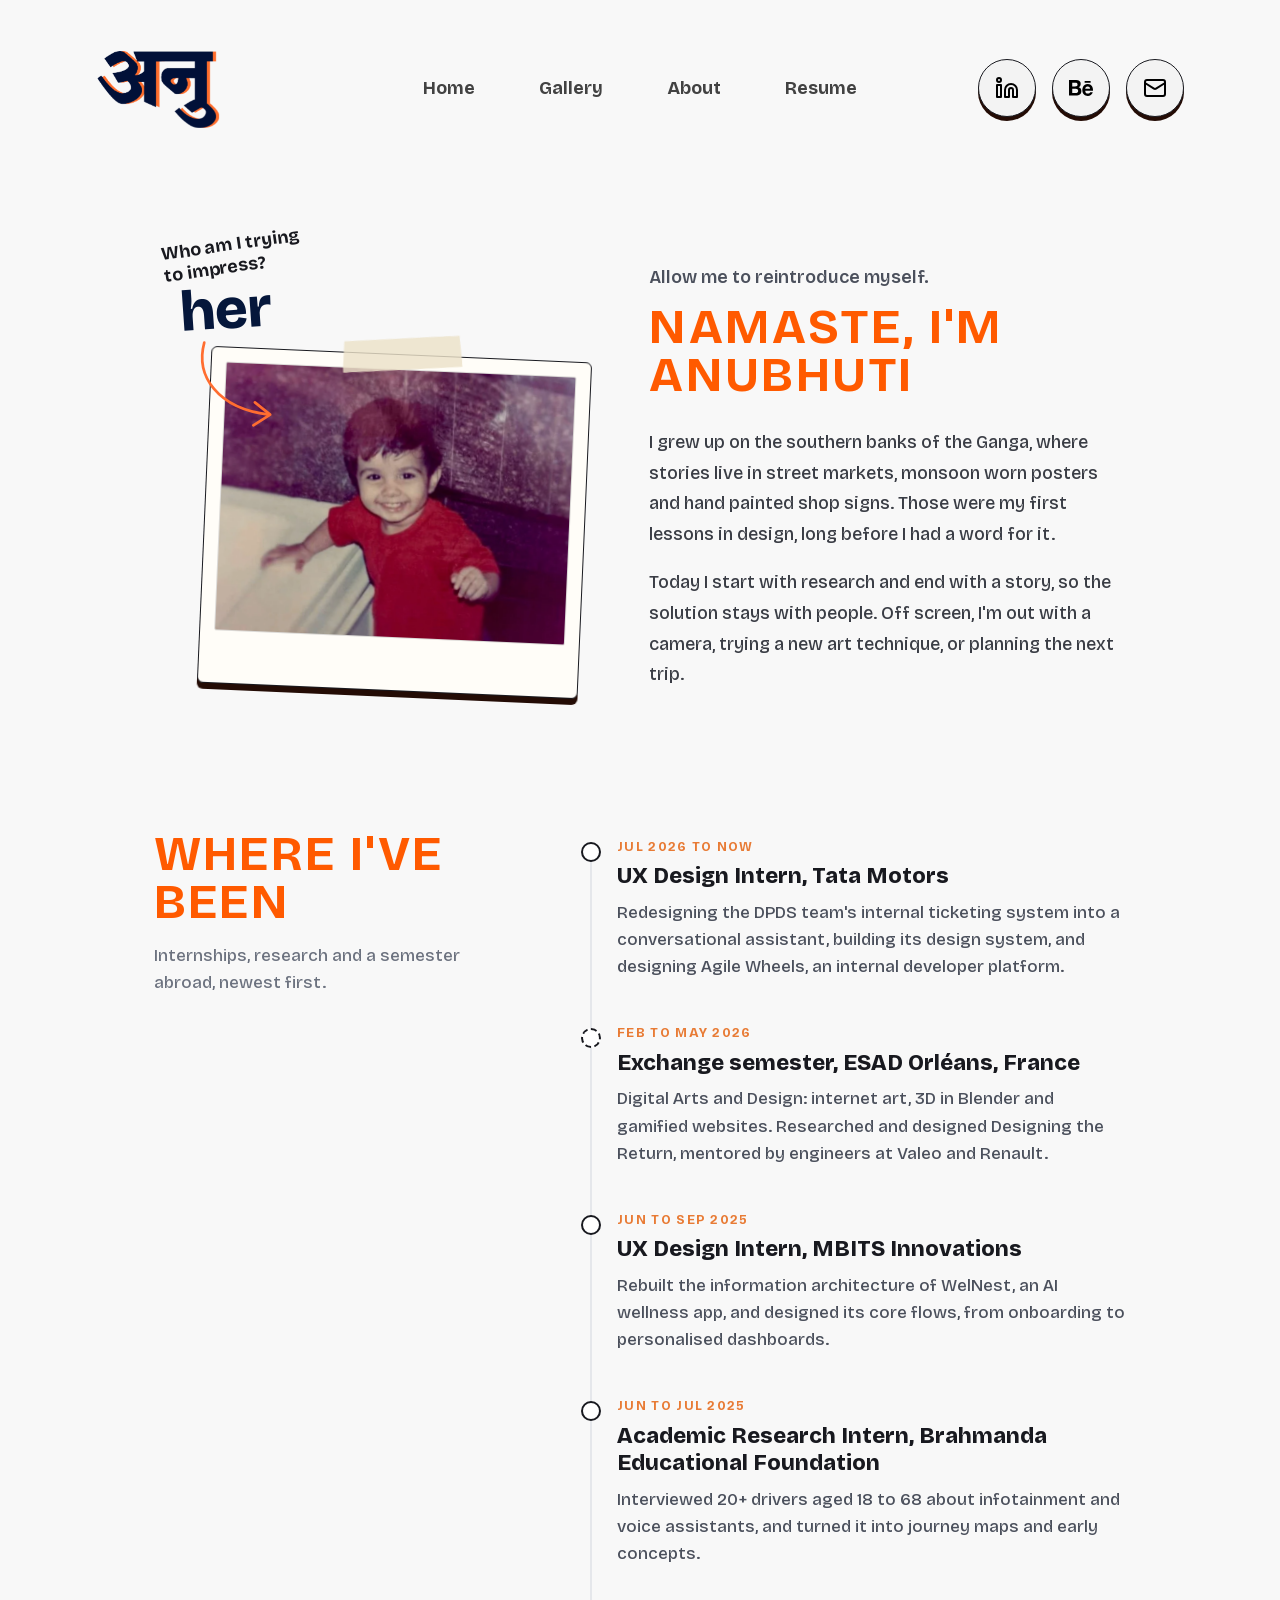
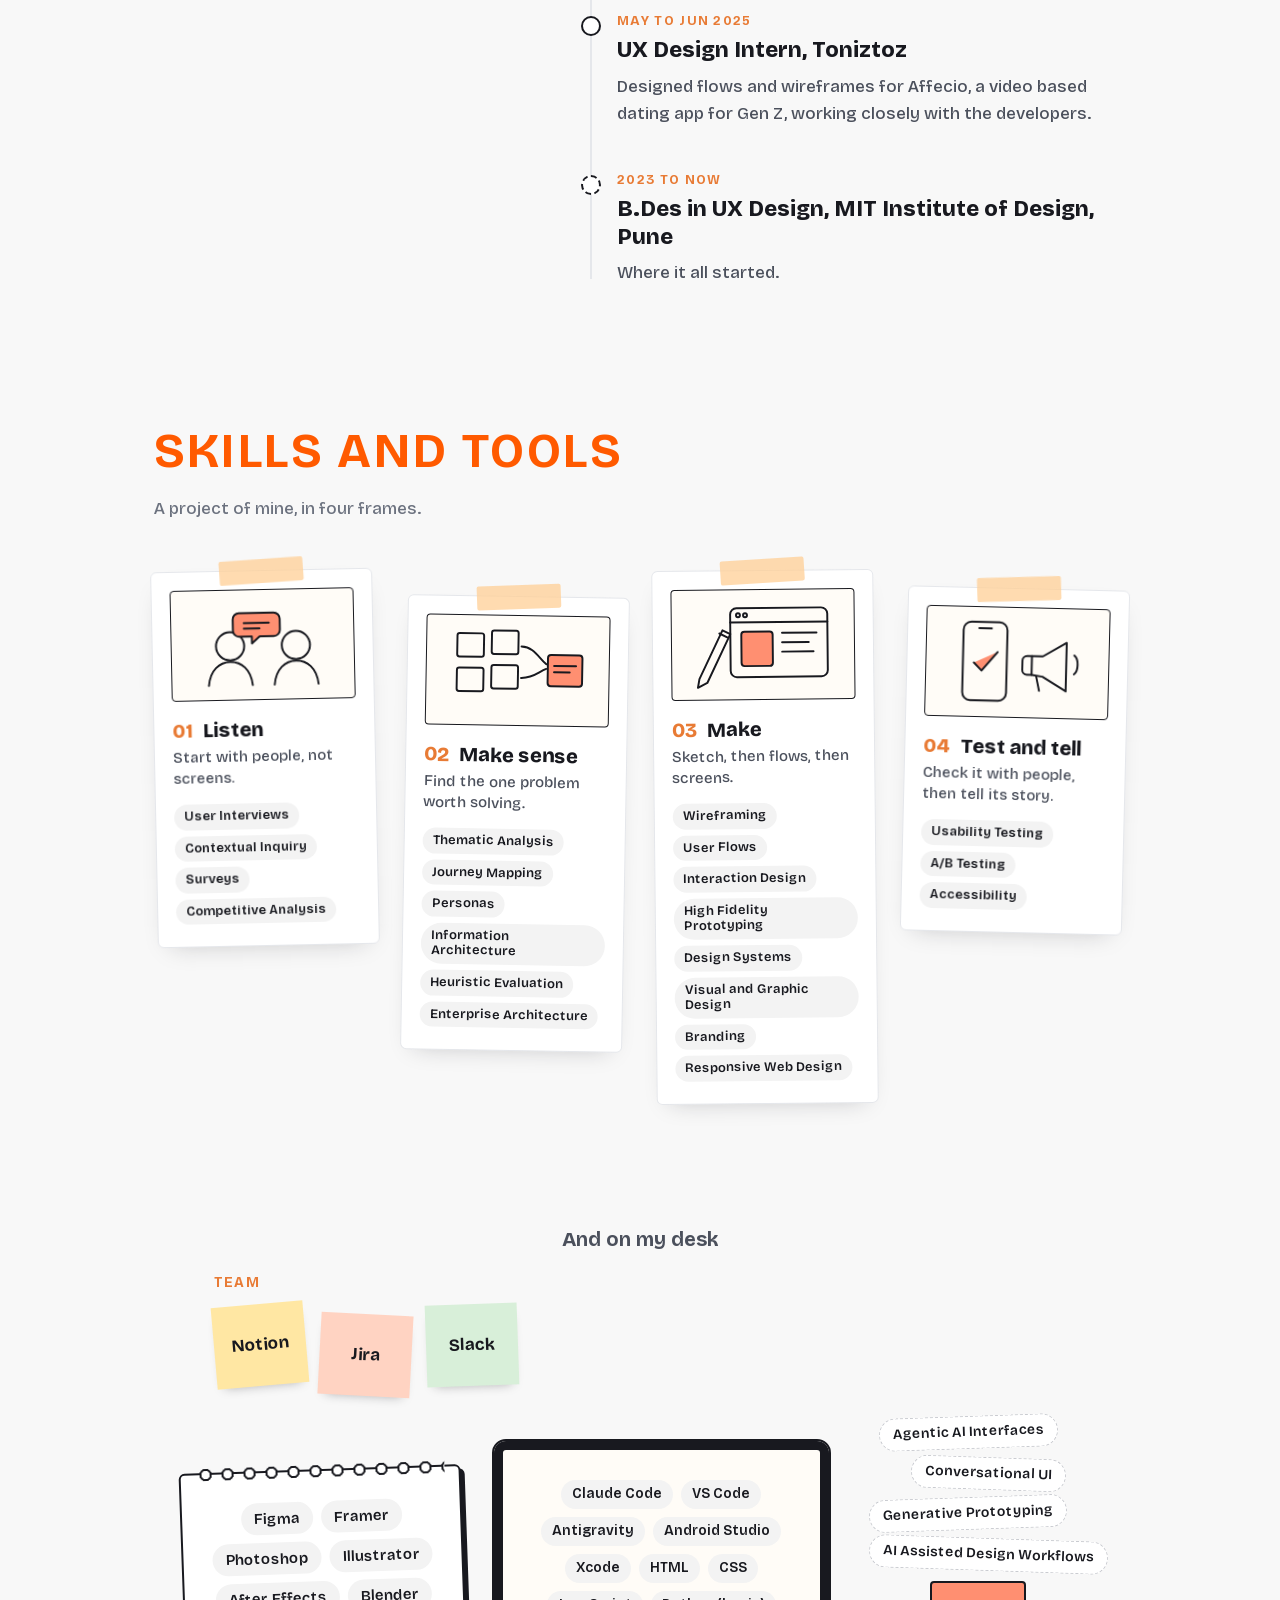
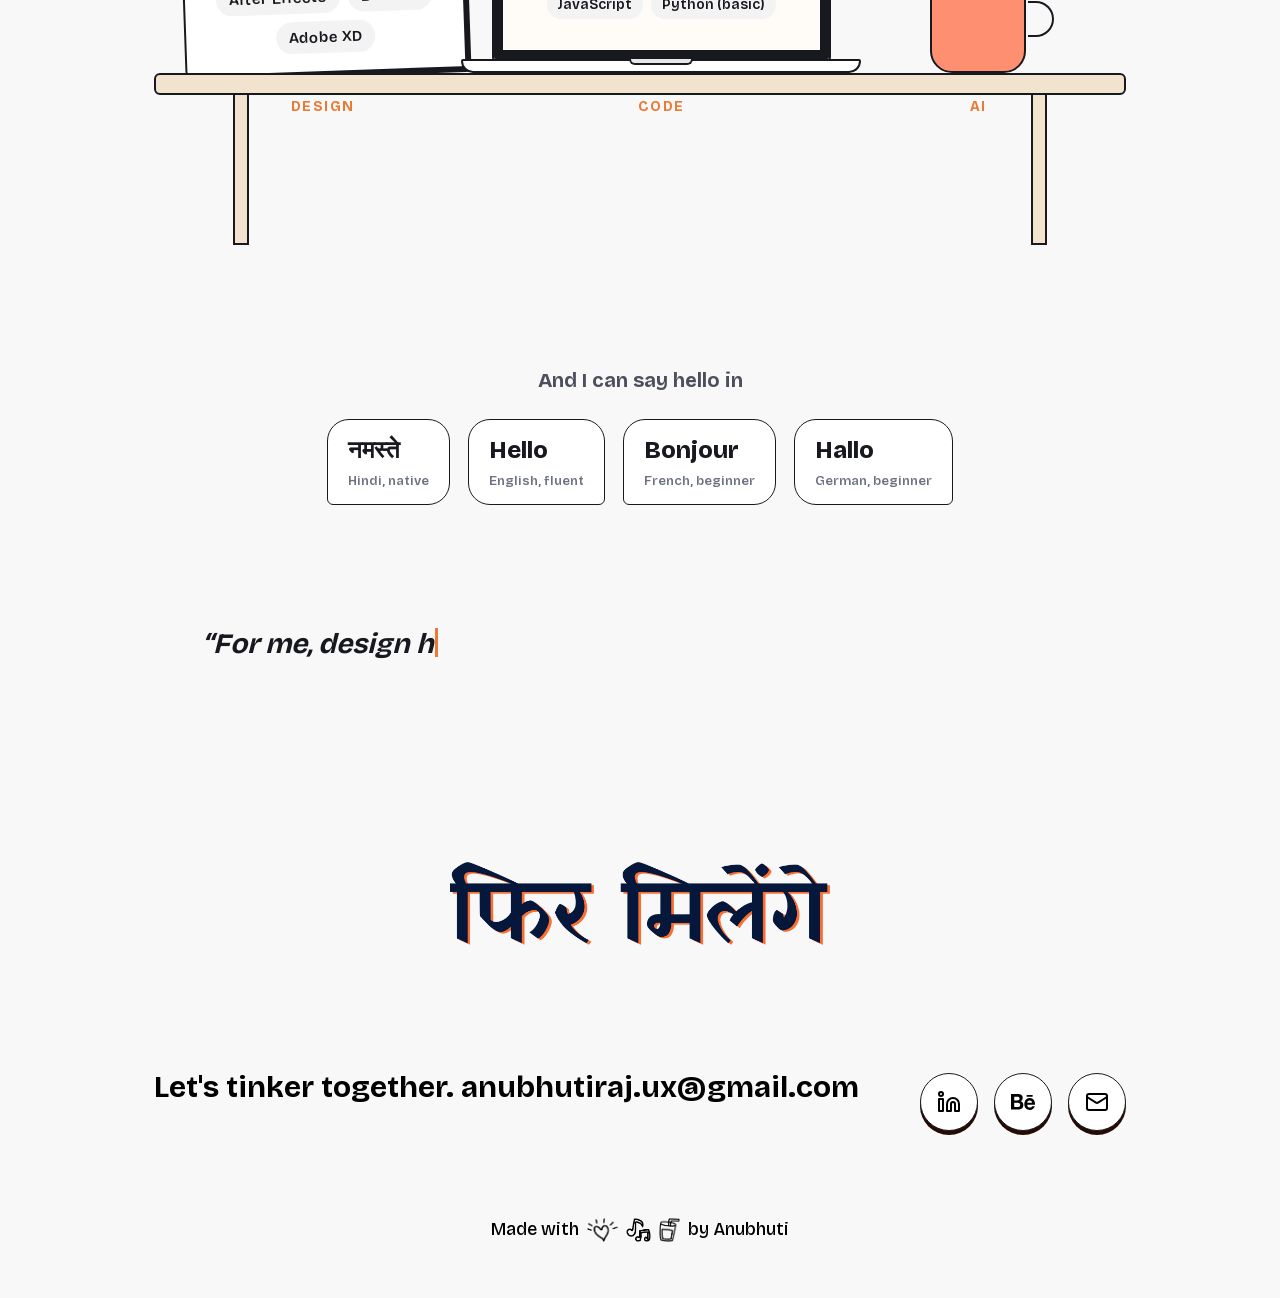
==== commit 983928a8: "About: drop the Curating Finstas line Co-Authored-By: Claude Opus 5.5 <noreply@anthropic.com> Claude" ====
--- a/about/index.html
+++ b/about/index.html
@@ -195,7 +195,7 @@
             <li data-rv class="ab-edu">
               <span class="ab-when">2023 to now</span>
               <h3>B.Des in UX Design, MIT Institute of Design, Pune</h3>
-              <p>Where it all started. Also first author of Curating Finstas, a study of private Instagram spaces that reached the final round at India HCI 2025.</p>
+              <p>Where it all started.</p>
             </li>
           </ol>
         </section>
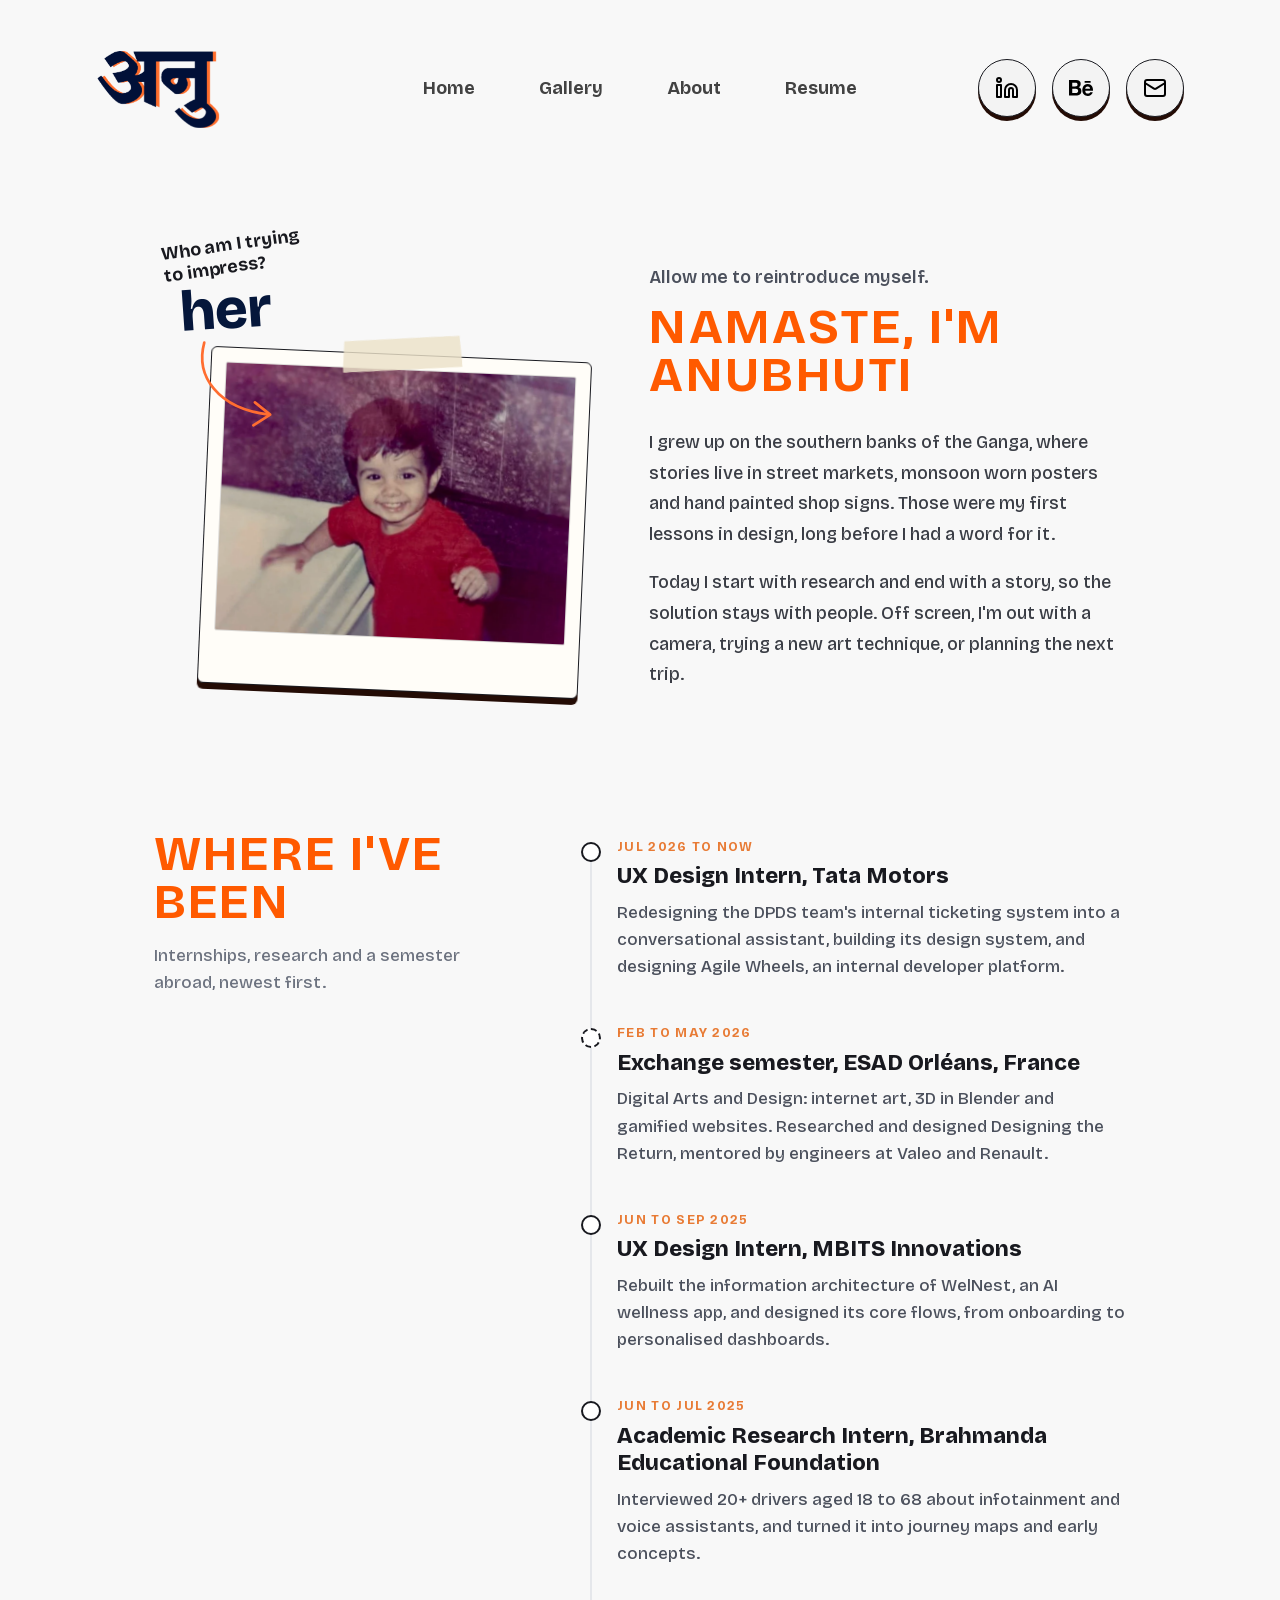
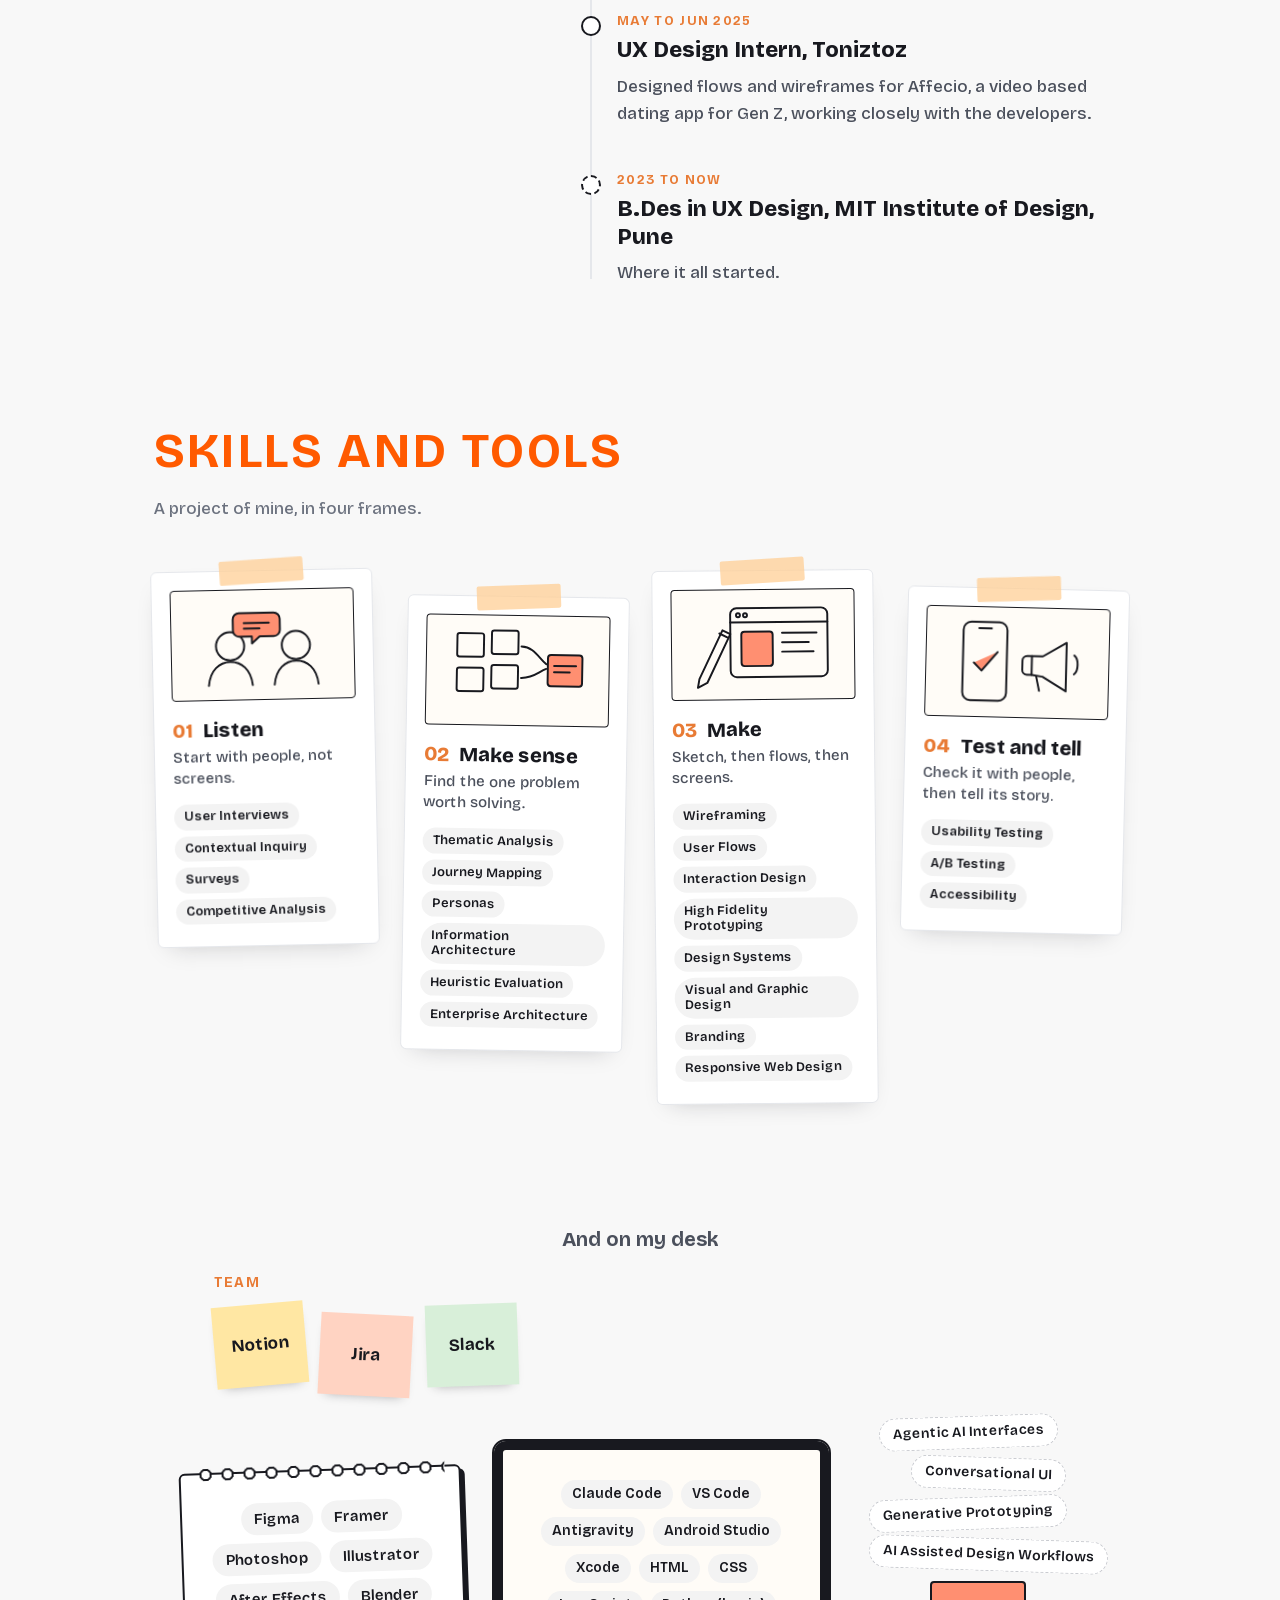
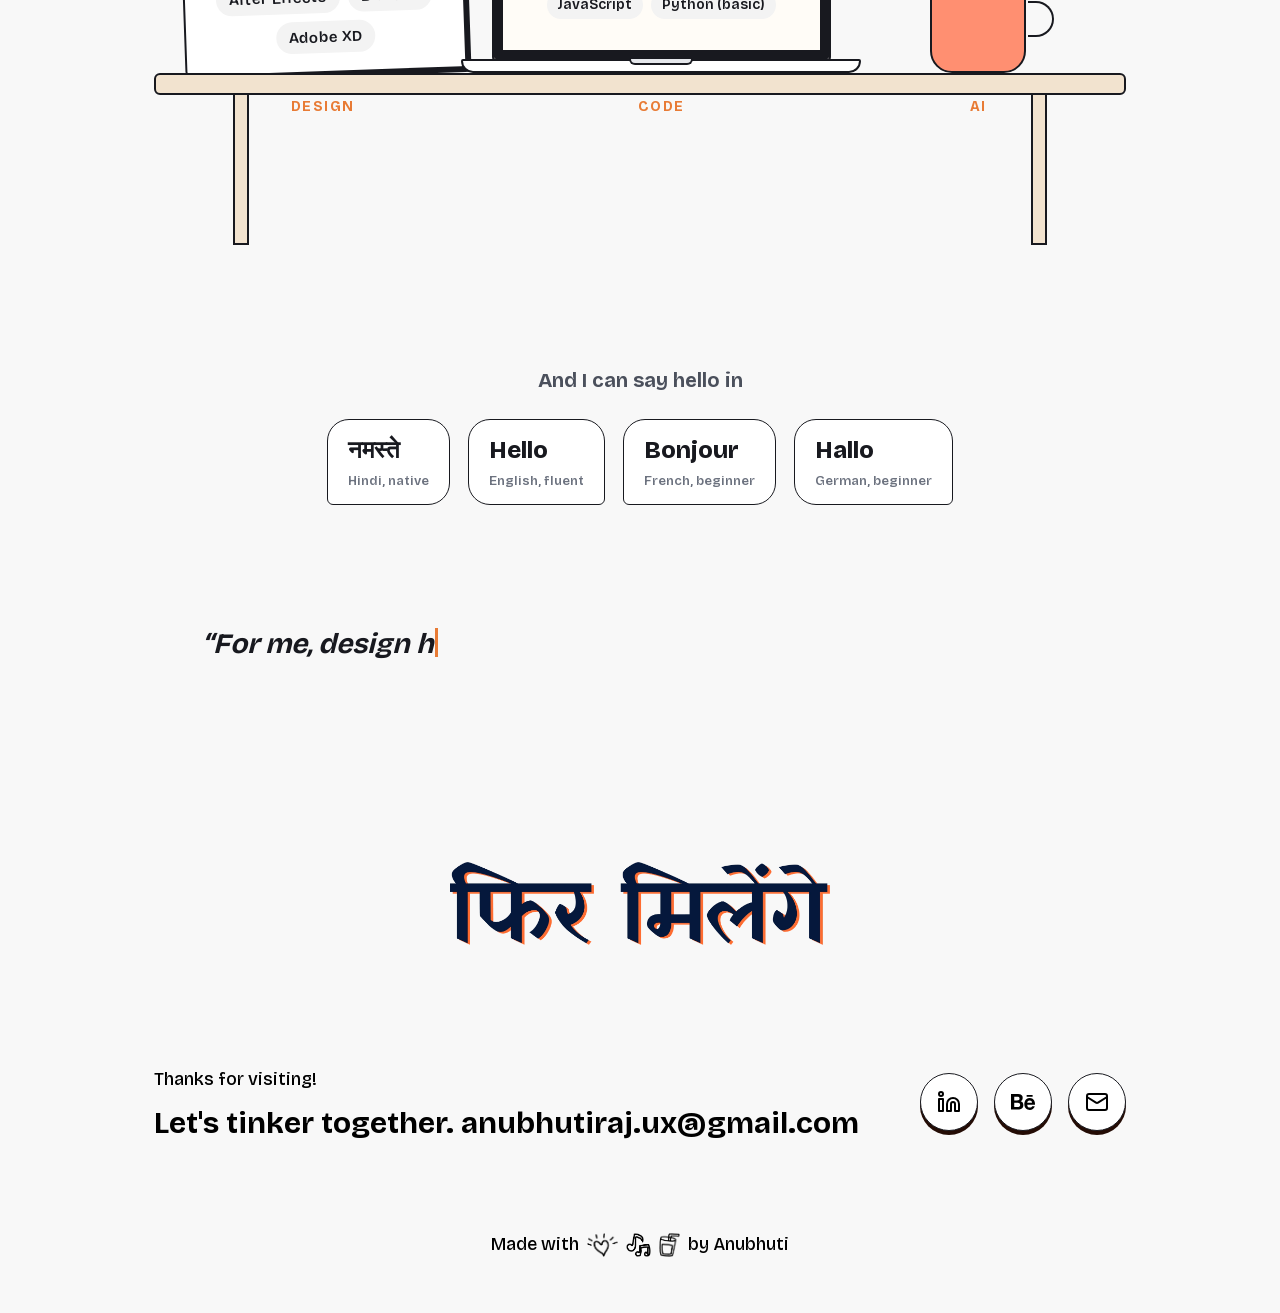
==== commit d1a85bd3: "About: same footer as every page Co-Authored-By: Claude Opus 5.5 <noreply@anthropic.com> Claude-Sess" ====
--- a/about/index.html
+++ b/about/index.html
@@ -14,7 +14,7 @@
   <link rel="preload" href="../assets/fonts/f9c47219ac0af4ab.p.woff2" as="font" type="font/woff2" crossorigin />
   <link rel="stylesheet" href="../css/style.css?v=20261009a" />
   <link rel="stylesheet" href="../partials/shared.css?v=20261009a" />
-  <link rel="stylesheet" href="about.css?v=20261010c" />
+  <link rel="stylesheet" href="about.css?v=20261010d" />
 
   <script>window.SITE_ROOT = "../";</script>
   <link rel="stylesheet" href="../partials/whimsy.css?v=20261005u" />
--- a/about/about.css
+++ b/about/about.css
@@ -203,5 +203,3 @@
 }
 @media (prefers-reduced-motion: reduce) { .ab-pol { transition: none; } }
 
-/* the page already says फिर मिलेंगे, so skip the footer's extra goodbye here */
-.footer-thanks { display: none; }
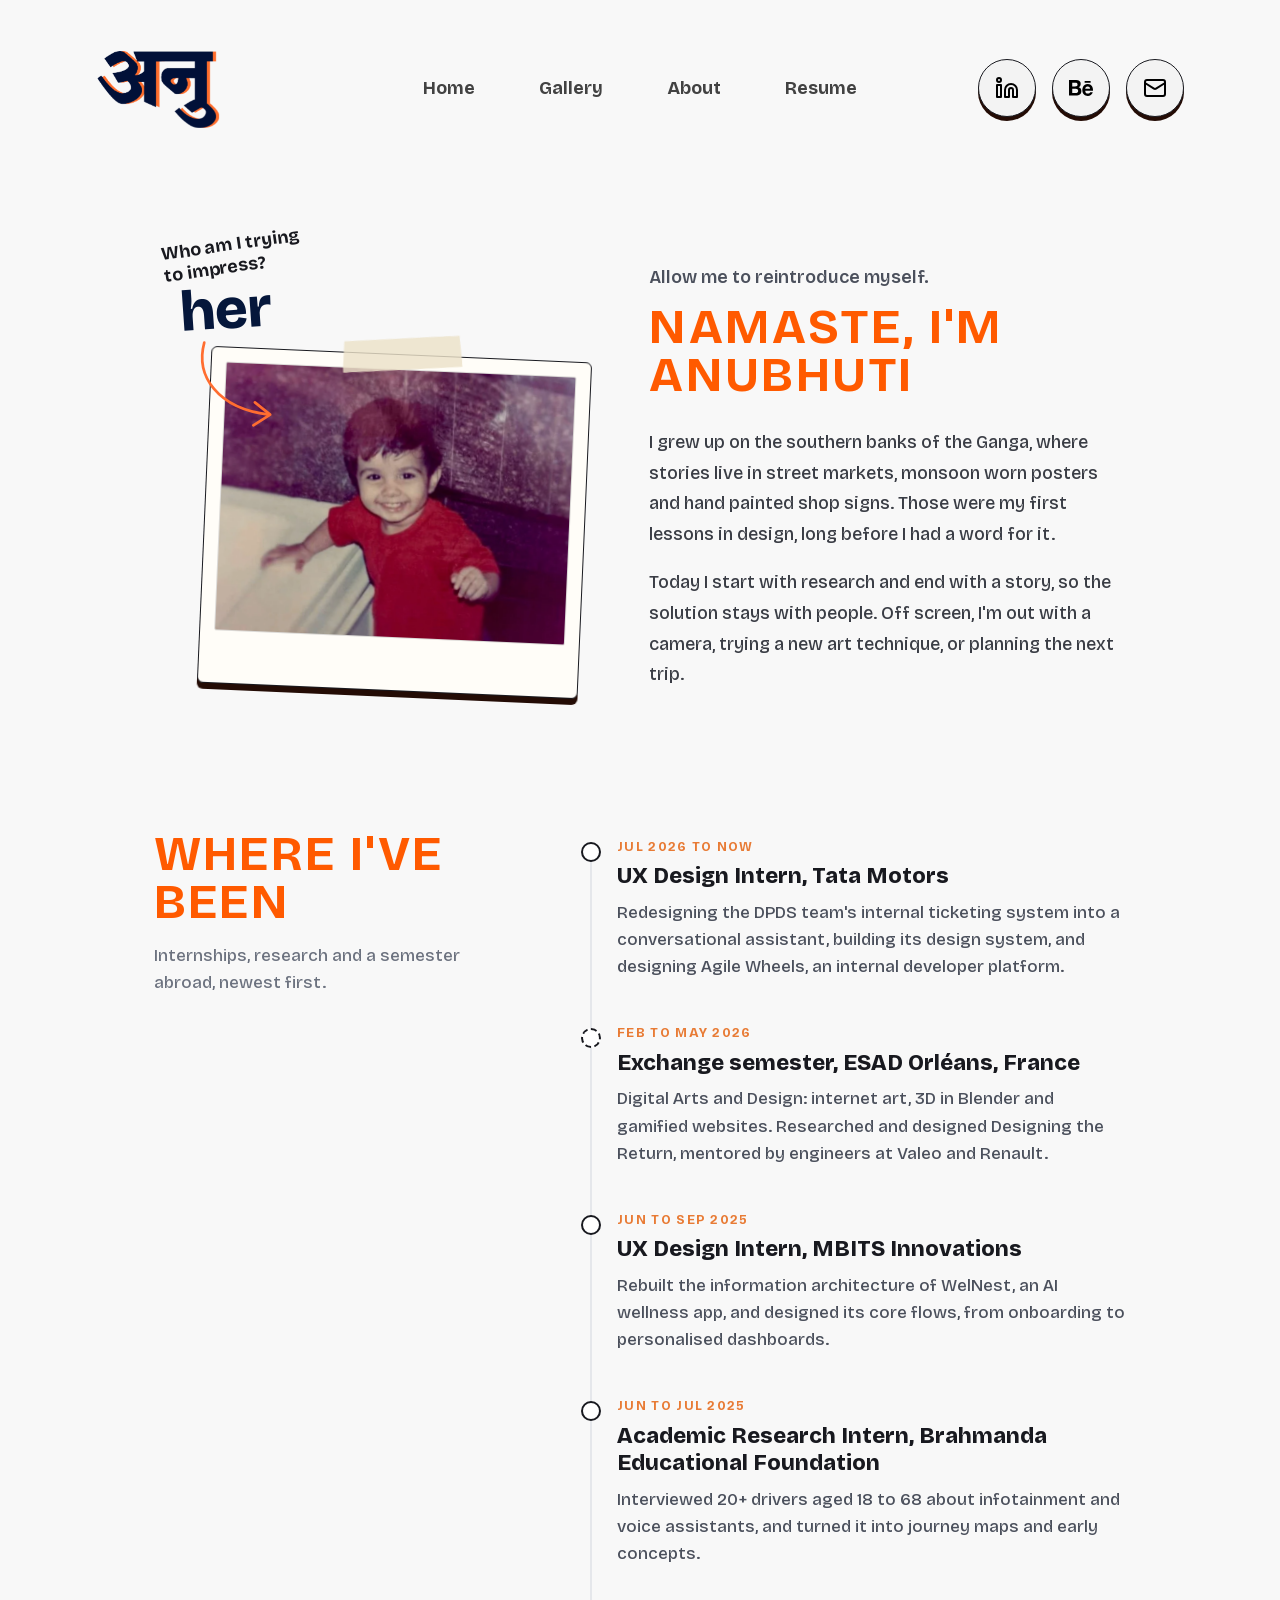
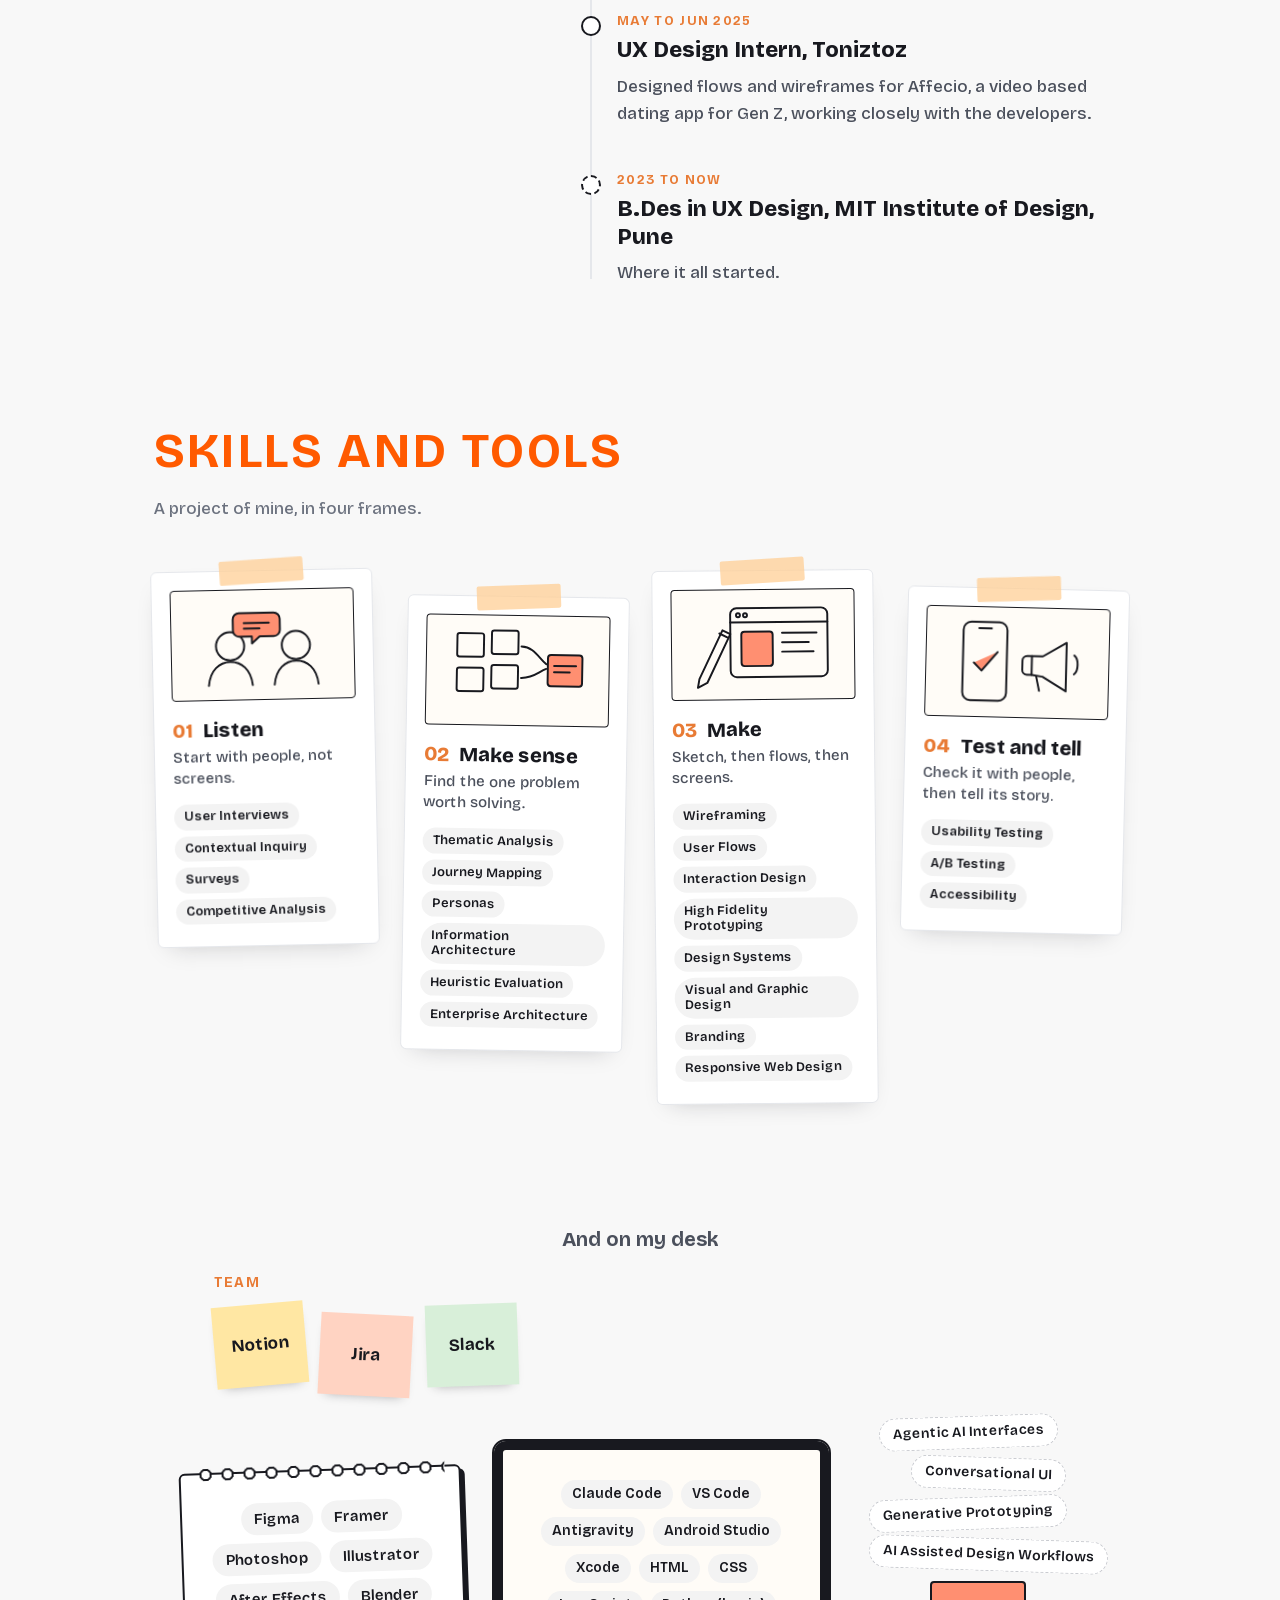
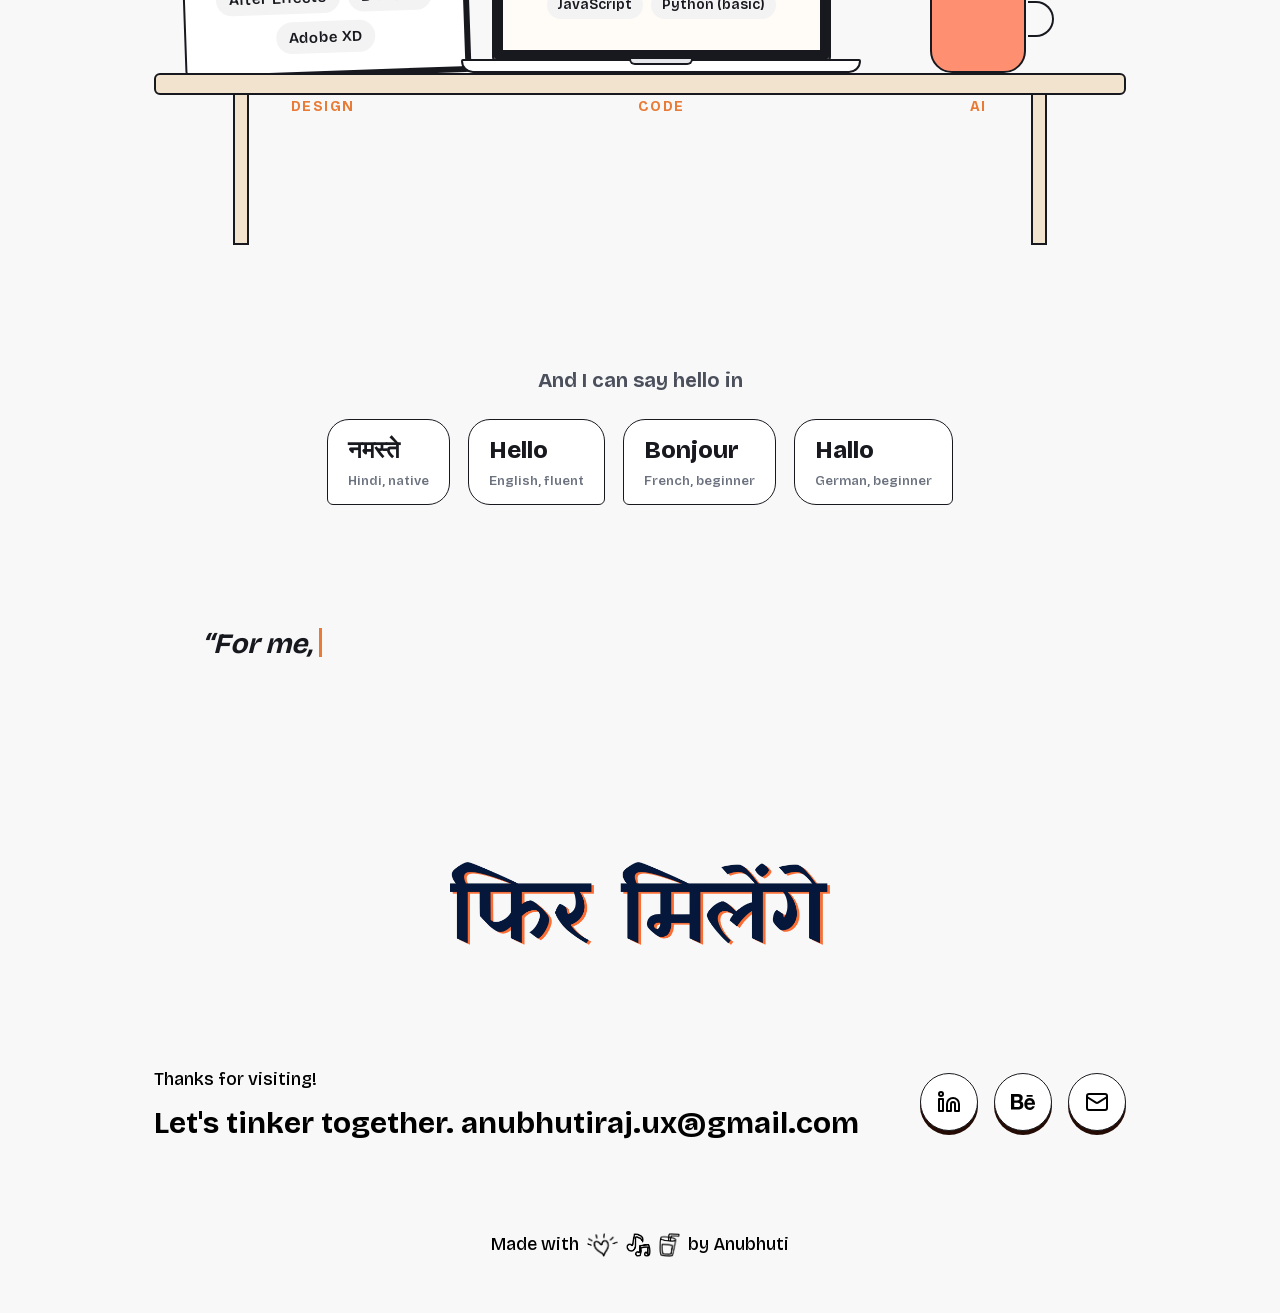
==== commit b624d9e2: "Reviewer quick fixes: pressable social buttons, clearer TMS title, zoom hints, labelled findings, hi" ====
--- a/about/index.html
+++ b/about/index.html
@@ -13,8 +13,8 @@
 
   <link rel="preload" href="../assets/fonts/f9c47219ac0af4ab.p.woff2" as="font" type="font/woff2" crossorigin />
   <link rel="stylesheet" href="../css/style.css?v=20261009a" />
-  <link rel="stylesheet" href="../partials/shared.css?v=20261009a" />
-  <link rel="stylesheet" href="about.css?v=20261010d" />
+  <link rel="stylesheet" href="../partials/shared.css?v=20261011a" />
+  <link rel="stylesheet" href="about.css?v=20261011a" />
 
   <script>window.SITE_ROOT = "../";</script>
   <link rel="stylesheet" href="../partials/whimsy.css?v=20261005u" />
@@ -293,7 +293,7 @@
     </main>
   </div>
 
-  <script src="about.js?v=20261005u"></script>
+  <script src="about.js?v=20261011a"></script>
   <script src="../partials/whimsy.js?v=20261005u"></script>
   <script src="../partials/mobile-menu.js?v=20261005u"></script>
   <script src="../partials/sticky-nav.js?v=20261009a"></script>
--- a/partials/shared.css
+++ b/partials/shared.css
@@ -64,13 +64,20 @@
 }
 
 /* Hover grow: nav social buttons, footer social buttons */
+/* Press down like a real button: the shadow shrinks as it sinks */
 .nav-social-btn,
 .footer-social-buttons button {
-  transition: transform 0.2s ease;
+  transition: transform 0.12s ease, box-shadow 0.12s ease;
 }
 .nav-social-btn:hover,
 .footer-social-buttons button:hover {
-  transform: scale(1.08);
+  transform: translateY(2px);
+  box-shadow: 0 2px 0 0 #240C05 !important;
+}
+.nav-social-btn:active,
+.footer-social-buttons button:active {
+  transform: translateY(4px);
+  box-shadow: 0 0 0 0 #240C05 !important;
 }
 
 .footer-email-link {
--- a/about/about.css
+++ b/about/about.css
@@ -170,7 +170,7 @@
 @keyframes ab-draw { to { stroke-dashoffset: 0; } }
 @keyframes ab-pol  { from { opacity: 0; transform: translateY(22px) rotate(2.5deg); } to { opacity: 1; transform: rotate(2.5deg); } }
 
-.motion [data-rv] { opacity: 0; transform: translateY(28px); transition: opacity .7s ease, transform .9s cubic-bezier(.22,1,.36,1); }
+.motion [data-rv] { opacity: 0; transform: translateY(20px); transition: opacity .45s ease, transform .6s cubic-bezier(.22,1,.36,1); }
 .motion [data-rv].rv-in { opacity: 1; transform: none; }
 .motion .ab-row[data-rv] { opacity: 1; transform: none; }
 
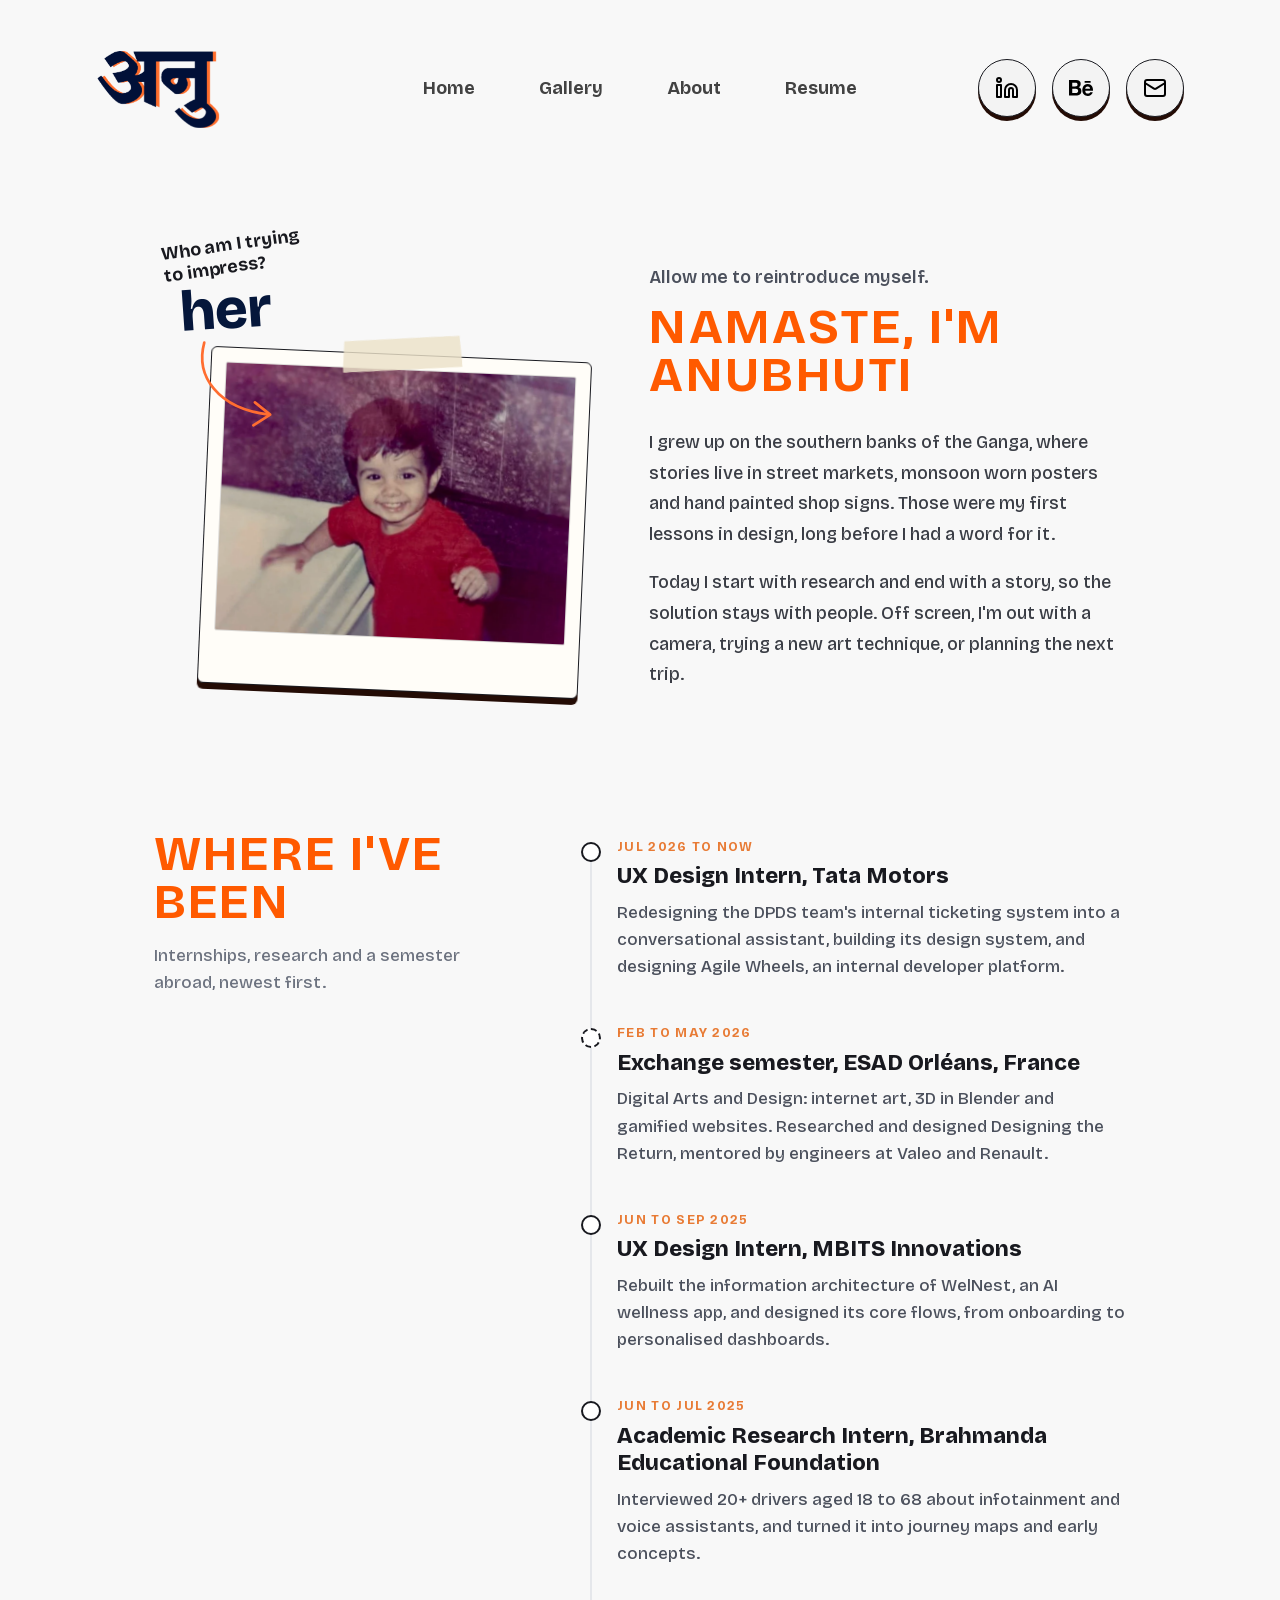
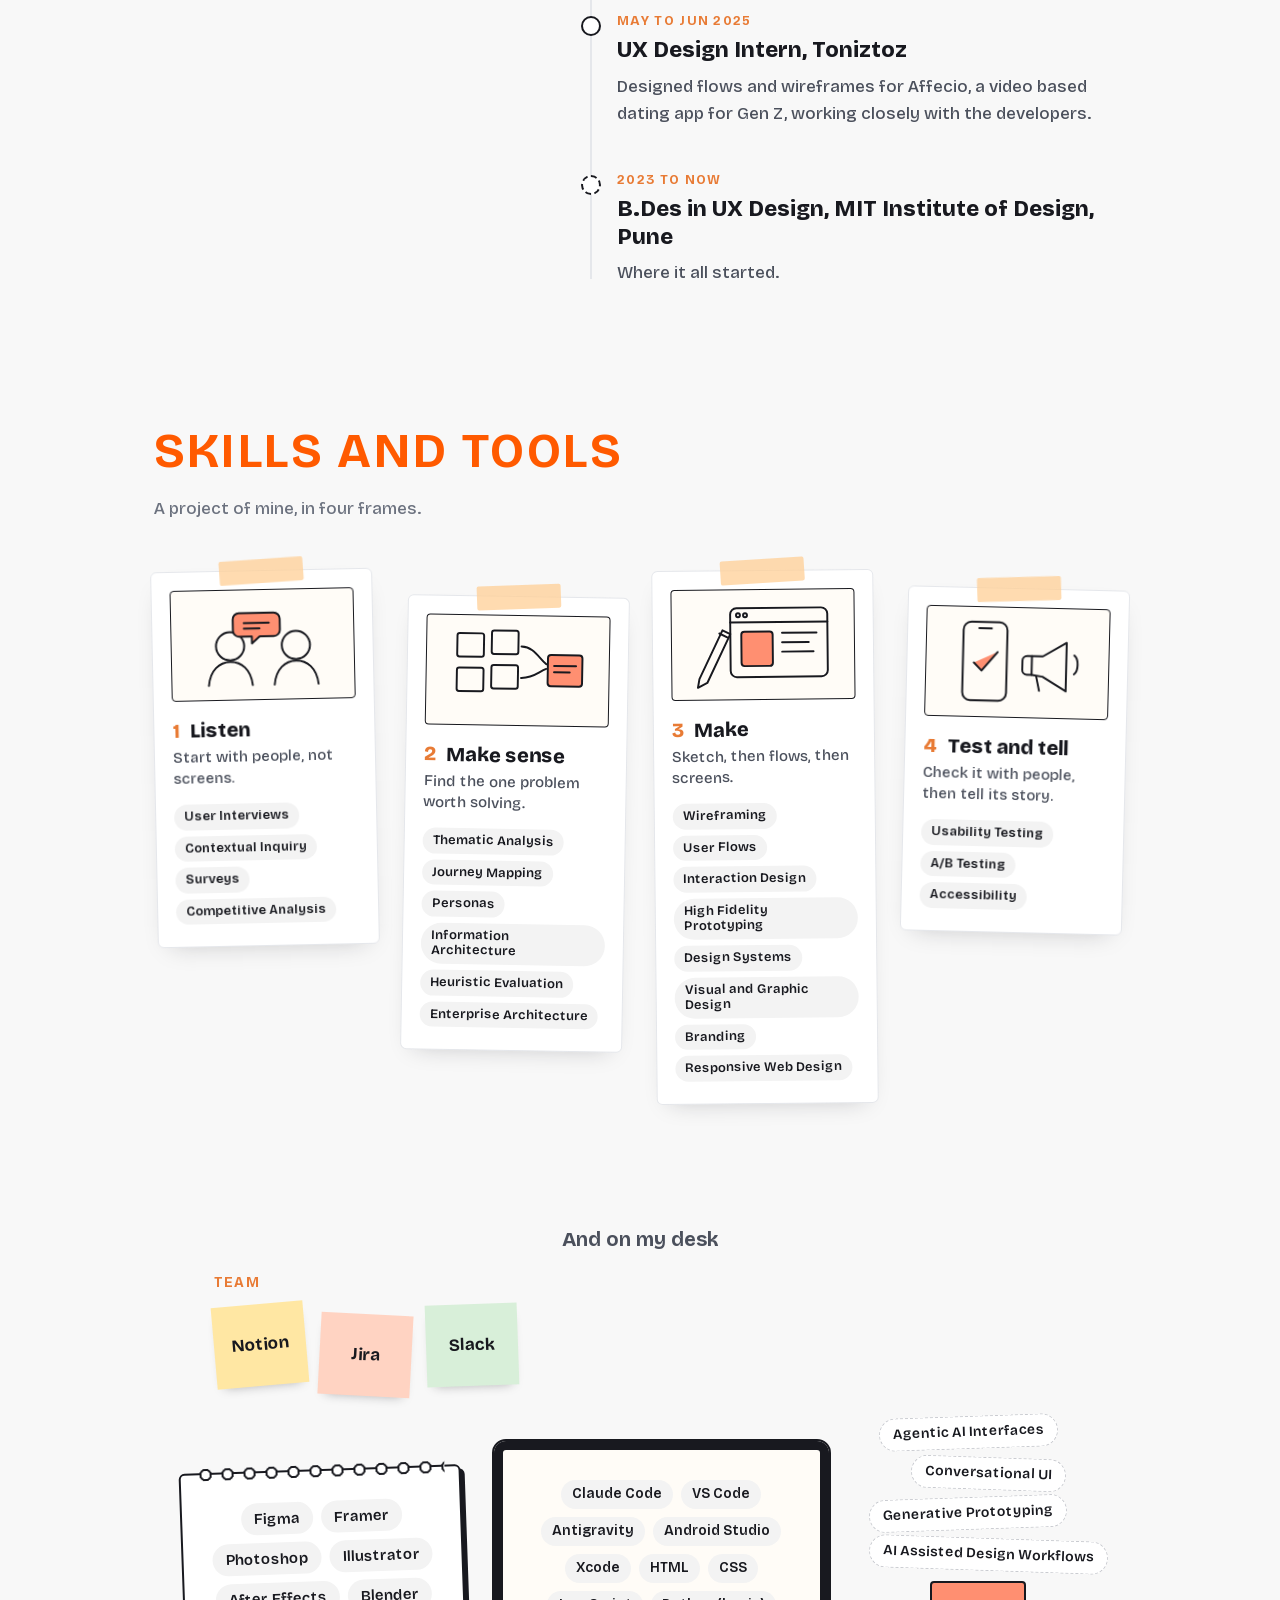
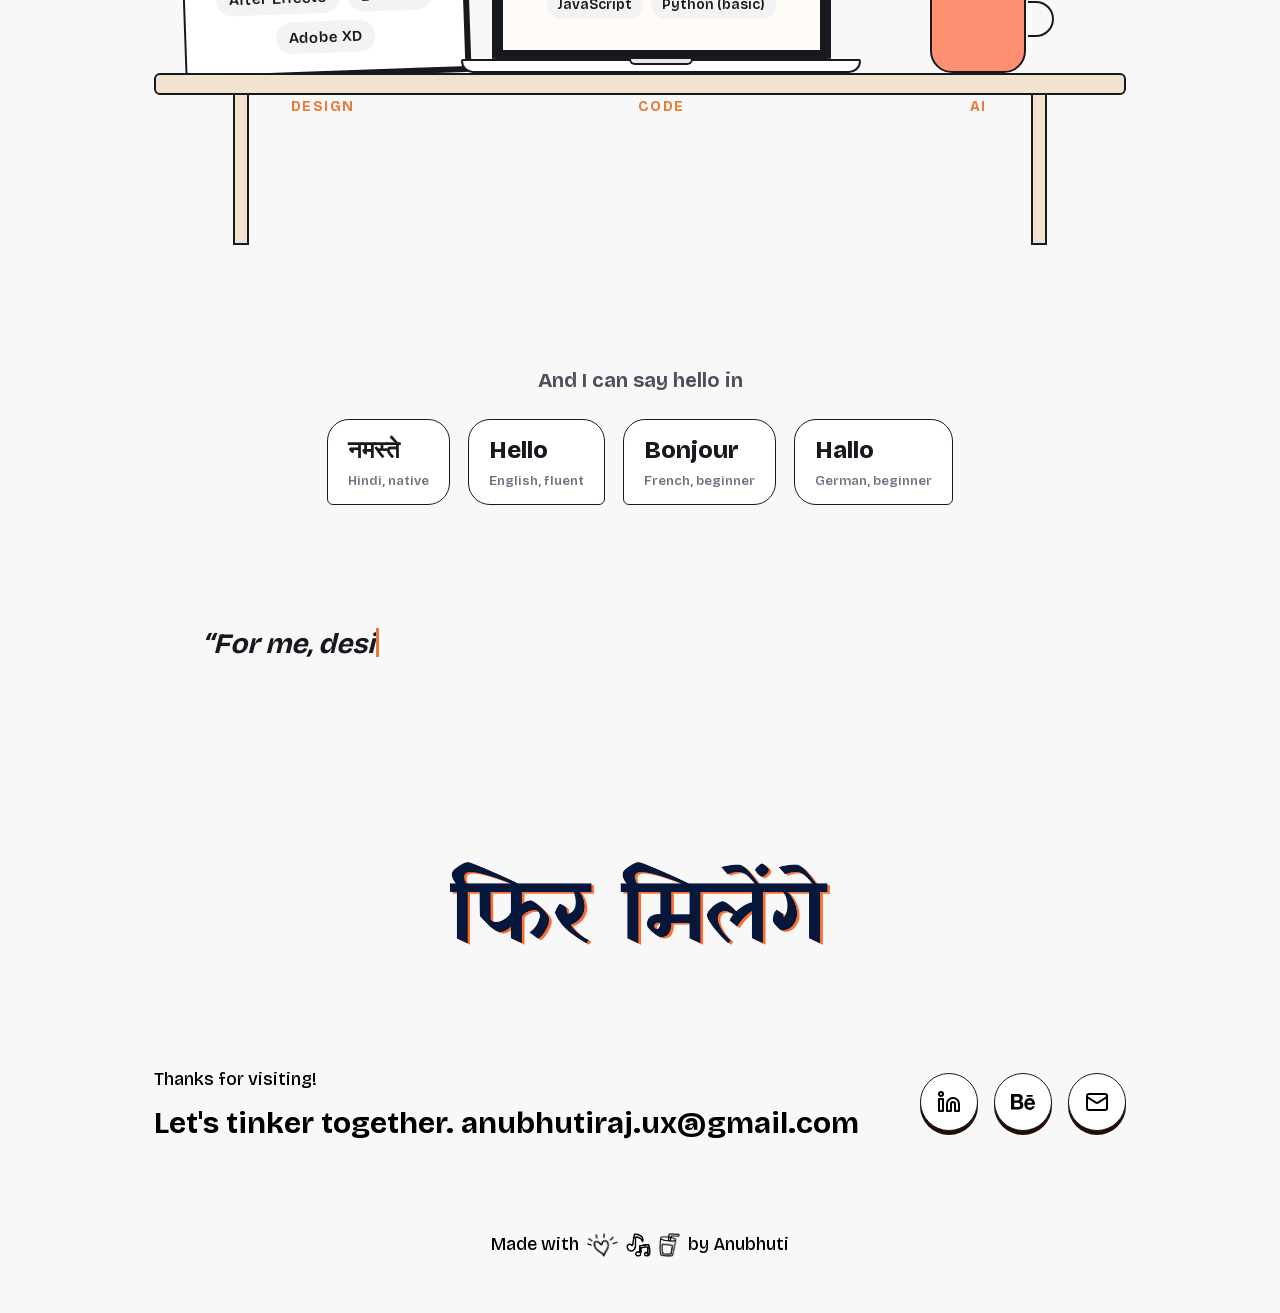
==== commit 5c8343a7: "Number sections and screens 1, 2, 3 instead of 01, 02, 03 Co-Authored-By: Claude Opus 5.5 <noreply@a" ====
--- a/about/index.html
+++ b/about/index.html
@@ -208,28 +208,28 @@
             <li class="sb-frame" data-rv>
               <span class="sb-tape" aria-hidden="true"></span>
               <div class="sb-scene"><svg viewBox="0 0 200 120" aria-hidden="true"><circle cx="58" cy="62" r="18"/><path d="M30 112c2-20 14-30 28-30s26 10 28 30"/><circle cx="142" cy="62" r="18"/><path d="M114 112c2-20 14-30 28-30s26 10 28 30"/><path class="o" d="M70 20h44a8 8 0 0 1 8 8v14a8 8 0 0 1-8 8H96l-10 9v-9H70a8 8 0 0 1-8-8V28a8 8 0 0 1 8-8z"/><path d="M76 33h32M76 40h20"/></svg></div>
-              <p class="sb-cap"><b>01</b> Listen</p>
+              <p class="sb-cap"><b>1</b> Listen</p>
               <p class="sb-line">Start with people, not screens.</p>
               <ul class="sb-chips"><li>User Interviews</li><li>Contextual Inquiry</li><li>Surveys</li><li>Competitive Analysis</li></ul>
             </li>
             <li class="sb-frame" data-rv>
               <span class="sb-tape" aria-hidden="true"></span>
               <div class="sb-scene"><svg viewBox="0 0 200 120" aria-hidden="true"><rect x="22" y="14" width="34" height="30" rx="3"/><rect x="66" y="10" width="34" height="30" rx="3"/><rect x="22" y="58" width="34" height="30" rx="3"/><rect x="66" y="54" width="34" height="30" rx="3"/><rect class="o" x="138" y="40" width="44" height="40" rx="4"/><path d="M104 30c16 0 22 14 32 22M104 70c16 0 22-8 32-12"/><path d="M146 54h28M146 62h20"/></svg></div>
-              <p class="sb-cap"><b>02</b> Make sense</p>
+              <p class="sb-cap"><b>2</b> Make sense</p>
               <p class="sb-line">Find the one problem worth solving.</p>
               <ul class="sb-chips"><li>Thematic Analysis</li><li>Journey Mapping</li><li>Personas</li><li>Information Architecture</li><li>Heuristic Evaluation</li><li>Enterprise Architecture</li></ul>
             </li>
             <li class="sb-frame" data-rv>
               <span class="sb-tape" aria-hidden="true"></span>
               <div class="sb-scene"><svg viewBox="0 0 200 120" aria-hidden="true"><rect x="58" y="14" width="124" height="88" rx="8"/><path d="M58 32h124"/><circle cx="68" cy="23" r="2.5"/><circle cx="77" cy="23" r="2.5"/><rect class="o" x="72" y="44" width="40" height="44" rx="4"/><path d="M124 46h44M124 58h34M124 70h40"/><path d="M18 104l30-62 10 5-30 62-12 6z"/><path d="M44 46l10 5"/></svg></div>
-              <p class="sb-cap"><b>03</b> Make</p>
+              <p class="sb-cap"><b>3</b> Make</p>
               <p class="sb-line">Sketch, then flows, then screens.</p>
               <ul class="sb-chips"><li>Wireframing</li><li>User Flows</li><li>Interaction Design</li><li>High Fidelity Prototyping</li><li>Design Systems</li><li>Visual and Graphic Design</li><li>Branding</li><li>Responsive Web Design</li></ul>
             </li>
             <li class="sb-frame" data-rv>
               <span class="sb-tape" aria-hidden="true"></span>
               <div class="sb-scene"><svg viewBox="0 0 200 120" aria-hidden="true"><rect x="30" y="10" width="56" height="100" rx="10"/><path d="M50 18h16"/><path class="o" d="M44 62l10 10 20-24"/><path d="M118 52v24l14 2 30 18V34l-30 18z"/><path d="M118 52h-6a6 6 0 0 0-6 6v12a6 6 0 0 0 6 6h6M124 78l4 18"/><path d="M172 50c6 4 6 20 0 24"/></svg></div>
-              <p class="sb-cap"><b>04</b> Test and tell</p>
+              <p class="sb-cap"><b>4</b> Test and tell</p>
               <p class="sb-line">Check it with people, then tell its story.</p>
               <ul class="sb-chips"><li>Usability Testing</li><li>A/B Testing</li><li>Accessibility</li></ul>
             </li>
